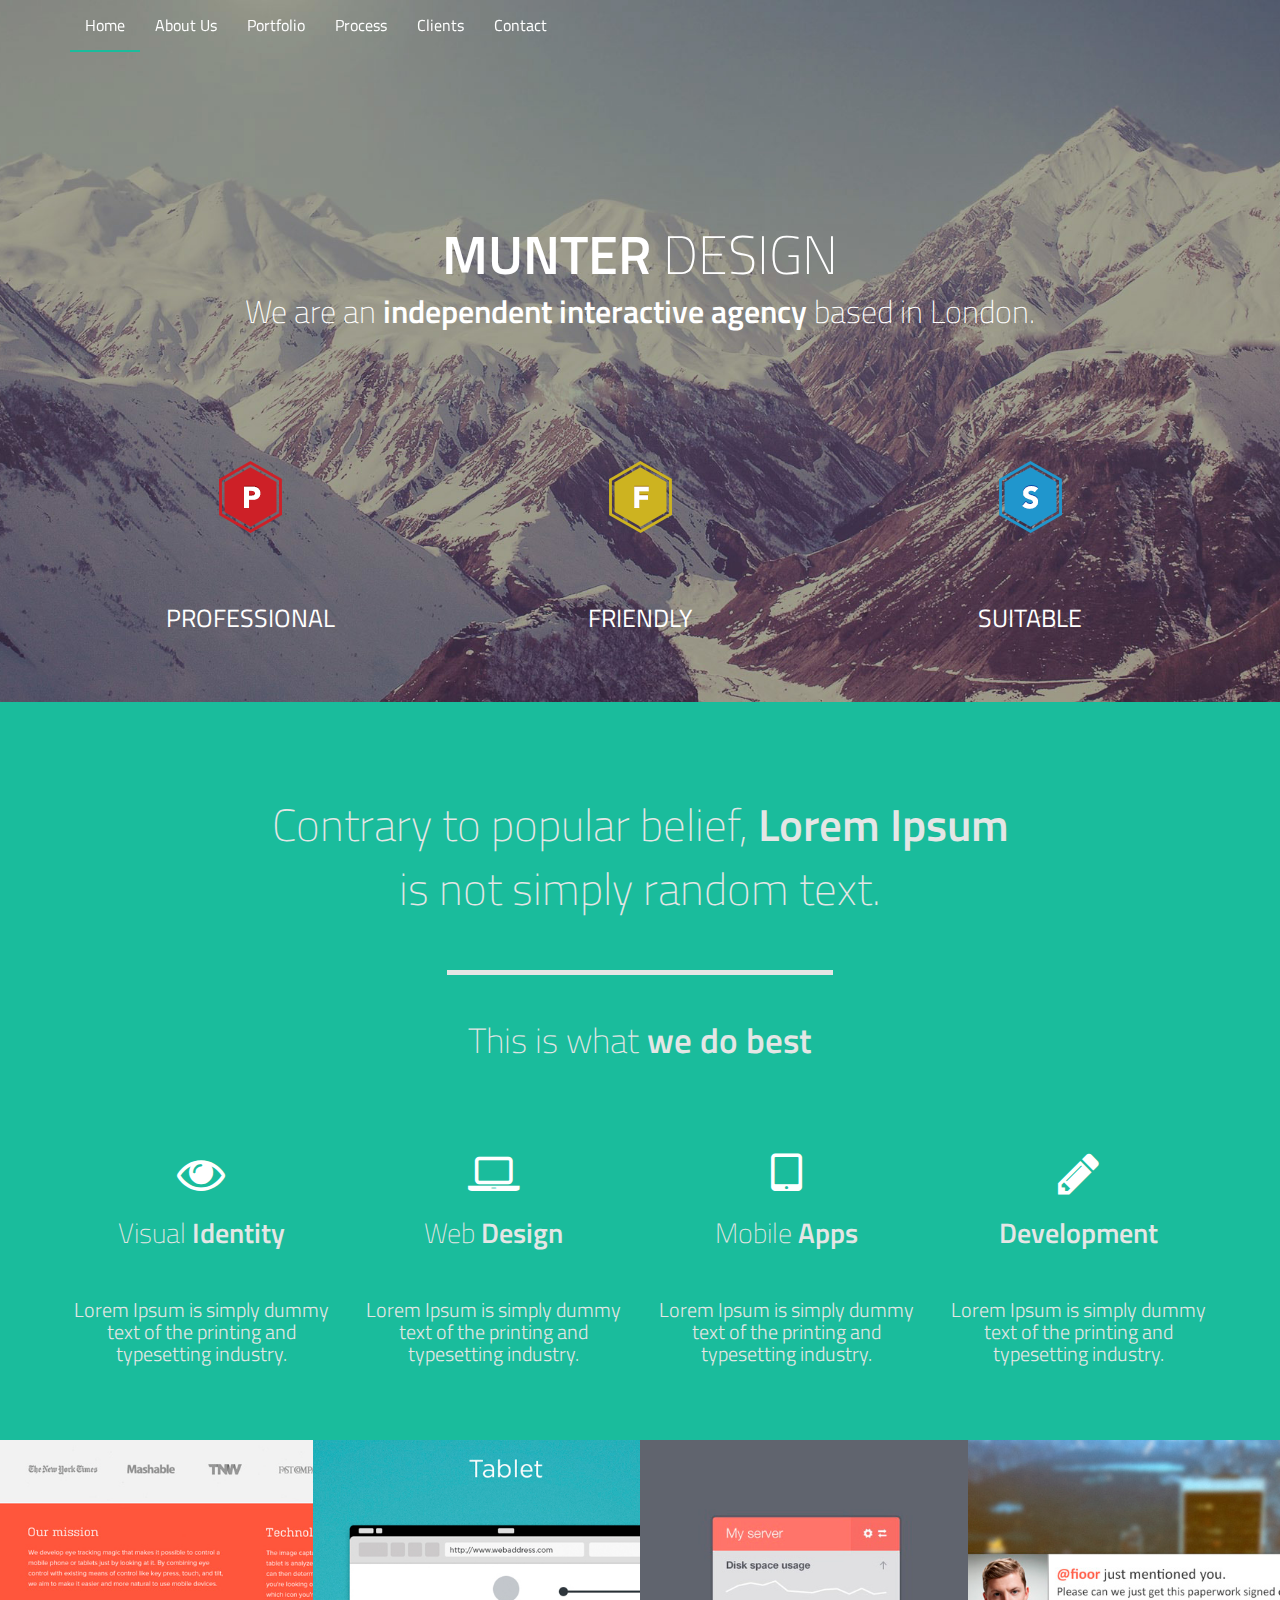
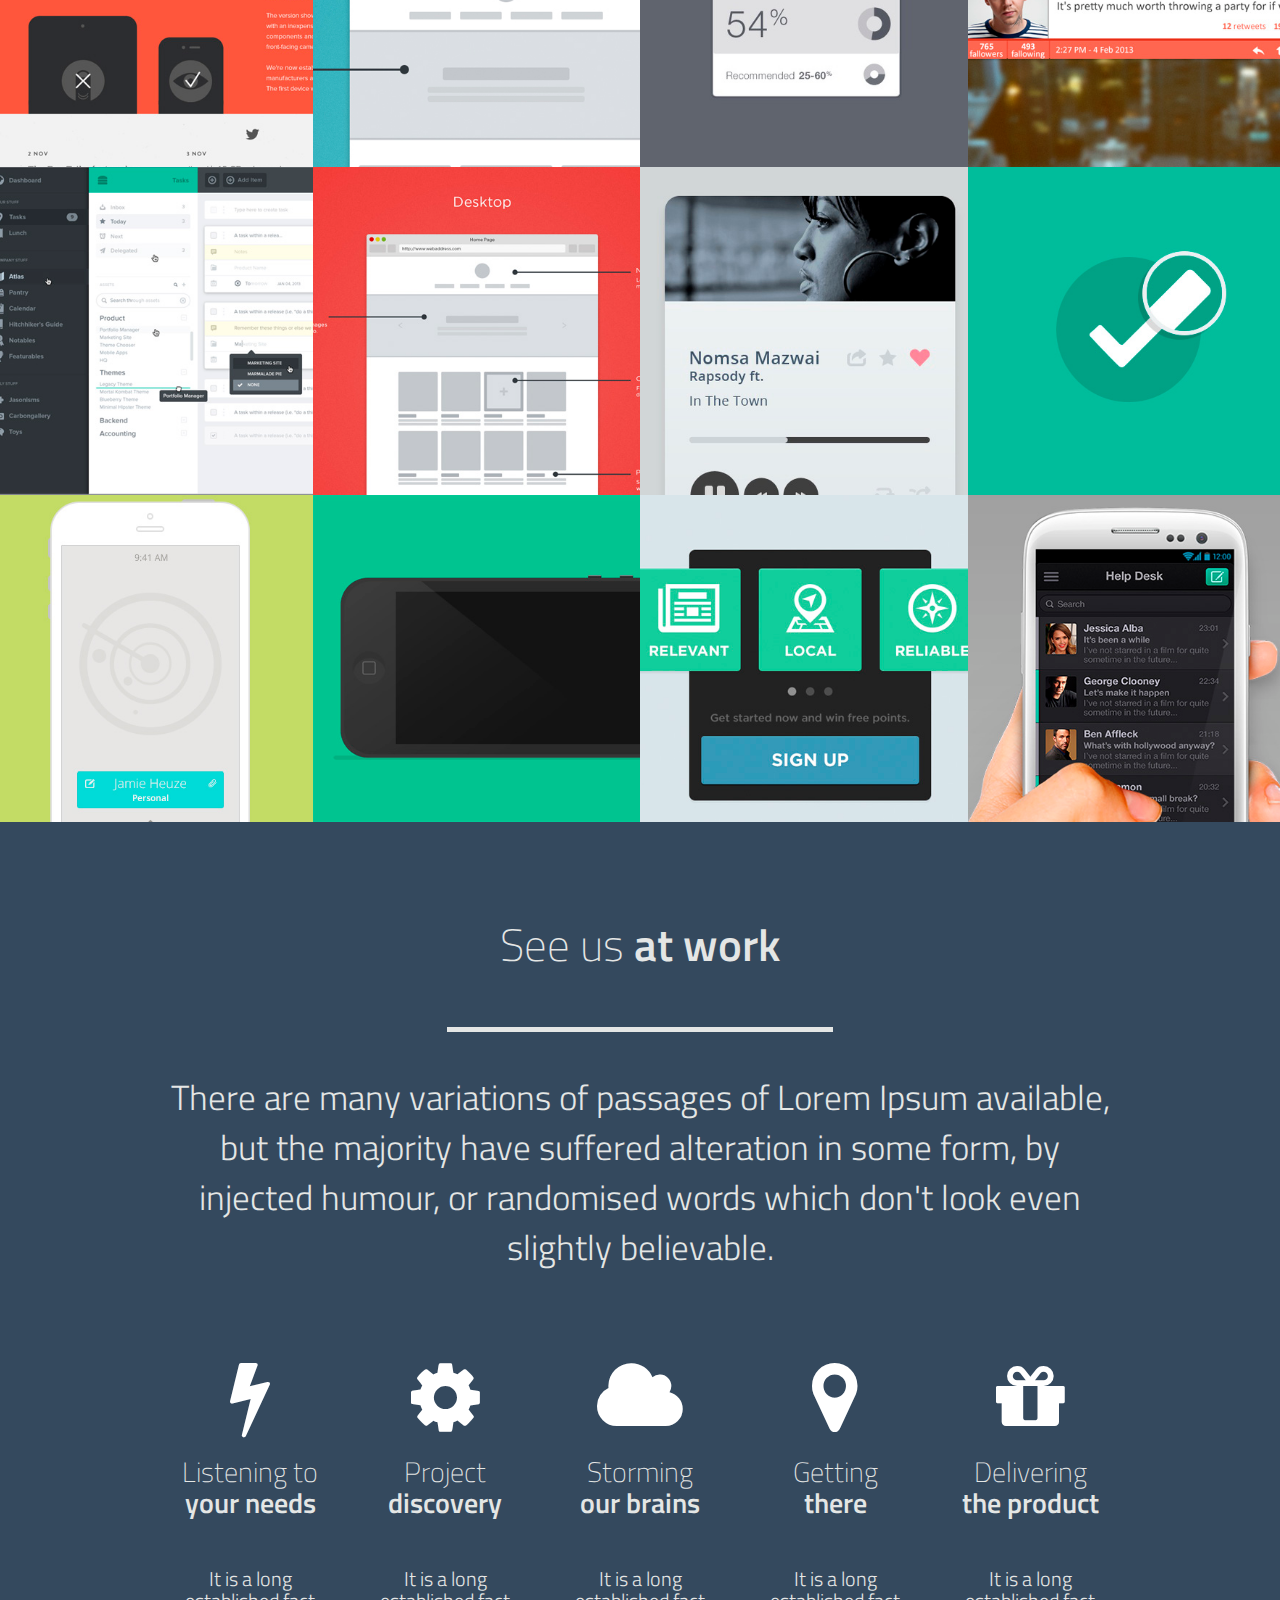
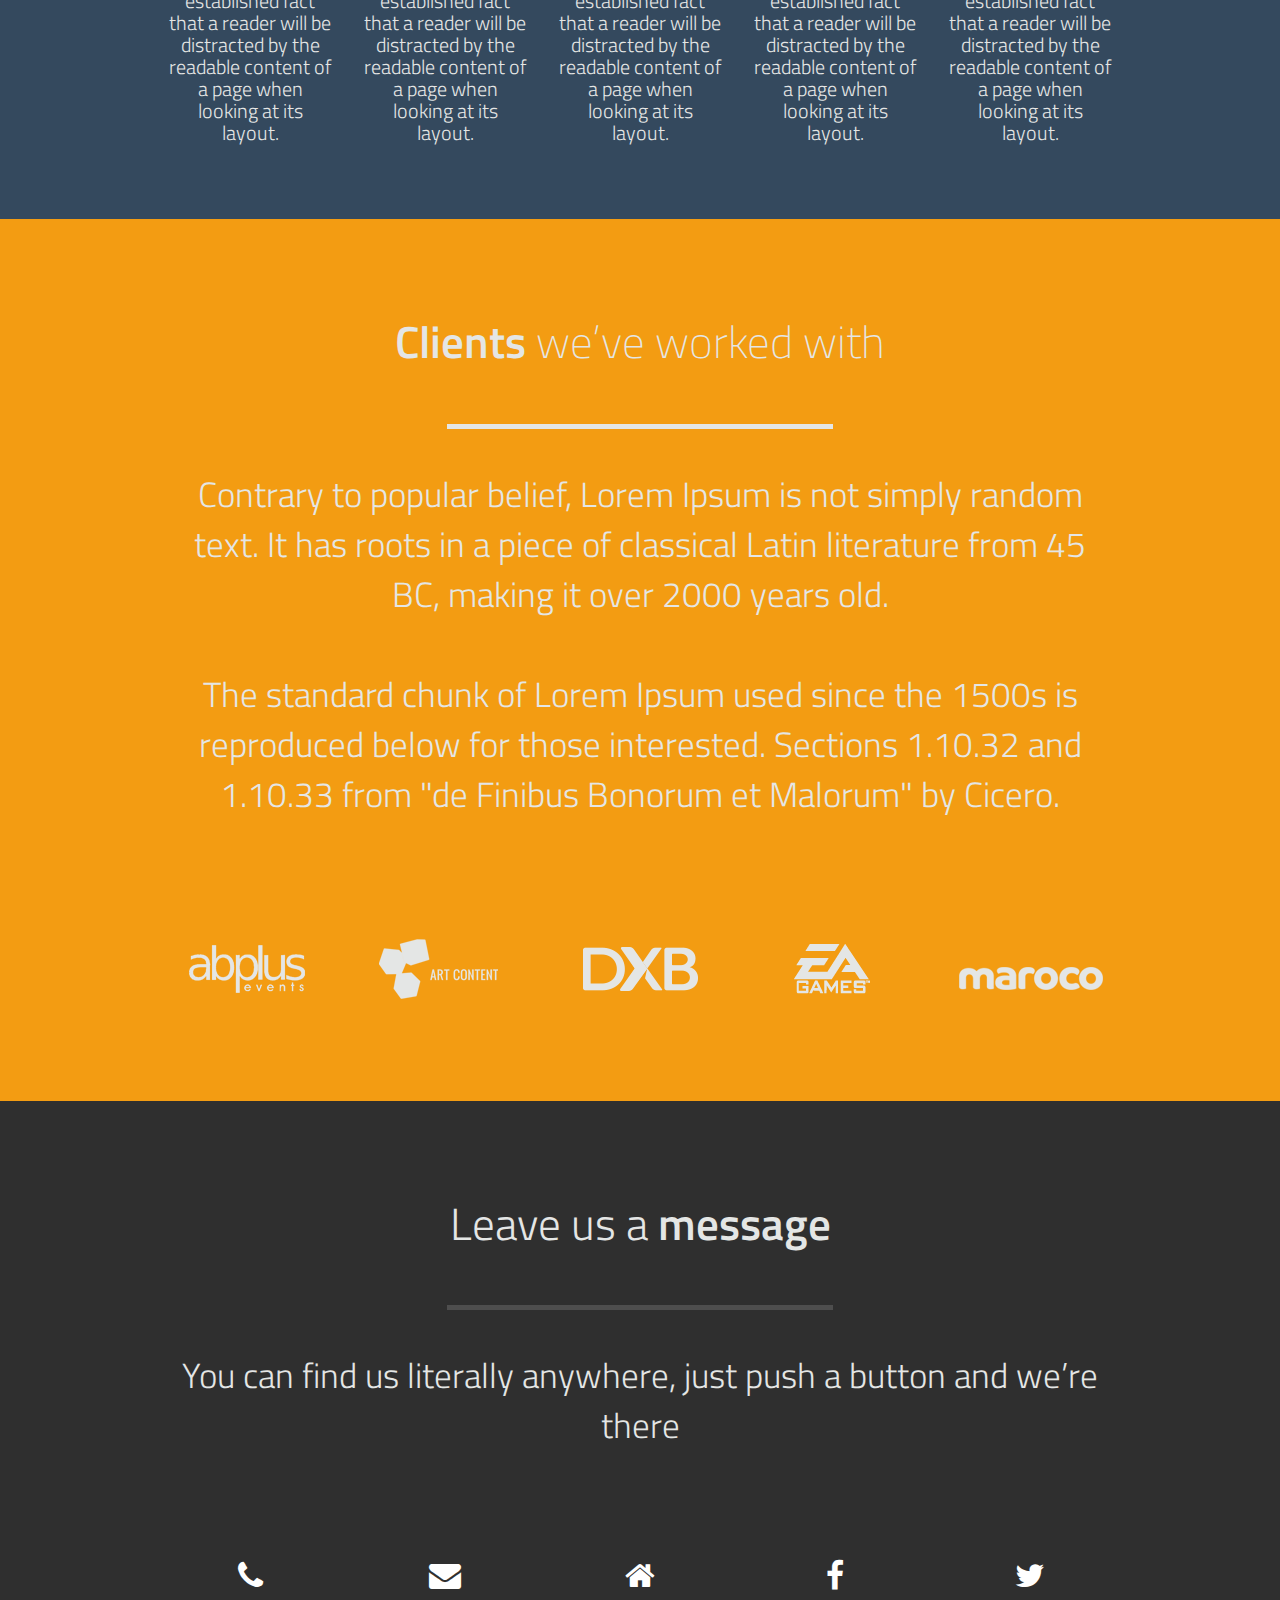
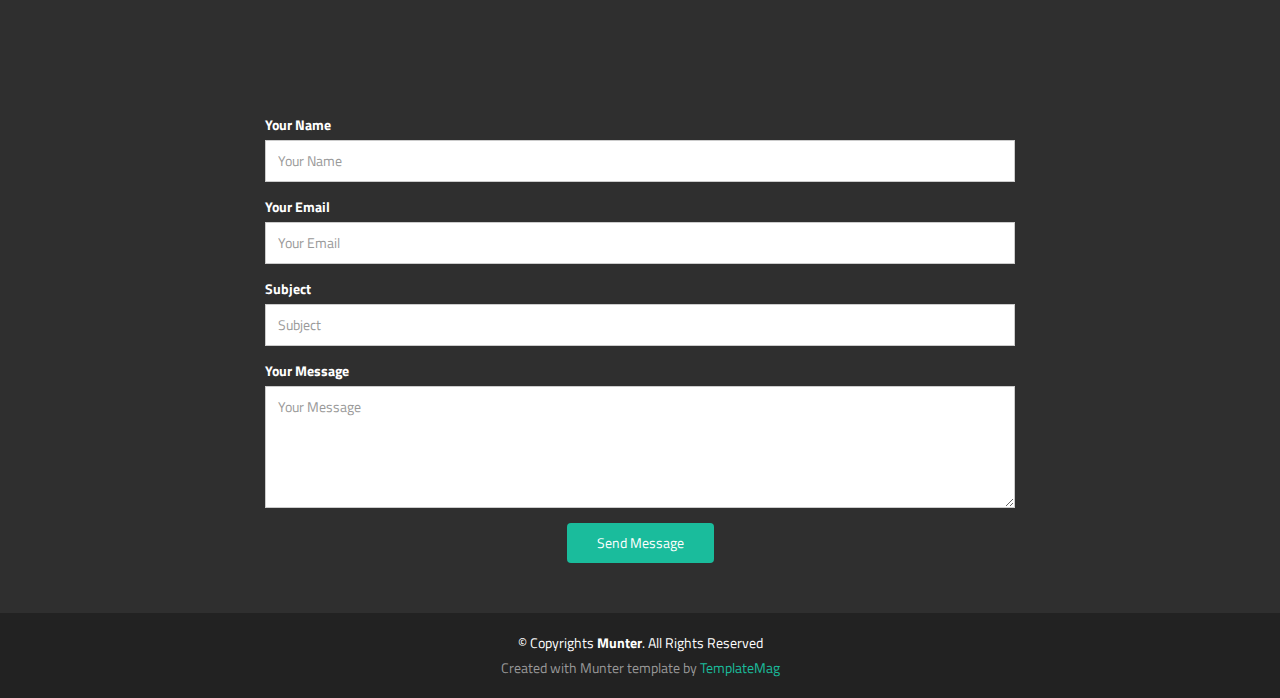
==== index.html @ 6084106f "Initial Commit" ====
<!DOCTYPE html>
<html lang="en">
<head>
  <meta charset="utf-8">
  <title>Munter - Bootstrap One Page Template</title>
  <meta content="width=device-width, initial-scale=1.0" name="viewport">
  <meta content="" name="keywords">
  <meta content="" name="description">

  <!-- Favicons -->
  <link href="img/favicon.png" rel="icon">
  <link href="img/apple-touch-icon.png" rel="apple-touch-icon">

  <!-- Google Fonts -->
  <link href="https://fonts.googleapis.com/css?family=Titillium+Web:400,600,300,200&subset=latin,latin-ext" rel="stylesheet">

  <!-- Bootstrap CSS File -->
  <link href="lib/bootstrap/css/bootstrap.min.css" rel="stylesheet">

  <!-- Libraries CSS Files -->
  <link href="lib/font-awesome/css/font-awesome.min.css" rel="stylesheet">
  <link href="lib/fancybox/fancybox.css" rel="stylesheet">

  <!-- Main Stylesheet File -->
  <link href="css/style.css" rel="stylesheet">

  <link rel="prefetch" href="img/zoom.png">

  <!-- =======================================================
    Template Name: Munter
    Template URL: https://templatemag.com/munter-bootstrap-one-page-template/
    Author: TemplateMag.com
    License: https://templatemag.com/license/
  ======================================================= -->
</head>

<body data-spy="scroll" data-offset="58" data-target="#navigation">

  <!-- Fixed navbar -->
  <div id="navigation" class="navbar navbar-fixed-top">
    <div class="container">
      <div class="navbar-header">
        <button type="button" class="navbar-toggle" data-toggle="collapse" data-target=".navbar-collapse">
          <i class="fa fa-bars"></i>
        </button>
      </div>
      <div class="navbar-collapse collapse">
        <ul class="nav navbar-nav">
          <li class="active"><a href="#intro" class="smoothscroll">Home</a></li>
          <li><a href="#about-us" class="smoothscroll">About Us</a></li>
          <li><a href="#portfolio" class="smoothscroll">Portfolio</a></li>
          <li><a href="#process" class="smoothscroll">Process</a></li>
          <li><a href="#clients" class="smoothscroll">Clients</a></li>
          <li><a href="#contact" class="smoothscroll">Contact</a></li>
        </ul>
      </div>
      <!--/.nav-collapse -->
    </div>
  </div>

  <!-- === MAIN Background === -->
  <div class="slide story" id="intro" data-slide="1">
    <div class="container">
      <div id="home-row-1" class="row clearfix">
        <div class="col-12">
          <h1 class="font-semibold">MUNTER <span class="font-thin">DESIGN</span></h1>
          <h4 class="font-thin">We are an <span class="font-semibold">independent interactive agency</span> based in London.</h4>
          <br>
          <br>
        </div>
        <!-- /col-12 -->
      </div>
      <!-- /row -->
      <div id="home-row-2" class="row clearfix">

        <div class="col-12 col-sm-4">
          <a href="#portfolio" class="smoothscroll navigation-slide-a"><div class="home-hover navigation-slide"><img src="img/s02.png"></div><span>PROFESSIONAL</span></a>
        </div>

        <div class="col-12 col-sm-4">
          <a href="#process" class="smoothscroll navigation-slide-a"><div class="home-hover navigation-slide"><img src="img/s01.png"></div><span>FRIENDLY</span></a>
        </div>

        <div class="col-12 col-sm-4">
          <a href="#clients" class="smoothscroll navigation-slide-a"><div class="home-hover navigation-slide"><img src="img/s03.png"></div><span>SUITABLE</span></a>
        </div>
      </div>
      <!-- /row -->
    </div>
    <!-- /container -->
  </div>
  <!-- /slide1 -->

  <!-- === Slide 2 === -->
  <div class="slide story" id="about-us" data-slide="2">
    <div class="container">
      <div class="row title-row">
        <div class="col-12 font-thin">Contrary to popular belief, <span class="font-semibold">Lorem Ipsum</span> <br>is not simply random text.</div>
      </div>
      <!-- /row -->
      <div class="row line-row">
        <div class="hr">&nbsp;</div>
      </div>
      <!-- /row -->
      <div class="row subtitle-row">
        <div class="col-12 font-thin">This is what <span class="font-semibold">we do best</span></div>
      </div>
      <!-- /row -->
      <div class="row content-row">
        <div class="col-12 col-lg-3 col-sm-6">
          <p><i class="fa fa-eye"></i></p>
          <h2 class="font-thin">Visual <span class="font-semibold">Identity</span></h2>
          <h4 class="font-thin">Lorem Ipsum is simply dummy text of the printing and typesetting industry.</h4>
        </div>
        <!-- /col12 -->
        <div class="col-12 col-lg-3 col-sm-6">
          <p><i class="fa fa-laptop"></i></p>
          <h2 class="font-thin">Web <span class="font-semibold">Design</span></h2>
          <h4 class="font-thin">Lorem Ipsum is simply dummy text of the printing and typesetting industry.</h4>
        </div>
        <!-- /col12 -->
        <div class="col-12 col-lg-3 col-sm-6">
          <p><i class="fa fa-tablet"></i></p>
          <h2 class="font-thin">Mobile <span class="font-semibold">Apps</span></h2>
          <h4 class="font-thin">Lorem Ipsum is simply dummy text of the printing and typesetting industry.</h4>
        </div>
        <!-- /col12 -->
        <div class="col-12 col-lg-3 col-sm-6">
          <p><i class="fa fa-pencil"></i></p>
          <h2 class="font-semibold">Development</h2>
          <h4 class="font-thin">Lorem Ipsum is simply dummy text of the printing and typesetting industry.</h4>
        </div>
        <!-- /col12 -->
      </div>
      <!-- /row -->
    </div>
    <!-- /container -->
  </div>
  <!-- /slide2 -->

  <!-- === SLide 3 - Portfolio -->
  <div class="slide story" id="portfolio" data-slide="3">
    <div class="row">
      <div class="col-12 col-sm-6 col-lg-2"><a data-fancybox-group="portfolio" class="fancybox" href="img/portfolio/p01-large.jpg"><img class="thumb" src="img/portfolio/p01-small.jpg" alt=""></a></div>
      <div class="col-12 col-sm-6 col-lg-2"><a data-fancybox-group="portfolio" class="fancybox" href="img/portfolio/p02-large.jpg"><img class="thumb" src="img/portfolio/p02-small.jpg" alt=""></a></div>
      <div class="col-12 col-sm-6 col-lg-2"><a data-fancybox-group="portfolio" class="fancybox" href="img/portfolio/p09-large.jpg"><img class="thumb" src="img/portfolio/p09-small.jpg" alt=""></a></div>
      <div class="col-12 col-sm-6 col-lg-2"><a data-fancybox-group="portfolio" class="fancybox" href="img/portfolio/p010-large.jpg"><img class="thumb" src="img/portfolio/p10-small.jpg" alt=""></a></div>
      <div class="col-12 col-sm-6 col-lg-2"><a data-fancybox-group="portfolio" class="fancybox" href="img/portfolio/p05-large.jpg"><img class="thumb" src="img/portfolio/p05-small.jpg" alt=""></a></div>
      <div class="col-12 col-sm-6 col-lg-2"><a data-fancybox-group="portfolio" class="fancybox" href="img/portfolio/p06-large.jpg"><img class="thumb" src="img/portfolio/p06-small.jpg" alt=""></a></div>
      <div class="col-12 col-sm-6 col-lg-2"><a data-fancybox-group="portfolio" class="fancybox" href="img/portfolio/p07-large.jpg"><img class="thumb" src="img/portfolio/p07-small.jpg" alt=""></a></div>
      <div class="col-12 col-sm-6 col-lg-2"><a data-fancybox-group="portfolio" class="fancybox" href="img/portfolio/p08-large.jpg"><img class="thumb" src="img/portfolio/p08-small.jpg" alt=""></a></div>
      <div class="col-12 col-sm-6 col-lg-2"><a data-fancybox-group="portfolio" class="fancybox" href="img/portfolio/p03-large.jpg"><img class="thumb" src="img/portfolio/p03-small.jpg" alt=""></a></div>
      <div class="col-12 col-sm-6 col-lg-2"><a data-fancybox-group="portfolio" class="fancybox" href="img/portfolio/p04-large.jpg"><img class="thumb" src="img/portfolio/p04-small.jpg" alt=""></a></div>
      <div class="col-12 col-sm-6 col-lg-2"><a data-fancybox-group="portfolio" class="fancybox" href="img/portfolio/p11-large.jpg"><img class="thumb" src="img/portfolio/p11-small.jpg" alt=""></a></div>
      <div class="col-12 col-sm-6 col-lg-2"><a data-fancybox-group="portfolio" class="fancybox" href="img/portfolio/p12-large.jpg"><img class="thumb" src="img/portfolio/p12-small.jpg" alt=""></a></div>
    </div>
    <!-- /row -->
  </div>
  <!-- /slide3 -->

  <!-- === Slide 4 - Process === -->
  <div class="slide story" id="process" data-slide="4">
    <div class="container">
      <div class="row title-row">
        <div class="col-12 font-thin">See us <span class="font-semibold">at work</span></div>
      </div>
      <!-- /row -->
      <div class="row line-row">
        <div class="hr">&nbsp;</div>
      </div>
      <!-- /row -->
      <div class="row subtitle-row">
        <div class="col-sm-1 hidden-sm">&nbsp;</div>
        <div class="col-12 col-sm-10 font-light">There are many variations of passages of Lorem Ipsum available, but the majority have suffered alteration in some form, by injected humour, or randomised words which don't look even slightly believable.</div>
        <div class="col-sm-1 hidden-sm">&nbsp;</div>
      </div>
      <!-- /row -->
      <div class="row content-row">
        <div class="col-sm-1 hidden-sm">&nbsp;</div>
        <div class="col-12 col-sm-2">
          <p><i class="fa fa-bolt"></i></p>
          <h2 class="font-thin">Listening to<br><span class="font-semibold" >your needs</span></h2>
          <h4 class="font-thin">It is a long established fact that a reader will be distracted by the readable content of a page when looking at its layout.</h4>
        </div>
        <!-- /col12 -->
        <div class="col-12 col-sm-2">
          <p><i class="fa fa-cog"></i></p>
          <h2 class="font-thin">Project<br><span class="font-semibold">discovery</span></h2>
          <h4 class="font-thin">It is a long established fact that a reader will be distracted by the readable content of a page when looking at its layout.</h4>
        </div>
        <!-- /col12 -->
        <div class="col-12 col-sm-2">
          <p><i class="fa fa-cloud"></i></p>
          <h2 class="font-thin">Storming<br><span class="font-semibold">our brains</span></h2>
          <h4 class="font-thin">It is a long established fact that a reader will be distracted by the readable content of a page when looking at its layout.</h4>
        </div>
        <!-- /col12 -->
        <div class="col-12 col-sm-2">
          <p><i class="fa fa-map-marker"></i></p>
          <h2 class="font-thin">Getting<br><span class="font-semibold">there</span></h2>
          <h4 class="font-thin">It is a long established fact that a reader will be distracted by the readable content of a page when looking at its layout.</h4>
        </div>
        <!-- /col12 -->
        <div class="col-12 col-sm-2">
          <p><i class="fa fa-gift"></i></p>
          <h2 class="font-thin">Delivering<br><span class="font-semibold">the product</span></h2>
          <h4 class="font-thin">It is a long established fact that a reader will be distracted by the readable content of a page when looking at its layout.</h4>
        </div>
        <!-- /col12 -->
        <div class="col-sm-1 hidden-sm">&nbsp;</div>
      </div>
      <!-- /row -->
    </div>
    <!-- /container -->
  </div>
  <!-- /slide4 -->

  <!-- === Slide 5 === -->
  <div class="slide story" id="clients" data-slide="5">
    <div class="container">
      <div class="row title-row">
        <div class="col-12 font-thin"><span class="font-semibold">Clients</span> we’ve worked with</div>
      </div>
      <!-- /row -->
      <div class="row line-row">
        <div class="hr">&nbsp;</div>
      </div>
      <!-- /row -->
      <div class="row subtitle-row">
        <div class="col-sm-1 hidden-sm">&nbsp;</div>
        <div class="col-12 col-sm-10 font-light">Contrary to popular belief, Lorem Ipsum is not simply random text. It has roots in a piece of classical Latin literature from 45 BC, making it over 2000 years old. <br/><br/> The standard chunk of Lorem Ipsum used since the 1500s is reproduced
          below for those interested. Sections 1.10.32 and 1.10.33 from "de Finibus Bonorum et Malorum" by Cicero.</div>
        <div class="col-sm-1 hidden-sm">&nbsp;</div>
      </div>
      <!-- /row -->
      <div class="row content-row">
        <div class="col-1 col-sm-1 hidden-sm">&nbsp;</div>
        <div class="col-12 col-sm-2"><img src="img/client01.png" alt=""></div>
        <div class="col-12 col-sm-2"><img src="img/client02.png" alt=""></div>
        <div class="col-12 col-sm-2"><img src="img/client03.png" alt=""></div>
        <div class="col-12 col-sm-2"><img src="img/client04.png" alt=""></div>
        <div class="col-12 col-sm-2"><img src="img/client05.png" alt=""></div>
        <div class="col-1 col-sm-1 hidden-sm">&nbsp;</div>
      </div>
      <!-- /row -->
    </div>
    <!-- /container -->
  </div>
  <!-- /slide5 -->

  <!-- === Slide 6 / Contact === -->
  <div class="slide story" id="contact" data-slide="6">
    <div class="container">
      <div class="row title-row">
        <div class="col-12 font-light">Leave us a <span class="font-semibold">message</span></div>
      </div>
      <!-- /row -->
      <div class="row line-row">
        <div class="hr">&nbsp;</div>
      </div>
      <!-- /row -->
      <div class="row subtitle-row">
        <div class="col-sm-1 hidden-sm">&nbsp;</div>
        <div class="col-12 col-sm-10 font-light">You can find us literally anywhere, just push a button and we’re there</div>
        <div class="col-sm-1 hidden-sm">&nbsp;</div>
      </div>
      <!-- /row -->
      <div id="contact-row-4" class="row">
        <div class="col-sm-1 hidden-sm">&nbsp;</div>
        <div class="col-12 col-sm-2 with-hover-text">
          <p><a target="_blank" href="#"><i class="fa fa-phone"></i></a></p>
          <span class="hover-text font-light ">+44 4839-4343</span></a>
        </div>
        <!-- /col12 -->
        <div class="col-12 col-sm-2 with-hover-text">
          <p><a target="_blank" href="#"><i class="fa fa-envelope"></i></a></p>
          <span class="hover-text font-light ">munter@example.com</span></a>
        </div>
        <!-- /col12 -->
        <div class="col-12 col-sm-2 with-hover-text">
          <p><a target="_blank" href="#"><i class="fa fa-home"></i></a></p>
          <span class="hover-text font-light ">London, England<br>zip code 98443</span></a>
        </div>
        <!-- /col12 -->
        <div class="col-12 col-sm-2 with-hover-text">
          <p><a target="_blank" href="#"><i class="fa fa-facebook"></i></a></p>
          <span class="hover-text font-light ">facebook/TemplateMag</span></a>
        </div>
        <!-- /col12 -->
        <div class="col-12 col-sm-2 with-hover-text">
          <p><a target="_blank" href="#"><i class="fa fa-twitter"></i></a></p>
          <span class="hover-text font-light ">@TemplateMag</span></a>
        </div>
        <!-- /col12 -->
        <div class="col-sm-1 hidden-sm">&nbsp;</div>
      </div>
      <!-- /row -->

      <div class="row">
        <div class="col-md-8 col-md-offset-2">

          <form class="contact-form php-mail-form" role="form" action="contactform/contactform.php" method="POST">

            <div class="form-group">
              <label for="contact-name">Your Name</label>
              <input type="name" name="name" class="form-control" id="contact-name" placeholder="Your Name" data-rule="minlen:4" data-msg="Please enter at least 4 chars" >
              <div class="validate"></div>
            </div>
            <div class="form-group">
              <label for="contact-email">Your Email</label>
              <input type="email" name="email" class="form-control" id="contact-email" placeholder="Your Email" data-rule="email" data-msg="Please enter a valid email">
              <div class="validate"></div>
            </div>
            <div class="form-group">
              <label for="contact-subject">Subject</label>
              <input type="text" name="subject" class="form-control" id="contact-subject" placeholder="Subject" data-rule="minlen:4" data-msg="Please enter at least 8 chars of subject">
              <div class="validate"></div>
            </div>

            <div class="form-group">
              <label for="contact-message">Your Message</label>
              <textarea class="form-control" name="message" id="contact-message" placeholder="Your Message" rows="5" data-rule="required" data-msg="Please write something for us"></textarea>
              <div class="validate"></div>
            </div>

            <div class="loading"></div>
            <div class="error-message"></div>
            <div class="sent-message">Your message has been sent. Thank you!</div>

            <div class="form-send">
              <button type="submit" class="btn btn-large">Send Message</button>
            </div>

          </form>
        </div>
      </div>
    </div>
    <!-- /container -->
  </div>

  <div id="copyrights">
    <div class="container">
      <p>
        &copy; Copyrights <strong>Munter</strong>. All Rights Reserved
      </p>
      <div class="credits">
        <!--
          You are NOT allowed to delete the credit link to TemplateMag with free version.
          You can delete the credit link only if you bought the pro version.
          Buy the pro version with working PHP/AJAX contact form: https://templatemag.com/munter-bootstrap-one-page-template/
          Licensing information: https://templatemag.com/license/
        -->
        Created with Munter template by <a href="https://templatemag.com/">TemplateMag</a>
      </div>
    </div>
  </div>

  <!-- JavaScript Libraries -->
  <script src="lib/jquery/jquery.min.js"></script>
  <script src="lib/bootstrap/js/bootstrap.min.js"></script>
  <script src="lib/easing/easing.min.js"></script>
  <script src="lib/php-mail-form/validate.js"></script>
  <script src="lib/fancybox/fancybox.js"></script>

  <!-- Template Main Javascript File -->
  <script src="js/main.js"></script>

</body>
</html>
---- css/style.css ----
/**
*  Template Name: Munter
*  Template URL: https://templatemag.com/munter-bootstrap-one-page-template/
*  Author: TemplateMag.com
*  License: https://templatemag.com/license/
*/

.font-thin {
  font-family: "Titillium Web", sans-serif;
  font-weight: 200;
}

.font-semibold {
  font-family: "Titillium Web", sans-serif;
  font-weight: 600;
}

.font-light {
  font-family: "Titillium Web", sans-serif;
  font-weight: 300;
}

* {
  position: relative;
}

.breaker {
  clear: both;
  font-size: 1px;
  line-height: 1px;
  height: 1px;
}

html, body {
  height: 100%;
  width: 100%;
}

body {
  background-color: #2f2f2f;
  font-family: "Titillium Web", sans-serif;
  font-weight: normal;
  overflow-x: hidden;
  -webkit-font-smoothing: antialiased !important;
}

.justify-text {
  text-align: justify;
}

.navbar {
  background-color: rgba( 255, 255, 2555, .0);
  border-bottom: 0 none;
  font-size: 12px;
  transition: .25s all linear;
}



.navbar .nav a {
  color: #fff;
  font-weight: 400;
  font-size: 16px;
}

.navbar .nav a:hover, .navbar .nav a:focus {
  background: none;
}
.navbar .active a {
  border-bottom: 2px solid #1abc9c;
}

.navbar-scrolled {
  background-color: rgba( 0, 0, 0, .5);
}



.navbar-toggle i {
  color: #fff;
  font-size: 22px;
}

@media (min-width: 768px) and (max-width: 991px) {
  #process .content-row h2 {
    min-height: 6em;
  }
}

@media (max-width: 767px) {
  .navbar-collapse {
    background-color: rgba( 0, 0, 0, .8);
  }
}

:focus {
  outline: none;
}

::-moz-focus-inner {
  border: 0;
}

.slide {
  background-position: center center;
  background-repeat: no-repeat;
  padding-bottom: 65px;
  padding-top: 50px;
  text-align: center;
}

#intro {
  background-image: url('../img/bg1.jpg');
  color: #ffffff;
  -webkit-background-size: 100%;
  -moz-background-size: 100%;
  -o-background-size: 100%;
  background-size: 100%;
  -webkit-background-size: cover;
  -moz-background-size: cover;
  -o-background-size: cover;
  background-size: cover;
  width: 100%;
  background-attachment: relative;
  background-position: center center;
}

#intro h1 {
  padding-top: 130px;
}

@media (max-width: 991px) {
  #intro {
    background-position: -70% 0, 170% 0;
  }
}

@media (max-width: 767px) {
  #intro {
    background-image: none;
  }
}

#home-row-1, #home-row-2 {
  padding-top: 25px;
}

#home-row-1 h1 {
  font-size: 54px;
}

#home-row-1 h4 {
  font-size: 32px;
}

#home-row-2 {
  font-size: 25px;
}

#home-row-2 .col-12 {
  height: 232px;
  padding-top: 30px;
}

#home-row-2 .col-12 .home-hover {
  height: 166px;
  overflow: hidden;
  padding-top: 26px;
  transition: all ease-in .5s;
}

#home-row-2 .col-12 .home-hover:hover {
  height: 166px;
  padding-top: 0;
}

@media (max-width: 767px) {
  #home-row-1, #home-row-2 {
    padding-top: 16px;
  }
  #home-row-1 h1 {
    font-size: 35px;
  }
  #home-row-1 h4 {
    font-size: 21px;
  }
  #home-row-2 {
    font-size: 16px;
  }
}

#about-us {
  background-color: #1abc9c;
  color: #e4e6e5;
  padding-top: 90px;
}

.title-row {
  font-size: 45px;
  padding-bottom: 50px;
}

.line-row .hr {
  background-color: #e4e6e5;
  height: 5px;
  margin: 0 auto;
  width: 33%;
}

.subtitle-row {
  font-size: 35px;
  padding-bottom: 40px;
  padding-top: 40px;
}

.content-row {
  padding-top: 45px;
}

.content-row i, #about-row-5 i {
  display: block;
  margin: 0 auto;
  max-height: 100%;
  max-width: 100%;
  font-size: 48px;
}

.content-row h2 {
  font-size: 28px;
  padding-bottom: 40px;
}

.content-row h4 {
  font-family: "Titillium Web", "Lucida Sans Unicode", "Lucida Grande", sans-serif;
  font-size: 20px;
  font-weight: 300;
}

i {
  font-size: 80px;
  color: white;
}

@media (max-width: 767px) {
  .title-row {
    font-size: 34px;
    padding-bottom: 33px;
  }
  .subtitle-row {
    font-size: 26px;
    padding-bottom: 26px;
    padding-top: 26px;
  }
  .content-row {
    padding-top: 29px;
  }
  .content-row h2 {
    font-size: 24px;
    padding-bottom: 26px;
  }
  .content-row h4 {
    font-size: 20px;
  }
}

#portfolio {
  background-color: #000;
  margin: 0 auto;
  overflow: hidden;
  padding: 0;
  text-align: left;
  width: 100%;
}

#portfolio .col-12 {
  display: inline-block;
  margin: 0;
  padding: 0;
  width: 25%;
}

#portfolio a, #portfolio img {
  display: inline-block;
  height: 100%;
  margin: 0 auto;
  width: 100%;
}

@media (max-width: 991px) {
  #portfolio {
    text-align: center;
    width: 100%;
  }
  #portfolio .row {
    left: 0 !important;
    margin: 0;
    width: 100% !important;
  }
  #portfolio .col-12 {
    height: auto;
    width: 50%
  }
  #portfolio a, #portfolio img {
    height: auto;
    max-height: 100%;
    max-width: 100%;
    width: auto;
  }
}

@media (max-width: 767px) {
  #portfolio .col-12 {
    width: 100%;
  }
}

#process {
  background-color: #34495e;
  color: #e4e6e5;
  padding-top: 90px;
}

#process i {
  font-size: 80px;
  color: white;
}

#clients {
  background-color: #f39c12;
  color: #e4e6e5;
  padding-top: 90px;
}

#contact {
  background-color: #2f2f2f;
  color: #e4e6e5;
  padding-bottom: 50px;
  padding-top: 90px;
}

#contact i {
  font-size: 32px;
}

@media (max-width: 767px) {
  #contact {
    background-image: none;
  }
}

#contact .line-row .hr {
  background-color: #4e4e4e;
  color: #4e4e4e;
}

#contact a {
  color: inherit;
  outline: none;
  text-decoration: none;
}

@media (max-width: 767px) {
  .with-hover-text {
    margin-bottom: 2em;
    margin-top: 1em;
  }
}

#contact-row-4 {
  padding-top: 50px;
}

#contact-row-4 .col-12 {
  height: 175px;
  overflow: hidden;
  padding-top: 20px;
  transition: all ease-in .5s;
}

#contact-row-4 img {
  display: block;
  margin: 0 auto;
  max-height: 100%;
  max-width: 100%;
}

#contact-row-4 .col-12:hover {
  height: 175px;
  padding-top: 0;
}

#contact-row-4 .col-12 .hover-text {
  display: none;
  font-size: 20px;
}


/* Contact Form */

.contact-form {
  text-align: left;
}

.contact-form label {
   color: #fff;
}

.contact-form input, .contact-form textarea {
  padding: 10px 12px;
  border-radius: 0;
  box-shadow: none;
  font-size: 14px;
  height: auto;
}

.contact-form .form-send {
  text-align: center;
}

.contact-form .form-send button  {
  background: #1abc9c;
  border: 0;
  padding: 10px 30px;
  color: #fff;
  transition: 0.4s;
  cursor: pointer;
}

.contact-form .form-send button:hover {
  background: #13dfb7;
}

.contact-form .validate {
  display: none;
  color: red;
  margin: 0 0 15px 0;
  font-weight: 400;
  font-size: 13px;
}

.contact-form .loading {
  display: none;
  color: #555;
  background: #fff;
  text-align: center;
  padding: 15px;
  margin: 15px 0;
}

.contact-form .loading:before {
  content: "";
  display: inline-block;
  border-radius: 50%;
  width: 24px;
  height: 24px;
  border: 3px solid #18d26e;
  border-top-color: #eee;
  -webkit-animation: animate-loading 1s linear infinite;
  animation: animate-loading 1s linear infinite;
}

@-webkit-keyframes animate-loading {
  0% {
    -webkit-transform: rotate(0deg);
    transform: rotate(0deg);
  }

  100% {
    -webkit-transform: rotate(360deg);
    transform: rotate(360deg);
  }
}

@keyframes animate-loading {
  0% {
    -webkit-transform: rotate(0deg);
    transform: rotate(0deg);
  }

  100% {
    -webkit-transform: rotate(360deg);
    transform: rotate(360deg);
  }
}

.contact-form .error-message {
  display: none;
  color: #fff;
  background: #ed3c0d;
  text-align: center;
  padding: 15px;
  font-weight: 600;
  margin: 15px 0;
}

.contact-form .sent-message {
  display: none;
  color: #fff;
  background: #18d26e;
  text-align: center;
  padding: 15px;
  font-weight: 600;
  margin: 15px 0;
}

#slide-7 {
  background-color: #e4e6e5;
  color: #4e4e4e;
  font-size: 35px;
  line-height: 50px;
  text-align: center;
}

#lightbox-out {
  background-color: rgba( 0, 0, 0, 0.7);
  height: 100%;
  position: fixed;
  width: 100%;
  z-index: 99999;
}

.with-hover-text span {
  display: none;
}

.zoom {
  background-image: url('../img/zoom.png');
  background-position: center center;
  background-repeat: no-repeat;
  height: 100%;
  left: 0;
  position: absolute;
  top: 0;
  width: 100%;
  z-index: 999;
}

#arrows {
  bottom: 10%;
  height: 80px;
  position: fixed;
  right: 10%;
  width: 80px;
  z-index: 1000;
}

#arrows div {
  background-image: url('../img/website-arrows.png');
  cursor: pointer;
  height: 30px;
  position: absolute;
  width: 30px;
}

#arrows div.disabled {
  cursor: default;
}

#arrow-up {
  background-position: 30px 0;
  left: 25px;
  top: 0;
}

#arrow-up.disabled {
  background-position: 0 0;
}

#arrow-down {
  background-position: 30px -30px;
  left: 25px;
  bottom: 0;
}

#arrow-down.disabled {
  background-position: 0 -30px;
}

#arrow-left {
  background-position: 30px -60px;
  left: 0;
  top: 25px;
}

#arrow-left.disabled {
  background-position: 0 -60px;
}

#arrow-right {
  background-position: 30px -90px;
  right: 0;
  top: 25px;
}

#arrow-right.disabled {
  background-position: 0 -90px;
}

.navigation-slide {
  cursor: pointer;
  text-align: center;
}

.navigation-slide-a {
  color: #fff !important;
  text-decoration: none !important;
}
/* Copyrights */

#copyrights {
  background: #222222;
  padding: 20px 0;
  text-align: center;
  color: #fff;
}

#copyrights p {
  margin-bottom: 5px;
}

#copyrights a {
  color: #1abc9c;
}
.credits {
  color: #999;
}
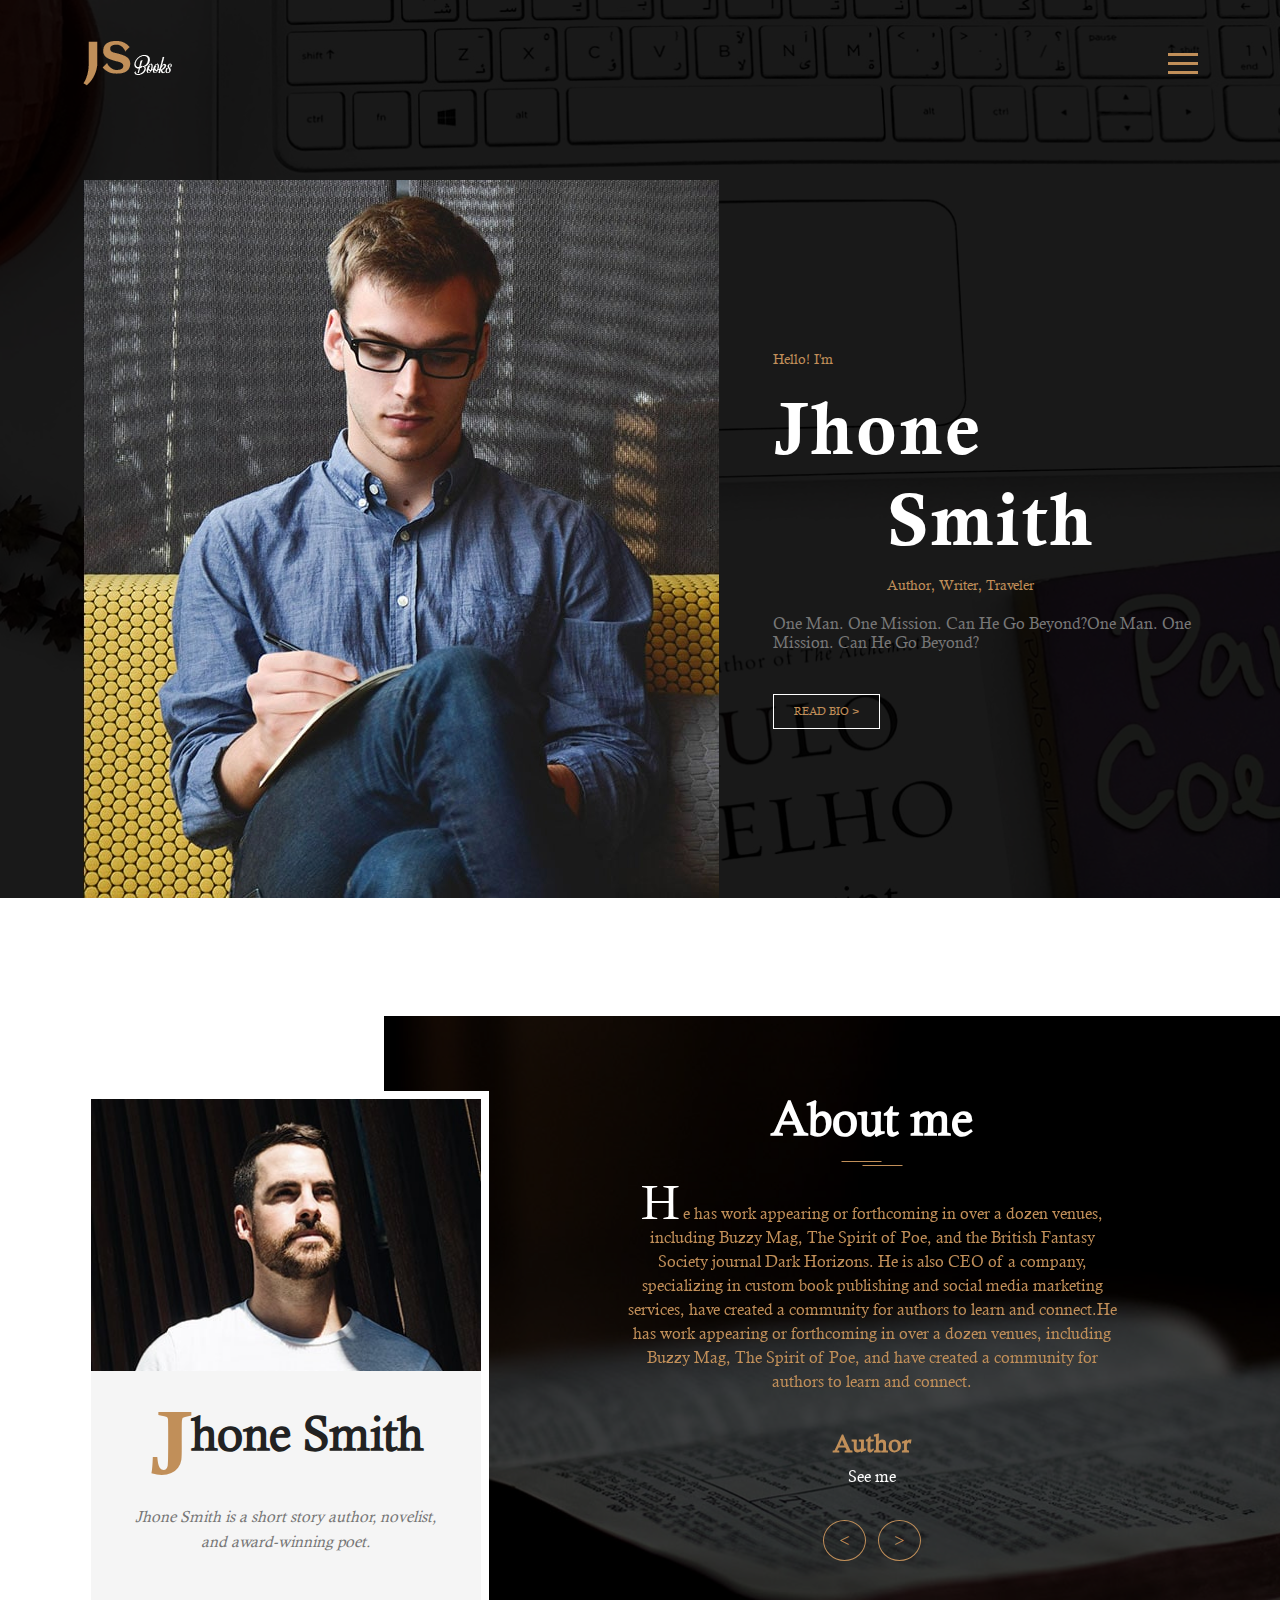
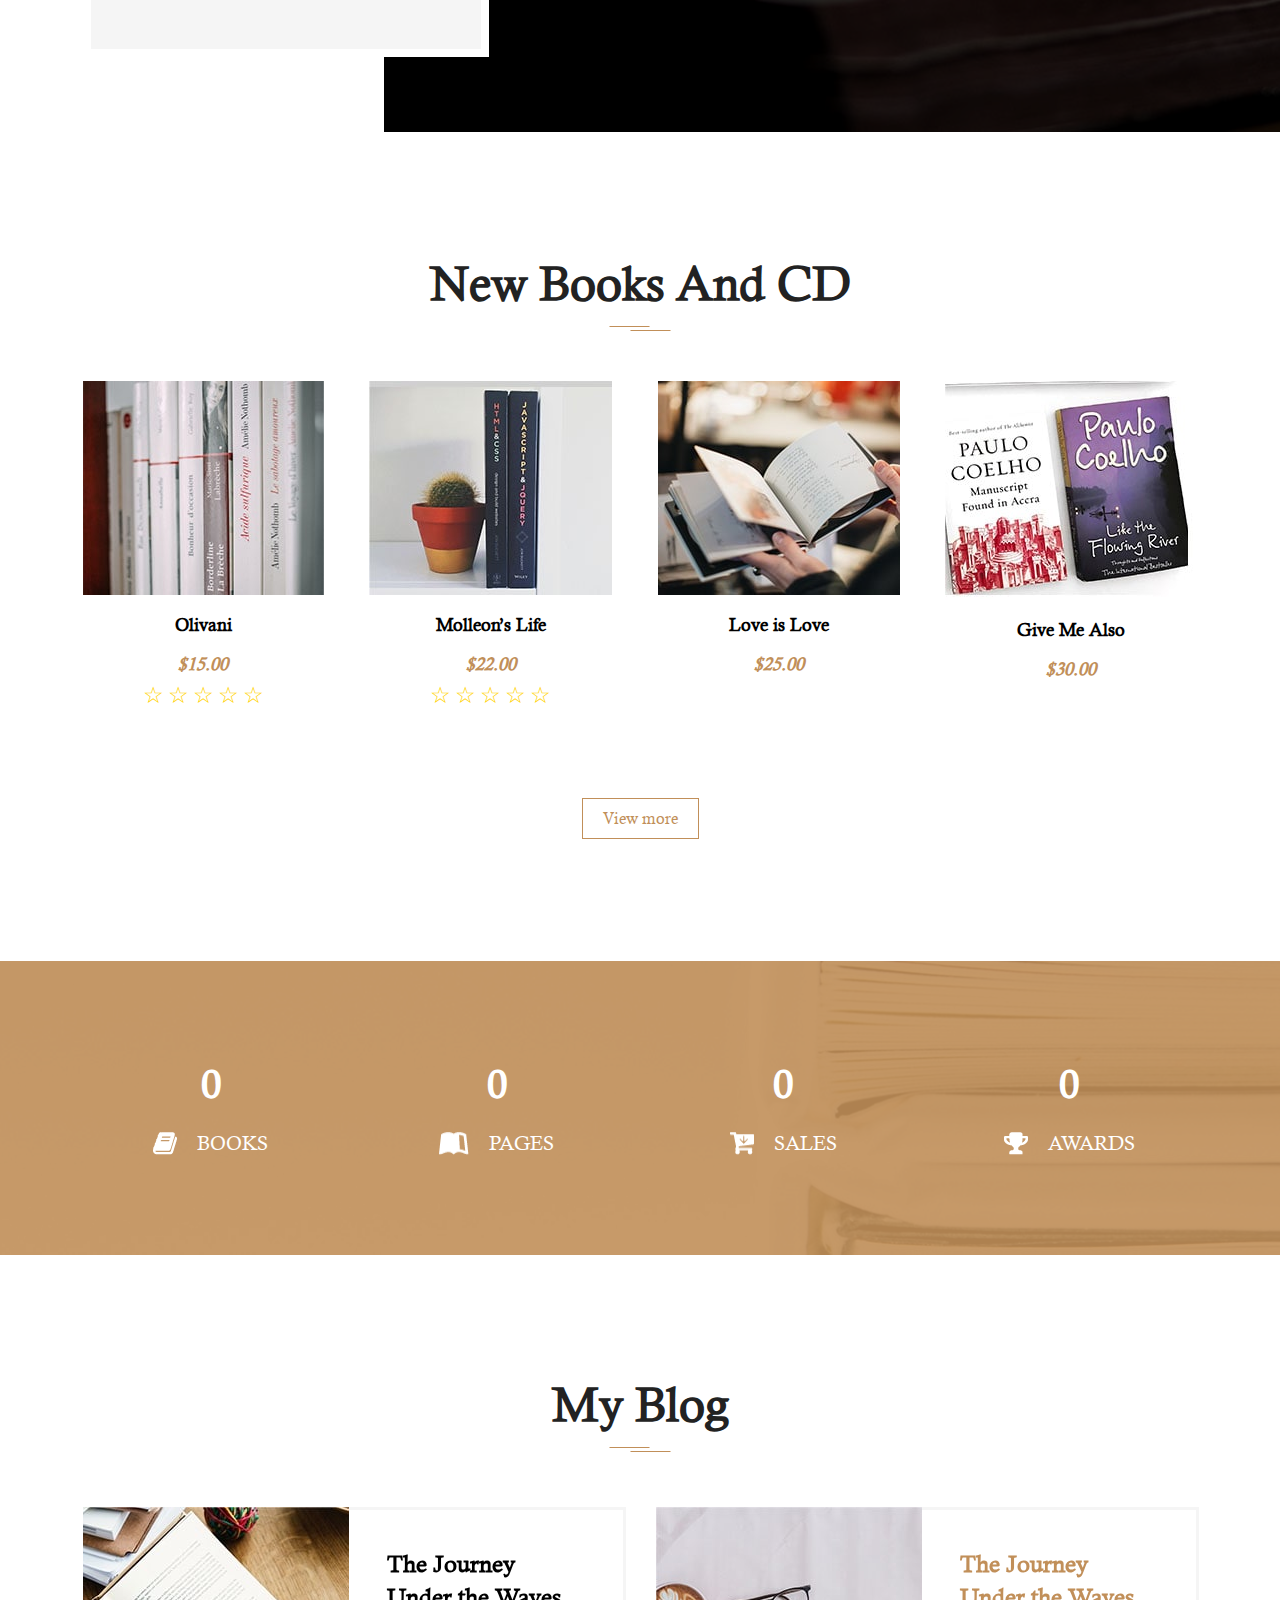
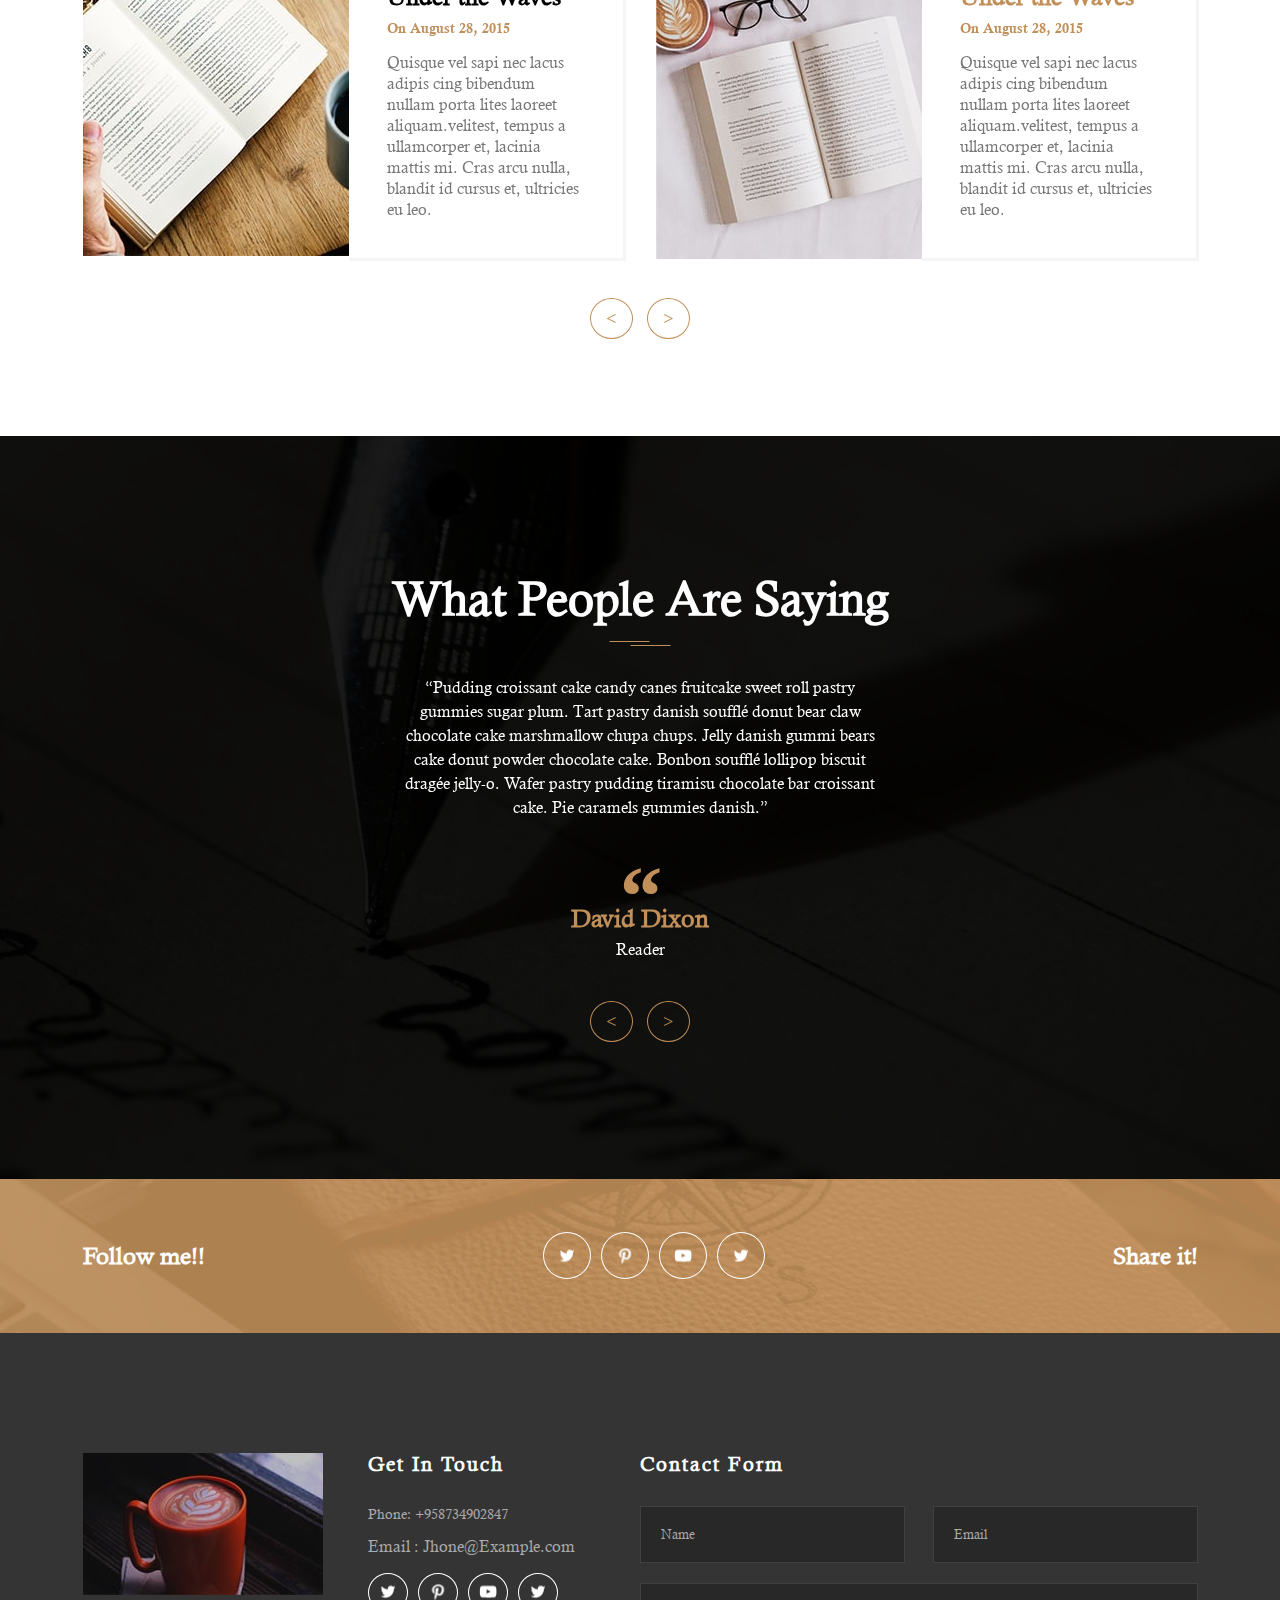
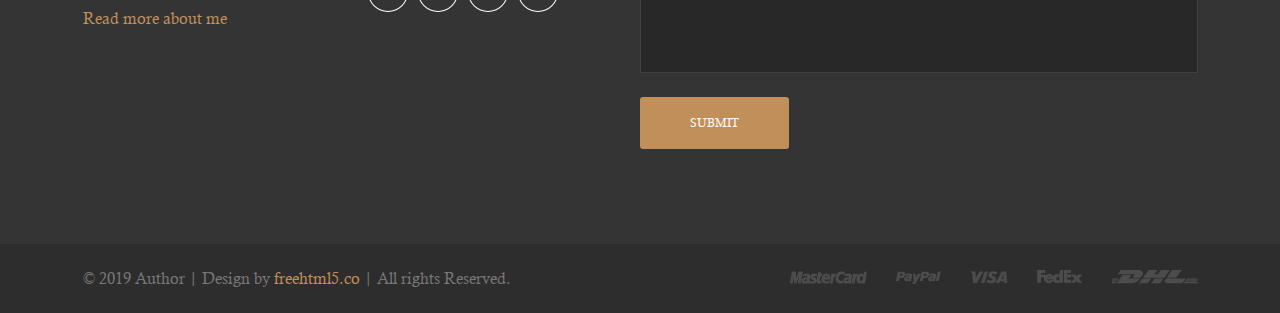
==== commit c7b52c1e: "Initial Commit" ====
--- a/index.html
+++ b/index.html
@@ -1,369 +1,346 @@
-<!DOCTYPE html>
+<!doctype html>
+<!--
+	Author by FreeHTML5.co
+	Twitter: https://twitter.com/fh5co
+	Facebook: https://fb.com/fh5co
+	URL: https://freehtml5.co
+-->
 <html lang="en">
 <head>
-  <meta charset="utf-8">
-  <title>Munter - Bootstrap One Page Template</title>
-  <meta content="width=device-width, initial-scale=1.0" name="viewport">
-  <meta content="" name="keywords">
-  <meta content="" name="description">
-
-  <!-- Favicons -->
-  <link href="img/favicon.png" rel="icon">
-  <link href="img/apple-touch-icon.png" rel="apple-touch-icon">
-
-  <!-- Google Fonts -->
-  <link href="https://fonts.googleapis.com/css?family=Titillium+Web:400,600,300,200&subset=latin,latin-ext" rel="stylesheet">
-
-  <!-- Bootstrap CSS File -->
-  <link href="lib/bootstrap/css/bootstrap.min.css" rel="stylesheet">
-
-  <!-- Libraries CSS Files -->
-  <link href="lib/font-awesome/css/font-awesome.min.css" rel="stylesheet">
-  <link href="lib/fancybox/fancybox.css" rel="stylesheet">
-
-  <!-- Main Stylesheet File -->
-  <link href="css/style.css" rel="stylesheet">
-
-  <link rel="prefetch" href="img/zoom.png">
-
-  <!-- =======================================================
-    Template Name: Munter
-    Template URL: https://templatemag.com/munter-bootstrap-one-page-template/
-    Author: TemplateMag.com
-    License: https://templatemag.com/license/
-  ======================================================= -->
+	<!-- Required meta tags -->
+	<meta charset="utf-8">
+	<meta name="viewport" content="width=device-width, initial-scale=1, shrink-to-fit=no">
+	<link rel="stylesheet" href="css/style.css">
+	<link rel="stylesheet" href="css/slick.css">
+	<title>Author</title>
 </head>
-
-<body data-spy="scroll" data-offset="58" data-target="#navigation">
-
-  <!-- Fixed navbar -->
-  <div id="navigation" class="navbar navbar-fixed-top">
-    <div class="container">
-      <div class="navbar-header">
-        <button type="button" class="navbar-toggle" data-toggle="collapse" data-target=".navbar-collapse">
-          <i class="fa fa-bars"></i>
-        </button>
-      </div>
-      <div class="navbar-collapse collapse">
-        <ul class="nav navbar-nav">
-          <li class="active"><a href="#intro" class="smoothscroll">Home</a></li>
-          <li><a href="#about-us" class="smoothscroll">About Us</a></li>
-          <li><a href="#portfolio" class="smoothscroll">Portfolio</a></li>
-          <li><a href="#process" class="smoothscroll">Process</a></li>
-          <li><a href="#clients" class="smoothscroll">Clients</a></li>
-          <li><a href="#contact" class="smoothscroll">Contact</a></li>
-        </ul>
-      </div>
-      <!--/.nav-collapse -->
-    </div>
-  </div>
-
-  <!-- === MAIN Background === -->
-  <div class="slide story" id="intro" data-slide="1">
-    <div class="container">
-      <div id="home-row-1" class="row clearfix">
-        <div class="col-12">
-          <h1 class="font-semibold">MUNTER <span class="font-thin">DESIGN</span></h1>
-          <h4 class="font-thin">We are an <span class="font-semibold">independent interactive agency</span> based in London.</h4>
-          <br>
-          <br>
-        </div>
-        <!-- /col-12 -->
-      </div>
-      <!-- /row -->
-      <div id="home-row-2" class="row clearfix">
-
-        <div class="col-12 col-sm-4">
-          <a href="#portfolio" class="smoothscroll navigation-slide-a"><div class="home-hover navigation-slide"><img src="img/s02.png"></div><span>PROFESSIONAL</span></a>
-        </div>
-
-        <div class="col-12 col-sm-4">
-          <a href="#process" class="smoothscroll navigation-slide-a"><div class="home-hover navigation-slide"><img src="img/s01.png"></div><span>FRIENDLY</span></a>
-        </div>
-
-        <div class="col-12 col-sm-4">
-          <a href="#clients" class="smoothscroll navigation-slide-a"><div class="home-hover navigation-slide"><img src="img/s03.png"></div><span>SUITABLE</span></a>
-        </div>
-      </div>
-      <!-- /row -->
-    </div>
-    <!-- /container -->
-  </div>
-  <!-- /slide1 -->
-
-  <!-- === Slide 2 === -->
-  <div class="slide story" id="about-us" data-slide="2">
-    <div class="container">
-      <div class="row title-row">
-        <div class="col-12 font-thin">Contrary to popular belief, <span class="font-semibold">Lorem Ipsum</span> <br>is not simply random text.</div>
-      </div>
-      <!-- /row -->
-      <div class="row line-row">
-        <div class="hr">&nbsp;</div>
-      </div>
-      <!-- /row -->
-      <div class="row subtitle-row">
-        <div class="col-12 font-thin">This is what <span class="font-semibold">we do best</span></div>
-      </div>
-      <!-- /row -->
-      <div class="row content-row">
-        <div class="col-12 col-lg-3 col-sm-6">
-          <p><i class="fa fa-eye"></i></p>
-          <h2 class="font-thin">Visual <span class="font-semibold">Identity</span></h2>
-          <h4 class="font-thin">Lorem Ipsum is simply dummy text of the printing and typesetting industry.</h4>
-        </div>
-        <!-- /col12 -->
-        <div class="col-12 col-lg-3 col-sm-6">
-          <p><i class="fa fa-laptop"></i></p>
-          <h2 class="font-thin">Web <span class="font-semibold">Design</span></h2>
-          <h4 class="font-thin">Lorem Ipsum is simply dummy text of the printing and typesetting industry.</h4>
-        </div>
-        <!-- /col12 -->
-        <div class="col-12 col-lg-3 col-sm-6">
-          <p><i class="fa fa-tablet"></i></p>
-          <h2 class="font-thin">Mobile <span class="font-semibold">Apps</span></h2>
-          <h4 class="font-thin">Lorem Ipsum is simply dummy text of the printing and typesetting industry.</h4>
-        </div>
-        <!-- /col12 -->
-        <div class="col-12 col-lg-3 col-sm-6">
-          <p><i class="fa fa-pencil"></i></p>
-          <h2 class="font-semibold">Development</h2>
-          <h4 class="font-thin">Lorem Ipsum is simply dummy text of the printing and typesetting industry.</h4>
-        </div>
-        <!-- /col12 -->
-      </div>
-      <!-- /row -->
-    </div>
-    <!-- /container -->
-  </div>
-  <!-- /slide2 -->
-
-  <!-- === SLide 3 - Portfolio -->
-  <div class="slide story" id="portfolio" data-slide="3">
-    <div class="row">
-      <div class="col-12 col-sm-6 col-lg-2"><a data-fancybox-group="portfolio" class="fancybox" href="img/portfolio/p01-large.jpg"><img class="thumb" src="img/portfolio/p01-small.jpg" alt=""></a></div>
-      <div class="col-12 col-sm-6 col-lg-2"><a data-fancybox-group="portfolio" class="fancybox" href="img/portfolio/p02-large.jpg"><img class="thumb" src="img/portfolio/p02-small.jpg" alt=""></a></div>
-      <div class="col-12 col-sm-6 col-lg-2"><a data-fancybox-group="portfolio" class="fancybox" href="img/portfolio/p09-large.jpg"><img class="thumb" src="img/portfolio/p09-small.jpg" alt=""></a></div>
-      <div class="col-12 col-sm-6 col-lg-2"><a data-fancybox-group="portfolio" class="fancybox" href="img/portfolio/p010-large.jpg"><img class="thumb" src="img/portfolio/p10-small.jpg" alt=""></a></div>
-      <div class="col-12 col-sm-6 col-lg-2"><a data-fancybox-group="portfolio" class="fancybox" href="img/portfolio/p05-large.jpg"><img class="thumb" src="img/portfolio/p05-small.jpg" alt=""></a></div>
-      <div class="col-12 col-sm-6 col-lg-2"><a data-fancybox-group="portfolio" class="fancybox" href="img/portfolio/p06-large.jpg"><img class="thumb" src="img/portfolio/p06-small.jpg" alt=""></a></div>
-      <div class="col-12 col-sm-6 col-lg-2"><a data-fancybox-group="portfolio" class="fancybox" href="img/portfolio/p07-large.jpg"><img class="thumb" src="img/portfolio/p07-small.jpg" alt=""></a></div>
-      <div class="col-12 col-sm-6 col-lg-2"><a data-fancybox-group="portfolio" class="fancybox" href="img/portfolio/p08-large.jpg"><img class="thumb" src="img/portfolio/p08-small.jpg" alt=""></a></div>
-      <div class="col-12 col-sm-6 col-lg-2"><a data-fancybox-group="portfolio" class="fancybox" href="img/portfolio/p03-large.jpg"><img class="thumb" src="img/portfolio/p03-small.jpg" alt=""></a></div>
-      <div class="col-12 col-sm-6 col-lg-2"><a data-fancybox-group="portfolio" class="fancybox" href="img/portfolio/p04-large.jpg"><img class="thumb" src="img/portfolio/p04-small.jpg" alt=""></a></div>
-      <div class="col-12 col-sm-6 col-lg-2"><a data-fancybox-group="portfolio" class="fancybox" href="img/portfolio/p11-large.jpg"><img class="thumb" src="img/portfolio/p11-small.jpg" alt=""></a></div>
-      <div class="col-12 col-sm-6 col-lg-2"><a data-fancybox-group="portfolio" class="fancybox" href="img/portfolio/p12-large.jpg"><img class="thumb" src="img/portfolio/p12-small.jpg" alt=""></a></div>
-    </div>
-    <!-- /row -->
-  </div>
-  <!-- /slide3 -->
-
-  <!-- === Slide 4 - Process === -->
-  <div class="slide story" id="process" data-slide="4">
-    <div class="container">
-      <div class="row title-row">
-        <div class="col-12 font-thin">See us <span class="font-semibold">at work</span></div>
-      </div>
-      <!-- /row -->
-      <div class="row line-row">
-        <div class="hr">&nbsp;</div>
-      </div>
-      <!-- /row -->
-      <div class="row subtitle-row">
-        <div class="col-sm-1 hidden-sm">&nbsp;</div>
-        <div class="col-12 col-sm-10 font-light">There are many variations of passages of Lorem Ipsum available, but the majority have suffered alteration in some form, by injected humour, or randomised words which don't look even slightly believable.</div>
-        <div class="col-sm-1 hidden-sm">&nbsp;</div>
-      </div>
-      <!-- /row -->
-      <div class="row content-row">
-        <div class="col-sm-1 hidden-sm">&nbsp;</div>
-        <div class="col-12 col-sm-2">
-          <p><i class="fa fa-bolt"></i></p>
-          <h2 class="font-thin">Listening to<br><span class="font-semibold" >your needs</span></h2>
-          <h4 class="font-thin">It is a long established fact that a reader will be distracted by the readable content of a page when looking at its layout.</h4>
-        </div>
-        <!-- /col12 -->
-        <div class="col-12 col-sm-2">
-          <p><i class="fa fa-cog"></i></p>
-          <h2 class="font-thin">Project<br><span class="font-semibold">discovery</span></h2>
-          <h4 class="font-thin">It is a long established fact that a reader will be distracted by the readable content of a page when looking at its layout.</h4>
-        </div>
-        <!-- /col12 -->
-        <div class="col-12 col-sm-2">
-          <p><i class="fa fa-cloud"></i></p>
-          <h2 class="font-thin">Storming<br><span class="font-semibold">our brains</span></h2>
-          <h4 class="font-thin">It is a long established fact that a reader will be distracted by the readable content of a page when looking at its layout.</h4>
-        </div>
-        <!-- /col12 -->
-        <div class="col-12 col-sm-2">
-          <p><i class="fa fa-map-marker"></i></p>
-          <h2 class="font-thin">Getting<br><span class="font-semibold">there</span></h2>
-          <h4 class="font-thin">It is a long established fact that a reader will be distracted by the readable content of a page when looking at its layout.</h4>
-        </div>
-        <!-- /col12 -->
-        <div class="col-12 col-sm-2">
-          <p><i class="fa fa-gift"></i></p>
-          <h2 class="font-thin">Delivering<br><span class="font-semibold">the product</span></h2>
-          <h4 class="font-thin">It is a long established fact that a reader will be distracted by the readable content of a page when looking at its layout.</h4>
-        </div>
-        <!-- /col12 -->
-        <div class="col-sm-1 hidden-sm">&nbsp;</div>
-      </div>
-      <!-- /row -->
-    </div>
-    <!-- /container -->
-  </div>
-  <!-- /slide4 -->
-
-  <!-- === Slide 5 === -->
-  <div class="slide story" id="clients" data-slide="5">
-    <div class="container">
-      <div class="row title-row">
-        <div class="col-12 font-thin"><span class="font-semibold">Clients</span> we’ve worked with</div>
-      </div>
-      <!-- /row -->
-      <div class="row line-row">
-        <div class="hr">&nbsp;</div>
-      </div>
-      <!-- /row -->
-      <div class="row subtitle-row">
-        <div class="col-sm-1 hidden-sm">&nbsp;</div>
-        <div class="col-12 col-sm-10 font-light">Contrary to popular belief, Lorem Ipsum is not simply random text. It has roots in a piece of classical Latin literature from 45 BC, making it over 2000 years old. <br/><br/> The standard chunk of Lorem Ipsum used since the 1500s is reproduced
-          below for those interested. Sections 1.10.32 and 1.10.33 from "de Finibus Bonorum et Malorum" by Cicero.</div>
-        <div class="col-sm-1 hidden-sm">&nbsp;</div>
-      </div>
-      <!-- /row -->
-      <div class="row content-row">
-        <div class="col-1 col-sm-1 hidden-sm">&nbsp;</div>
-        <div class="col-12 col-sm-2"><img src="img/client01.png" alt=""></div>
-        <div class="col-12 col-sm-2"><img src="img/client02.png" alt=""></div>
-        <div class="col-12 col-sm-2"><img src="img/client03.png" alt=""></div>
-        <div class="col-12 col-sm-2"><img src="img/client04.png" alt=""></div>
-        <div class="col-12 col-sm-2"><img src="img/client05.png" alt=""></div>
-        <div class="col-1 col-sm-1 hidden-sm">&nbsp;</div>
-      </div>
-      <!-- /row -->
-    </div>
-    <!-- /container -->
-  </div>
-  <!-- /slide5 -->
-
-  <!-- === Slide 6 / Contact === -->
-  <div class="slide story" id="contact" data-slide="6">
-    <div class="container">
-      <div class="row title-row">
-        <div class="col-12 font-light">Leave us a <span class="font-semibold">message</span></div>
-      </div>
-      <!-- /row -->
-      <div class="row line-row">
-        <div class="hr">&nbsp;</div>
-      </div>
-      <!-- /row -->
-      <div class="row subtitle-row">
-        <div class="col-sm-1 hidden-sm">&nbsp;</div>
-        <div class="col-12 col-sm-10 font-light">You can find us literally anywhere, just push a button and we’re there</div>
-        <div class="col-sm-1 hidden-sm">&nbsp;</div>
-      </div>
-      <!-- /row -->
-      <div id="contact-row-4" class="row">
-        <div class="col-sm-1 hidden-sm">&nbsp;</div>
-        <div class="col-12 col-sm-2 with-hover-text">
-          <p><a target="_blank" href="#"><i class="fa fa-phone"></i></a></p>
-          <span class="hover-text font-light ">+44 4839-4343</span></a>
-        </div>
-        <!-- /col12 -->
-        <div class="col-12 col-sm-2 with-hover-text">
-          <p><a target="_blank" href="#"><i class="fa fa-envelope"></i></a></p>
-          <span class="hover-text font-light ">munter@example.com</span></a>
-        </div>
-        <!-- /col12 -->
-        <div class="col-12 col-sm-2 with-hover-text">
-          <p><a target="_blank" href="#"><i class="fa fa-home"></i></a></p>
-          <span class="hover-text font-light ">London, England<br>zip code 98443</span></a>
-        </div>
-        <!-- /col12 -->
-        <div class="col-12 col-sm-2 with-hover-text">
-          <p><a target="_blank" href="#"><i class="fa fa-facebook"></i></a></p>
-          <span class="hover-text font-light ">facebook/TemplateMag</span></a>
-        </div>
-        <!-- /col12 -->
-        <div class="col-12 col-sm-2 with-hover-text">
-          <p><a target="_blank" href="#"><i class="fa fa-twitter"></i></a></p>
-          <span class="hover-text font-light ">@TemplateMag</span></a>
-        </div>
-        <!-- /col12 -->
-        <div class="col-sm-1 hidden-sm">&nbsp;</div>
-      </div>
-      <!-- /row -->
-
-      <div class="row">
-        <div class="col-md-8 col-md-offset-2">
-
-          <form class="contact-form php-mail-form" role="form" action="contactform/contactform.php" method="POST">
-
-            <div class="form-group">
-              <label for="contact-name">Your Name</label>
-              <input type="name" name="name" class="form-control" id="contact-name" placeholder="Your Name" data-rule="minlen:4" data-msg="Please enter at least 4 chars" >
-              <div class="validate"></div>
-            </div>
-            <div class="form-group">
-              <label for="contact-email">Your Email</label>
-              <input type="email" name="email" class="form-control" id="contact-email" placeholder="Your Email" data-rule="email" data-msg="Please enter a valid email">
-              <div class="validate"></div>
-            </div>
-            <div class="form-group">
-              <label for="contact-subject">Subject</label>
-              <input type="text" name="subject" class="form-control" id="contact-subject" placeholder="Subject" data-rule="minlen:4" data-msg="Please enter at least 8 chars of subject">
-              <div class="validate"></div>
-            </div>
-
-            <div class="form-group">
-              <label for="contact-message">Your Message</label>
-              <textarea class="form-control" name="message" id="contact-message" placeholder="Your Message" rows="5" data-rule="required" data-msg="Please write something for us"></textarea>
-              <div class="validate"></div>
-            </div>
-
-            <div class="loading"></div>
-            <div class="error-message"></div>
-            <div class="sent-message">Your message has been sent. Thank you!</div>
-
-            <div class="form-send">
-              <button type="submit" class="btn btn-large">Send Message</button>
-            </div>
-
-          </form>
-        </div>
-      </div>
-    </div>
-    <!-- /container -->
-  </div>
-
-  <div id="copyrights">
-    <div class="container">
-      <p>
-        &copy; Copyrights <strong>Munter</strong>. All Rights Reserved
-      </p>
-      <div class="credits">
-        <!--
-          You are NOT allowed to delete the credit link to TemplateMag with free version.
-          You can delete the credit link only if you bought the pro version.
-          Buy the pro version with working PHP/AJAX contact form: https://templatemag.com/munter-bootstrap-one-page-template/
-          Licensing information: https://templatemag.com/license/
-        -->
-        Created with Munter template by <a href="https://templatemag.com/">TemplateMag</a>
-      </div>
-    </div>
-  </div>
-
-  <!-- JavaScript Libraries -->
-  <script src="lib/jquery/jquery.min.js"></script>
-  <script src="lib/bootstrap/js/bootstrap.min.js"></script>
-  <script src="lib/easing/easing.min.js"></script>
-  <script src="lib/php-mail-form/validate.js"></script>
-  <script src="lib/fancybox/fancybox.js"></script>
-
-  <!-- Template Main Javascript File -->
-  <script src="js/main.js"></script>
+<body>
+
+	<!-- Navigation -->
+	<nav class="site-navigation">
+		<div class="site-navigation-inner site-container">
+			<img src="./images/site-logo.png" alt="site logo">
+			<div class="main-navigation">
+				<ul class="main-navigation__ul">
+					<li><a href="#">Homepage</a></li>
+					<li><a href="#">Page 1</a></li>
+					<li><a href="#">Page 2</a></li>
+					<li><a href="#">Page 3</a></li>
+					<li><a href="#">Page 4</a></li>
+				</ul>
+			</div>
+			<div id="myBtn" class="burger-container" onclick="myFunction(this)">
+				<div class="bar1"></div>
+				<div class="bar2"></div>
+				<div class="bar3"></div>
+			</div>
+			<script>
+				function myFunction(x) {
+					x.classList.toggle("change");
+				}
+			</script>
+
+		</div>
+	</nav>
+	<!-- Navigation end -->
+
+	<!-- Top banner -->
+	<section class="fh5co-top-banner">
+		<div class="top-banner__inner site-container">
+			<div class="top-banner__image">
+				<img src="./images/top-banner-author.jpg" alt="author image">
+			</div>
+			<div class="top-banner__text">
+				<div class="top-banner__text-up">
+					<span class="brand-span">Hello! I'm</span>
+					<h2 class="top-banner__h2">Jhone</h2>
+				</div>
+				<div class="top-banner__text-down">
+					<h2 class="top-banner__h2">Smith</h2>
+					<span class="brand-span">Author, Writer, Traveler</span>
+				</div>
+				<p>One Man. One Mission. Can He Go Beyond?One Man. One Mission. Can He Go Beyond?</p>
+				<a href="#" class="brand-button">Read bio > </a>
+			</div>
+		</div>
+	</section>
+	<!-- Top banner end -->
+
+	<!-- About me -->
+	<section class="fh5co-about-me">
+		<div class="about-me-inner site-container">
+			<article class="portfolio-wrapper">
+				<div class="portfolio__img">
+					<img src="./images/about-me.jpg" class="about-me__profile" alt="about me profile picture">
+				</div>
+				<div class="portfolio__bottom">
+					<div class="portfolio__name">
+						<span>J</span>
+						<h2 class="universal-h2">hone Smith</h2>
+					</div>
+					<p>Jhone Smith is a short story author, novelist, and award-winning poet.</p>
+				</div>
+			</article>
+			<div class="about-me__text">
+				<div class="about-me-slider">
+					<div class="about-me-single-slide">
+						<h2 class="universal-h2 universal-h2-bckg">About me</h2>
+						<p><span>H</span> e has work appearing or forthcoming in over a dozen venues, including Buzzy Mag, The Spirit of Poe, and the British Fantasy Society journal Dark Horizons. He is also CEO of a company, specializing in custom book publishing and social media marketing services, have created a community for authors to learn and connect.He has work appearing or forthcoming in over a dozen venues, including Buzzy Mag, The Spirit of Poe, and have created a community for authors to learn and connect.</p>
+						<h4>Author</h4>
+						<p class="p-white">See me</p>
+					</div>
+					<div class="about-me-single-slide">
+						<h2 class="universal-h2 universal-h2-bckg">About me 2</h2>
+						<p><span>H</span> e has work appearing or forthcoming in over a dozen venues, including Buzzy Mag, The Spirit of Poe, and the British Fantasy Society journal Dark Horizons. He is also CEO of a company, specializing in custom book publishing and social media marketing services, have created a community for authors to learn and connect.He has work appearing or forthcoming in over a dozen venues, including Buzzy Mag, The Spirit of Poe, and have created a community for authors to learn and connect.</p>
+						<h4>Author</h4>
+						<p class="p-white">See me</p>
+					</div>
+				</div>
+			</div>
+		</div>
+		<div class="about-me-bckg"></div>
+	</section>
+	<!-- About me end -->
+
+	<!-- Books and CD -->
+	<section class="fh5co-books">
+		<div class="site-container">
+			<h2 class="universal-h2 universal-h2-bckg">New Books And CD</h2>
+			<div class="books">
+				<div class="single-book">
+					<a href="#" class="single-book__img">
+						<img src="./images/books-1.jpg" alt="single book and cd">
+						<div class="single-book_download">
+							<img src="./images/download.svg" alt="book image">
+						</div>
+					</a>
+					<h4 class="single-book__title">Olivani</h4>
+					<span class="single-book__price">$15.00</span>
+					<!-- star rating -->
+					<div class="rating">
+						<span>&#9734;</span>
+						<span>&#9734;</span>
+						<span>&#9734;</span>
+						<span>&#9734;</span>
+						<span>&#9734;</span>
+					</div>
+					<!-- star rating end -->
+				</div>
+				<div class="single-book">
+					<a href="#" class="single-book__img">
+						<img src="./images/books-2.jpg" alt="single book and cd">
+						<div class="single-book_download">
+							<img src="./images/download.svg" alt="book image">
+						</div>
+					</a>
+					<h4 class="single-book__title">Molleon’s Life</h4>
+					<span class="single-book__price">$22.00</span>
+					<!-- star rating -->
+					<div class="rating">
+						<span>&#9734;</span>
+						<span>&#9734;</span>
+						<span>&#9734;</span>
+						<span>&#9734;</span>
+						<span>&#9734;</span>
+					</div>
+					<!-- star rating end -->
+				</div>
+				<div class="single-book">
+					<a href="#" class="single-book__img">
+						<img src="./images/books-3.jpg" alt="single book and cd">
+						<div class="single-book_download">
+							<img src="./images/download.svg" alt="book image">
+						</div>
+					</a>
+					<h4 class="single-book__title">Love is Love</h4>
+					<span class="single-book__price">$25.00</span>
+				</div>
+				<div class="single-book">
+					<a href="#" class="single-book__img">
+						<img src="./images/books-4.jpg" alt="single book and cd">
+						<div class="single-book_download">
+							<img src="./images/download.svg" alt="book image">
+						</div>
+					</a>
+					<h4 class="single-book__title">Give Me Also</h4>
+					<span class="single-book__price">$30.00</span>
+				</div>
+			</div>
+			<div class="books-brand-button">
+				<a href="#" class="brand-button">View more</a>
+			</div>
+		</div>
+	</section>
+	<!-- Books and CD end -->
+
+	<!-- Counter -->
+	<div class="fh5co-counter counters">
+		<div class="counter-inner site-container">
+			<div class="single-count">
+				<span class="count" data-count="50">0</span>
+				<div class="single-count__text">
+					<img src="./images/counter-1.png" alt="counter icon">
+					<p>Books</p>
+				</div>
+			</div>
+			<div class="single-count">
+				<span class="count" data-count="600">0</span>
+				<div class="single-count__text">
+					<img src="./images/counter-2.png" alt="counter icon">
+					<p>Pages</p>
+				</div>
+			</div>
+			<div class="single-count">
+				<span class="count" data-count="2000">0</span>
+				<div class="single-count__text">
+					<img src="./images/counter-3.png" alt="counter icon">
+					<p>Sales</p>
+				</div>
+			</div>
+			<div class="single-count">
+				<span class="count" data-count="125">0</span>
+				<div class="single-count__text">
+					<img src="./images/counter-4.png" alt="counter icon">
+					<p>Awards</p>
+				</div>
+			</div>
+		</div>
+	</div>
+	<!-- Counter -->
+
+	<!-- Blog -->
+	<section class="fh5co-blog">
+		<div class="site-container">
+			<h2 class="universal-h2 universal-h2-bckg">My Blog</h2>
+			<div class="blog-slider blog-inner">
+				<div class="single-blog">
+					<div class="single-blog__img">
+						<img src="./images/blog1.jpg" alt="blog image">
+					</div>
+					<div class="single-blog__text">
+						<h4>The Journey Under the Waves</h4>
+						<span>On August 28, 2015</span>
+						<p>Quisque vel sapi nec lacus adipis cing bibendum nullam porta lites laoreet aliquam.velitest, tempus a ullamcorper et, lacinia mattis mi. Cras arcu nulla, blandit id cursus et, ultricies eu leo.</p>
+					</div>
+				</div>
+				<div class="single-blog">
+					<div class="single-blog__img">
+						<img src="./images/blog2.jpg" alt="blog image">
+					</div>
+					<div class="single-blog__text">
+						<h4>The Journey Under the Waves</h4>
+						<span>On August 28, 2015</span>
+						<p>Quisque vel sapi nec lacus adipis cing bibendum nullam porta lites laoreet aliquam.velitest, tempus a ullamcorper et, lacinia mattis mi. Cras arcu nulla, blandit id cursus et, ultricies eu leo.</p>
+					</div>
+				</div>
+				<div class="single-blog">
+					<div class="single-blog__img">
+						<img src="./images/blog2.jpg" alt="blog image">
+					</div>
+					<div class="single-blog__text">
+						<h4>The Journey Under the Waves</h4>
+						<span>On August 28, 2015</span>
+						<p>Quisque vel sapi nec lacus adipis cing bibendum nullam porta lites laoreet aliquam.velitest, tempus a ullamcorper et, lacinia mattis mi. Cras arcu nulla, blandit id cursus et, ultricies eu leo.</p>
+					</div>
+				</div>
+			</div>
+		</div>
+	</section>
+	<!-- Blog end -->
+
+	<!-- Quotes -->
+	<section class="fh5co-quotes">
+		<div class="site-container">
+			<div class="about-me-slider">
+				<div>
+					<h2 class="universal-h2 universal-h2-bckg">What People Are Saying</h2>
+					<p>“Pudding croissant cake candy canes fruitcake sweet roll pastry gummies sugar plum. Tart pastry danish soufflé donut bear claw chocolate cake marshmallow chupa chups. Jelly danish gummi bears cake donut powder chocolate cake. Bonbon soufflé lollipop biscuit dragée jelly-o. Wafer pastry pudding tiramisu chocolate bar croissant cake. Pie caramels gummies danish.”</p>
+					<img src="./images/quotes.svg" alt="quotes svg">
+					<h4>David Dixon</h4>
+					<p>Reader</p>
+				</div>
+				<div>
+					<h2 class="universal-h2 universal-h2-bckg">What People Are Saying 2</h2>
+					<p>“Pudding croissant cake candy canes fruitcake sweet roll pastry gummies sugar plum. Tart pastry danish soufflé donut bear claw chocolate cake marshmallow chupa chups. Jelly danish gummi bears cake donut powder chocolate cake. Bonbon soufflé lollipop biscuit dragée jelly-o. Wafer pastry pudding tiramisu chocolate bar croissant cake. Pie caramels gummies danish.”</p>
+					<img src="./images/quotes.svg" alt="quotes svg">
+					<h4>David Dixon</h4>
+					<p>Reader</p>
+				</div>
+			</div>
+		</div>
+	</section>
+	<!-- Quotes end -->
+
+	<!-- Social -->
+	<section class="fh5co-social">
+		<div class="site-container">
+			<div class="social">
+				<h5>Follow me!!</h5>
+				<div class="social-icons">
+					<a href="#" target="_blank"><img src="./images/social-twitter.png" alt="social icon"></a>
+					<a href="#" target="_blank"><img src="./images/social-pinterest.png" alt="social icon"></a>
+					<a href="#" target="_blank"><img src="./images/social-youtube.png" alt="social icon"></a>
+					<a href="#" target="_blank"><img src="./images/social-twitter.png" alt="social icon"></a>
+				</div>
+				<h5>Share it!</h5>
+			</div>
+		</div>
+	</section>
+	<!-- Social -->
+
+	<!-- Footer -->
+	<footer class="site-footer">
+		<div class="site-container">
+			<div class="footer-inner">
+				<div class="footer-info">
+					<div class="footer-info__left">
+						<img src="./images/footer-img.jpg" alt="about me image">
+						<p>Read more about me</p>
+					</div>
+					<div class="footer-info__right">
+						<h5>Get In Touch</h5>
+						<p class="footer-phone">Phone: +958734902847</p>
+						<p>Email : Jhone@Example.com</p>
+						<div class="social-icons">
+							<a href="#" target="_blank"><img src="./images/social-twitter.png" alt="social icon"></a>
+							<a href="#" target="_blank"><img src="./images/social-pinterest.png" alt="social icon"></a>
+							<a href="#" target="_blank"><img src="./images/social-youtube.png" alt="social icon"></a>
+							<a href="#" target="_blank"><img src="./images/social-twitter.png" alt="social icon"></a>
+						</div>
+					</div>
+				</div>
+				<div class="footer-contact-form">
+					<h5>Contact Form</h5>
+					<form class="contact-form">
+						<div class="contact-form__input">
+							<input type="text" name="name" placeholder="Name">
+							<input type="email" name="email" placeholder="Email">
+						</div>
+						<textarea></textarea>
+						<input type="submit" name="submit" value="Submit" class="submit-button">
+					</form>
+				</div>
+			</div>
+		</div>
+		<div class="footer-bottom">
+			<div class="site-container footer-bottom-inner">
+				<p>© 2019 Author | Design by <a href="https://freehtml5.co/" target="_blank">freehtml5.co</a> | All rights Reserved.</p>
+				<div class="footer-bottom__img">
+					<img src="./images/footer-mastercard.png" alt="footer image">
+					<img src="./images/footer-paypal.png" alt="footer image">
+					<img src="./images/footer-visa.png" alt="footer image">
+					<img src="./images/footer-fedex.png" alt="footer image">
+					<img src="./images/footer-dhl.png" alt="footer image">
+				</div>
+			</div>
+		</div>
+	</footer>
+	<!-- Footer end -->
+
+	<!-- Scripts -->
+	<script src="js/jquery.min.js"></script>
+	<script src="js/slick.min.js"></script>
+	<script src="js/main.js"></script>
 
 </body>
-</html>
+</html>--- a/css/style.css
+++ b/css/style.css
@@ -1,626 +1,861 @@
-/**
-*  Template Name: Munter
-*  Template URL: https://templatemag.com/munter-bootstrap-one-page-template/
-*  Author: TemplateMag.com
-*  License: https://templatemag.com/license/
-*/
-
-.font-thin {
-  font-family: "Titillium Web", sans-serif;
-  font-weight: 200;
-}
-
-.font-semibold {
-  font-family: "Titillium Web", sans-serif;
-  font-weight: 600;
-}
-
-.font-light {
-  font-family: "Titillium Web", sans-serif;
-  font-weight: 300;
-}
-
+/*
+ * Author by FreeHTML5.co
+ * Twitter: https://twitter.com/fh5co
+ * Facebook: https://fb.com/fh5co
+ * URL: https://freehtml5.co
+ */
+/* Fonts */
+@font-face {
+  font-family: 'Calisto-MT';
+  src: url(../fonts/Calisto-MT.ttf); }
+
+@font-face {
+  font-family: 'Calisto-MT-Italic';
+  src: url(../fonts/Calisto-MT-Italic.ttf); }
+
+@font-face {
+  font-family: 'Calisto-MT-Bold';
+  src: url(../fonts/Calisto-MT-Bold.ttf); }
+
+/* Colors */
+/* Universal style */
 * {
-  position: relative;
-}
-
-.breaker {
-  clear: both;
-  font-size: 1px;
-  line-height: 1px;
-  height: 1px;
-}
-
-html, body {
+  margin: 0;
+  padding: 0;
+  font-family: "Calisto-MT"; }
+
+.site-container {
+  width: 1115px;
+  margin: 0 auto; }
+  @media (max-width: 1250px) {
+    .site-container {
+      width: 90%; } }
+
+.universal-h2 {
+  font-size: 48px;
+  text-align: center;
+  color: #222; }
+  @media (max-width: 1250px) {
+    .universal-h2 {
+      font-size: 38px; } }
+  @media (max-width: 668px) {
+    .universal-h2 {
+      font-size: 30px; } }
+
+.universal-h2-bckg {
+  background-image: url("../images/double-line.svg");
+  background-repeat: no-repeat;
+  background-position: center bottom; }
+
+/* Universal style end */
+/* Includes */
+.site-navigation {
+  position: absolute;
+  top: 4.6%;
+  width: 100%;
+  z-index: 2; }
+
+.site-navigation-inner {
+  display: flex;
+  align-items: center;
+  justify-content: space-between; }
+
+.main-navigation {
+  color: #fff;
+  display: none;
+  position: fixed;
   height: 100%;
   width: 100%;
-}
-
-body {
-  background-color: #2f2f2f;
-  font-family: "Titillium Web", sans-serif;
-  font-weight: normal;
-  overflow-x: hidden;
-  -webkit-font-smoothing: antialiased !important;
-}
-
-.justify-text {
-  text-align: justify;
-}
-
-.navbar {
-  background-color: rgba( 255, 255, 2555, .0);
-  border-bottom: 0 none;
-  font-size: 12px;
-  transition: .25s all linear;
-}
-
-
-
-.navbar .nav a {
-  color: #fff;
-  font-weight: 400;
-  font-size: 16px;
-}
-
-.navbar .nav a:hover, .navbar .nav a:focus {
-  background: none;
-}
-.navbar .active a {
-  border-bottom: 2px solid #1abc9c;
-}
-
-.navbar-scrolled {
-  background-color: rgba( 0, 0, 0, .5);
-}
-
-
-
-.navbar-toggle i {
-  color: #fff;
-  font-size: 22px;
-}
-
-@media (min-width: 768px) and (max-width: 991px) {
-  #process .content-row h2 {
-    min-height: 6em;
-  }
-}
-
-@media (max-width: 767px) {
-  .navbar-collapse {
-    background-color: rgba( 0, 0, 0, .8);
-  }
-}
-
-:focus {
-  outline: none;
-}
-
-::-moz-focus-inner {
-  border: 0;
-}
-
-.slide {
-  background-position: center center;
-  background-repeat: no-repeat;
-  padding-bottom: 65px;
-  padding-top: 50px;
+  top: 0px;
+  left: 0px;
+  background: #000;
+  opacity: 0.9; }
+  .main-navigation .main-navigation__ul {
+    position: absolute;
+    top: 50%;
+    left: 50%;
+    transform: translate(-50%, -50%);
+    padding: 3%;
+    border: 2px solid #fff;
+    border-radius: 7px;
+    background-color: #c18f59; }
+    .main-navigation .main-navigation__ul li {
+      margin-bottom: 20px;
+      list-style: none; }
+    .main-navigation .main-navigation__ul a {
+      color: #fff;
+      font-size: 20px;
+      font-weight: 600;
+      text-decoration: none;
+      text-transform: uppercase;
+      transition: 0.3s ease; }
+      .main-navigation .main-navigation__ul a:hover {
+        color: #777; }
+  @media (max-width: 1150px) {
+    .main-navigation {
+      opacity: 0.94; } }
+
+/* Navigation burger */
+.burger-container {
+  cursor: pointer;
+  z-index: 3; }
+
+.bar1, .bar2, .bar3 {
+  width: 30px;
+  height: 3px;
+  background-color: #c18f59;
+  margin: 6px 0;
+  transition: 0.4s; }
+
+.change .bar1 {
+  transform: rotate(-45deg) translate(-6px, 6px);
+  background-color: #c18f59; }
+
+.change .bar2 {
+  opacity: 0;
+  background-color: #c18f59; }
+
+.change .bar3 {
+  transform: rotate(45deg) translate(-6px, -7px);
+  background-color: #c18f59; }
+
+.stop-scroll {
+  overflow: hidden; }
+
+/* Navigation burger end */
+.fh5co-top-banner {
+  position: relative;
+  display: flex;
+  align-items: flex-end;
+  background-image: url("../images/top-banner-bckg.jpg");
+  background-position: center;
+  background-size: cover; }
+  .fh5co-top-banner::after {
+    content: '';
+    position: absolute;
+    top: 0;
+    left: 0;
+    width: 100%;
+    height: 100%;
+    background-color: #000;
+    opacity: 0.9; }
+  .fh5co-top-banner .site-container {
+    position: relative;
+    z-index: 1; }
+  @media (max-width: 1600px) {
+    .fh5co-top-banner {
+      padding-top: 180px; } }
+  @media (max-width: 1250px) {
+    .fh5co-top-banner {
+      padding-top: 130px; } }
+  @media (max-width: 520px) {
+    .fh5co-top-banner {
+      padding-top: 105px; } }
+  @media (min-width: 1600px) {
+    .fh5co-top-banner {
+      min-height: 100vh; } }
+
+.top-banner__inner {
+  display: flex;
+  align-items: center; }
+  .top-banner__inner .top-banner__text {
+    margin-left: 54px; }
+    @media (max-width: 1250px) {
+      .top-banner__inner .top-banner__text {
+        width: 35%; } }
+    @media (max-width: 768px) {
+      .top-banner__inner .top-banner__text {
+        width: 50%;
+        margin-left: 20px; } }
+    @media (max-width: 520px) {
+      .top-banner__inner .top-banner__text {
+        width: 65%;
+        margin-bottom: 20px;
+        margin-left: 0; } }
+    .top-banner__inner .top-banner__text p {
+      margin-bottom: 42px;
+      color: #777; }
+      @media (max-width: 768px) {
+        .top-banner__inner .top-banner__text p {
+          margin-bottom: 25px;
+          font-size: 14px; } }
+  .top-banner__inner .top-banner__h2 {
+    font-size: 74px;
+    letter-spacing: 3px;
+    color: #fff;
+    font-family: "Calisto-MT-Bold"; }
+    @media (max-width: 1250px) {
+      .top-banner__inner .top-banner__h2 {
+        font-size: 50px; } }
+    @media (max-width: 768px) {
+      .top-banner__inner .top-banner__h2 {
+        font-size: 35px; } }
+  .top-banner__inner .top-banner__text-up .top-banner__h2 {
+    margin-top: 15px; }
+    @media (max-width: 768px) {
+      .top-banner__inner .top-banner__text-up .top-banner__h2 {
+        margin-top: 0; } }
+  .top-banner__inner .top-banner__text-down {
+    margin-bottom: 20px;
+    padding-left: 27%; }
+    .top-banner__inner .top-banner__text-down .top-banner__h2 {
+      margin-bottom: 10px; }
+      @media (max-width: 768px) {
+        .top-banner__inner .top-banner__text-down .top-banner__h2 {
+          margin-bottom: 0; } }
+  .top-banner__inner .top-banner__image {
+    font-size: 0; }
+    @media (max-width: 1250px) {
+      .top-banner__inner .top-banner__image {
+        width: 50%; }
+        .top-banner__inner .top-banner__image img {
+          width: 100%; } }
+    @media (max-width: 520px) {
+      .top-banner__inner .top-banner__image {
+        width: 65%;
+        margin-bottom: 20px; } }
+  @media (max-width: 520px) {
+    .top-banner__inner {
+      flex-direction: column; } }
+
+.brand-span {
+  font-size: 14px;
+  color: #c18f59; }
+
+.brand-button {
+  display: inline-block;
+  padding: 10px 20px;
+  font-size: 11px;
+  text-transform: uppercase;
+  text-decoration: none;
+  color: #c18f59;
+  border: 1px solid #fff;
+  transition: 0.3s ease; }
+  .brand-button:hover, .brand-button:focus {
+    color: #777; }
+
+.fh5co-about-me {
+  position: relative;
+  margin: 193px 0 199px; }
+  @media (max-width: 1250px) {
+    .fh5co-about-me {
+      margin: 150px 0; } }
+  @media (max-width: 992px) {
+    .fh5co-about-me {
+      margin: 125px 0; } }
+
+.about-me-bckg {
+  position: absolute;
+  background-image: url("../images/about-me-bckg.jpg");
+  background-position: center;
+  background-size: cover;
+  height: 500px;
+  top: -75px;
+  right: 0;
+  height: calc(100% + 150px);
+  width: 70%;
+  z-index: -1; }
+  .about-me-bckg:after {
+    content: '';
+    position: absolute;
+    top: 0;
+    left: 0;
+    width: 100%;
+    height: 100%;
+    background-color: #000;
+    opacity: 0.7; }
+  @media (max-width: 992px) {
+    .about-me-bckg {
+      width: 100%;
+      padding-bottom: 15px; } }
+
+.about-me-inner {
+  display: flex;
+  justify-content: space-between; }
+  @media (max-width: 992px) {
+    .about-me-inner {
+      flex-direction: column;
+      align-items: center; } }
+
+.about-me-slider {
+  position: relative; }
+  .about-me-slider .slick-arrow {
+    position: absolute;
+    bottom: -18%; }
+  .about-me-slider .slick-prev {
+    left: 40%; }
+    @media (max-width: 520px) {
+      .about-me-slider .slick-prev {
+        left: 34%; } }
+  .about-me-slider .slick-next {
+    right: 40%; }
+    @media (max-width: 520px) {
+      .about-me-slider .slick-next {
+        right: 34%; } }
+
+.span-arrow {
+  padding: 10px 15px;
+  cursor: pointer;
+  color: #c18f59;
+  border: 1px solid #c18f59;
+  border-radius: 50%;
+  transition: 0.3s ease; }
+  .span-arrow:hover {
+    color: #fff;
+    border-color: #fff; }
+
+.portfolio-wrapper {
+  width: 390px;
+  padding: 8px;
   text-align: center;
-}
-
-#intro {
-  background-image: url('../img/bg1.jpg');
-  color: #ffffff;
-  -webkit-background-size: 100%;
-  -moz-background-size: 100%;
-  -o-background-size: 100%;
-  background-size: 100%;
-  -webkit-background-size: cover;
-  -moz-background-size: cover;
-  -o-background-size: cover;
+  background-color: #fff; }
+  .portfolio-wrapper .portfolio__img {
+    font-size: 0; }
+    .portfolio-wrapper .portfolio__img img {
+      width: 100%; }
+  .portfolio-wrapper .portfolio__bottom {
+    padding: 35px 0 95px;
+    background-color: #f5f5f5; }
+    @media (max-width: 992px) {
+      .portfolio-wrapper .portfolio__bottom {
+        padding: 25px 0; } }
+  .portfolio-wrapper .portfolio__name {
+    display: flex;
+    justify-content: center;
+    align-items: flex-start;
+    margin-bottom: 23px; }
+    @media (max-width: 992px) {
+      .portfolio-wrapper .portfolio__name {
+        margin-bottom: 10px; } }
+    .portfolio-wrapper .portfolio__name span {
+      font-size: 90px;
+      line-height: 75px;
+      color: #c18f59;
+      font-family: "Calisto-MT-Bold"; }
+      @media (max-width: 992px) {
+        .portfolio-wrapper .portfolio__name span {
+          font-size: 65px;
+          line-height: 62px; } }
+  .portfolio-wrapper p {
+    padding: 0 10%;
+    line-height: 25px;
+    font-style: italic;
+    color: #777; }
+    @media (max-width: 620px) {
+      .portfolio-wrapper p {
+        font-size: 15px;
+        line-height: 20px; } }
+  @media (max-width: 992px) {
+    .portfolio-wrapper {
+      margin-bottom: 20px; } }
+  @media (max-width: 620px) {
+    .portfolio-wrapper {
+      width: 250px; } }
+
+.about-me__text {
+  width: 44%;
+  margin-right: 80px;
+  text-align: center; }
+  .about-me__text .universal-h2 {
+    color: #fff;
+    padding-bottom: 20px;
+    margin-bottom: 25px; }
+  .about-me__text p {
+    margin-bottom: 35px;
+    line-height: 24px;
+    color: #c18f59; }
+    .about-me__text p span {
+      font-size: 48px;
+      color: #fff; }
+    @media (max-width: 620px) {
+      .about-me__text p {
+        margin-bottom: 20px;
+        font-size: 14px;
+        line-height: 19px; } }
+  .about-me__text h4 {
+    margin-bottom: 7px;
+    font-size: 25px;
+    color: #c18f59; }
+  .about-me__text .p-white {
+    margin-bottom: 0;
+    color: #fff; }
+  @media (max-width: 1250px) {
+    .about-me__text {
+      width: 48%;
+      margin-right: 40px; } }
+  @media (max-width: 992px) {
+    .about-me__text {
+      width: 100%;
+      margin-right: 0; } }
+
+.slick-slide:focus {
+  outline: none; }
+
+.fh5co-books {
+  margin-bottom: 122px; }
+  .fh5co-books .universal-h2 {
+    margin-bottom: 50px;
+    padding-bottom: 20px; }
+  .fh5co-books .books-brand-button {
+    text-align: center; }
+    .fh5co-books .books-brand-button .brand-button {
+      font-size: 16px;
+      text-transform: none;
+      border-color: #c18f59; }
+      .fh5co-books .books-brand-button .brand-button:hover {
+        border-color: #777; }
+  @media (max-width: 1250px) {
+    .fh5co-books {
+      margin-bottom: 60px; } }
+
+.books {
+  display: flex;
+  justify-content: space-between;
+  flex-wrap: wrap;
+  margin-bottom: 70px; }
+  @media (max-width: 559px) {
+    .books {
+      justify-content: space-around; } }
+
+.single-book {
+  margin-bottom: 20px;
+  text-align: center; }
+  .single-book .single-book__img {
+    position: relative;
+    display: block;
+    font-size: 0; }
+    .single-book .single-book__img .single-book_download {
+      opacity: 0;
+      visibility: hidden;
+      position: absolute;
+      top: 0;
+      left: 0;
+      width: 100%;
+      height: 100%;
+      background-color: #000;
+      transition: 0.3s ease; }
+      .single-book .single-book__img .single-book_download img {
+        position: absolute;
+        left: 50%;
+        top: 50%;
+        transform: translate(-50%, -50%);
+        z-index: 1; }
+    .single-book .single-book__img:hover .single-book_download {
+      visibility: visible;
+      opacity: 0.7; }
+  .single-book .single-book__title {
+    margin: 19px 0 18px;
+    font-size: 18px; }
+  .single-book .single-book__price {
+    font-size: 18px;
+    font-weight: 600;
+    font-style: italic;
+    color: #c18f59; }
+  @media (max-width: 1250px) {
+    .single-book {
+      margin-right: 10px; }
+      .single-book:last-child {
+        margin-right: 0; } }
+
+.rating {
+  margin-top: 8px;
+  unicode-bidi: bidi-override;
+  direction: rtl; }
+  .rating span {
+    font-size: 23px;
+    color: #ffd200;
+    cursor: pointer; }
+  .rating > span:hover:before, .rating > span:hover ~ span:before {
+    content: "\2605";
+    position: absolute; }
+
+.fh5co-counter {
+  position: relative;
+  margin-bottom: 122px;
+  padding: 100px 0;
+  background-image: url("../images/book-bckg.jpg");
   background-size: cover;
-  width: 100%;
-  background-attachment: relative;
-  background-position: center center;
-}
-
-#intro h1 {
-  padding-top: 130px;
-}
-
-@media (max-width: 991px) {
-  #intro {
-    background-position: -70% 0, 170% 0;
-  }
-}
-
-@media (max-width: 767px) {
-  #intro {
-    background-image: none;
-  }
-}
-
-#home-row-1, #home-row-2 {
-  padding-top: 25px;
-}
-
-#home-row-1 h1 {
-  font-size: 54px;
-}
-
-#home-row-1 h4 {
-  font-size: 32px;
-}
-
-#home-row-2 {
-  font-size: 25px;
-}
-
-#home-row-2 .col-12 {
-  height: 232px;
-  padding-top: 30px;
-}
-
-#home-row-2 .col-12 .home-hover {
-  height: 166px;
-  overflow: hidden;
-  padding-top: 26px;
-  transition: all ease-in .5s;
-}
-
-#home-row-2 .col-12 .home-hover:hover {
-  height: 166px;
-  padding-top: 0;
-}
-
-@media (max-width: 767px) {
-  #home-row-1, #home-row-2 {
-    padding-top: 16px;
-  }
-  #home-row-1 h1 {
-    font-size: 35px;
-  }
-  #home-row-1 h4 {
-    font-size: 21px;
-  }
-  #home-row-2 {
-    font-size: 16px;
-  }
-}
-
-#about-us {
-  background-color: #1abc9c;
-  color: #e4e6e5;
-  padding-top: 90px;
-}
-
-.title-row {
-  font-size: 45px;
-  padding-bottom: 50px;
-}
-
-.line-row .hr {
-  background-color: #e4e6e5;
-  height: 5px;
-  margin: 0 auto;
-  width: 33%;
-}
-
-.subtitle-row {
-  font-size: 35px;
-  padding-bottom: 40px;
-  padding-top: 40px;
-}
-
-.content-row {
-  padding-top: 45px;
-}
-
-.content-row i, #about-row-5 i {
-  display: block;
-  margin: 0 auto;
-  max-height: 100%;
-  max-width: 100%;
-  font-size: 48px;
-}
-
-.content-row h2 {
-  font-size: 28px;
-  padding-bottom: 40px;
-}
-
-.content-row h4 {
-  font-family: "Titillium Web", "Lucida Sans Unicode", "Lucida Grande", sans-serif;
-  font-size: 20px;
-  font-weight: 300;
-}
-
-i {
-  font-size: 80px;
-  color: white;
-}
-
-@media (max-width: 767px) {
-  .title-row {
-    font-size: 34px;
-    padding-bottom: 33px;
-  }
-  .subtitle-row {
-    font-size: 26px;
-    padding-bottom: 26px;
-    padding-top: 26px;
-  }
-  .content-row {
-    padding-top: 29px;
-  }
-  .content-row h2 {
+  background-position: center; }
+  .fh5co-counter::after {
+    content: '';
+    position: absolute;
+    top: 0;
+    left: 0;
+    width: 100%;
+    height: 100%;
+    background-color: #c18f59;
+    opacity: 0.9; }
+  .fh5co-counter .site-container {
+    position: relative;
+    z-index: 1; }
+  @media (max-width: 850px) {
+    .fh5co-counter {
+      padding: 50px 0 20px;
+      margin-bottom: 50px; } }
+
+.counter-inner {
+  display: flex;
+  justify-content: space-between;
+  flex-wrap: wrap; }
+
+.single-count {
+  width: 23%;
+  text-align: center;
+  color: #fff; }
+  .single-count span {
+    display: block;
+    margin-bottom: 25px;
+    font-size: 40px;
+    font-weight: 900; }
+  .single-count p {
+    font-size: 20px;
+    text-transform: uppercase; }
+  @media (max-width: 850px) {
+    .single-count {
+      width: 48%;
+      margin-bottom: 30px; }
+      .single-count .count {
+        font-size: 35px;
+        margin-bottom: 15px; } }
+  @media (max-width: 500px) {
+    .single-count {
+      width: 100%;
+      padding-bottom: 10px;
+      border-bottom: 1px solid #fff; } }
+
+.single-count__text {
+  display: flex;
+  justify-content: center; }
+  .single-count__text img {
+    margin-right: 20px; }
+
+.fh5co-blog {
+  margin-bottom: 175px; }
+  .fh5co-blog .universal-h2 {
+    margin-bottom: 55px;
+    padding-bottom: 20px; }
+  @media (max-width: 620px) {
+    .fh5co-blog {
+      margin-bottom: 105px; } }
+
+.blog-inner {
+  display: flex;
+  justify-content: space-between; }
+
+.blog-slider .slick-slide {
+  margin: 0 15px; }
+
+.blog-slider .slick-list {
+  margin: 0 -15px; }
+
+.single-blog {
+  display: flex !important; }
+  .single-blog .single-blog__img {
+    width: 50%;
+    font-size: 0; }
+  .single-blog .single-blog__text {
+    width: 50%;
+    padding: 7%;
+    border: 3px solid #f5f5f5;
+    border-left: 0; }
+    .single-blog .single-blog__text h4 {
+      margin-bottom: 5px;
+      font-size: 24px;
+      line-height: 33px; }
+    .single-blog .single-blog__text span {
+      display: block;
+      margin-bottom: 15px;
+      font-size: 14px;
+      color: #c18f59;
+      font-family: "Calisto-MT-Bold"; }
+    .single-blog .single-blog__text p {
+      color: #777;
+      line-height: 21px; }
+    @media (max-width: 992px) {
+      .single-blog .single-blog__text {
+        padding: 5%; }
+        .single-blog .single-blog__text h4 {
+          margin-bottom: 3px;
+          font-size: 20px;
+          line-height: 24px; }
+        .single-blog .single-blog__text p {
+          font-size: 14px;
+          line-height: 19px; } }
+    @media (max-width: 420px) {
+      .single-blog .single-blog__text {
+        padding: 3%; }
+        .single-blog .single-blog__text h4 {
+          font-size: 16px; }
+        .single-blog .single-blog__text span {
+          margin-bottom: 7px;
+          font-size: 12px; }
+        .single-blog .single-blog__text p {
+          font-size: 13px;
+          line-height: 16px; } }
+  .single-blog:nth-child(even) h4 {
+    color: #c18f59; }
+  @media (max-width: 1250px) {
+    .single-blog .single-blog__img img {
+      width: 100%;
+      height: 100%; } }
+
+.blog-slider {
+  position: relative; }
+  .blog-slider .slick-arrow {
+    position: absolute;
+    bottom: -22%; }
+  .blog-slider .slick-prev {
+    left: 45.5%; }
+    @media (max-width: 1250px) {
+      .blog-slider .slick-prev {
+        left: 40%; } }
+    @media (max-width: 520px) {
+      .blog-slider .slick-prev {
+        left: 35%; } }
+  .blog-slider .slick-next {
+    right: 45.5%; }
+    @media (max-width: 1250px) {
+      .blog-slider .slick-next {
+        right: 40%; } }
+    @media (max-width: 520px) {
+      .blog-slider .slick-next {
+        right: 35%; } }
+  .blog-slider .span-arrow:hover {
+    color: #777;
+    border-color: #777; }
+
+.fh5co-quotes {
+  position: relative;
+  padding: 135px 0 172px;
+  text-align: center;
+  background-image: url("../images/quotes-bckg.jpg");
+  background-position: center;
+  background-size: cover; }
+  .fh5co-quotes::after {
+    content: '';
+    position: absolute;
+    top: 0;
+    left: 0;
+    width: 100%;
+    height: 100%;
+    background-color: #000;
+    opacity: 0.9; }
+  .fh5co-quotes .site-container {
+    position: relative;
+    z-index: 1; }
+  .fh5co-quotes .universal-h2 {
+    padding-bottom: 20px;
+    margin-bottom: 30px;
+    color: #fff !important; }
+  .fh5co-quotes p {
+    width: 43%;
+    margin: 0 auto 45px;
+    color: #fff;
+    line-height: 24px; }
+    @media (max-width: 620px) {
+      .fh5co-quotes p {
+        font-size: 14px;
+        line-height: 19px; } }
+  .fh5co-quotes img {
+    margin: 0 auto 5px; }
+  .fh5co-quotes h4 {
+    margin-bottom: 5px;
+    font-size: 25px;
+    color: #c18f59; }
+  .fh5co-quotes .slick-arrow {
+    bottom: -8%; }
+  .fh5co-quotes .slick-prev {
+    left: 45.5%; }
+    @media (max-width: 1150px) {
+      .fh5co-quotes .slick-prev {
+        left: 34%; } }
+  .fh5co-quotes .slick-next {
+    right: 45.5%; }
+    @media (max-width: 1150px) {
+      .fh5co-quotes .slick-next {
+        right: 34%; } }
+  @media (max-width: 1150px) {
+    .fh5co-quotes {
+      padding: 75px 0 95px; }
+      .fh5co-quotes p {
+        width: 90%; } }
+
+.fh5co-social {
+  position: relative;
+  padding: 63px 0;
+  background-image: url("../images/social-bckg.jpg");
+  background-size: cover;
+  background-position: center; }
+  .fh5co-social::after {
+    content: '';
+    position: absolute;
+    top: 0;
+    left: 0;
+    width: 100%;
+    height: 100%;
+    background-color: #c18f59;
+    opacity: 0.9; }
+  .fh5co-social .site-container {
+    position: relative;
+    z-index: 1; }
+  @media (max-width: 620px) {
+    .fh5co-social {
+      padding: 40px 0; } }
+
+.social {
+  display: flex;
+  justify-content: space-between;
+  align-items: center; }
+  .social h5 {
     font-size: 24px;
-    padding-bottom: 26px;
-  }
-  .content-row h4 {
+    color: #fff; }
+  @media (max-width: 620px) {
+    .social {
+      flex-direction: column; } }
+
+.social-icons a {
+  position: relative;
+  border: 1px solid white;
+  border-radius: 50%;
+  padding: 13px 23px;
+  margin-right: 10px;
+  transition: 0.3s ease; }
+  .social-icons a:hover {
+    background-color: #777;
+    border-color: transparent; }
+
+.social-icons img {
+  position: absolute;
+  left: 50%;
+  top: 50%;
+  transform: translate(-50%, -50%); }
+
+@media (max-width: 620px) {
+  .social-icons {
+    margin: 35px 0; } }
+
+.site-footer {
+  padding-top: 120px;
+  background-color: #343434; }
+  @media (max-width: 1250px) {
+    .site-footer {
+      padding-top: 60px; } }
+
+.footer-inner {
+  display: flex;
+  justify-content: space-between;
+  padding-bottom: 95px; }
+  .footer-inner h5 {
+    margin-bottom: 30px;
     font-size: 20px;
-  }
-}
-
-#portfolio {
-  background-color: #000;
-  margin: 0 auto;
-  overflow: hidden;
-  padding: 0;
-  text-align: left;
-  width: 100%;
-}
-
-#portfolio .col-12 {
-  display: inline-block;
-  margin: 0;
-  padding: 0;
-  width: 25%;
-}
-
-#portfolio a, #portfolio img {
-  display: inline-block;
-  height: 100%;
-  margin: 0 auto;
-  width: 100%;
-}
-
-@media (max-width: 991px) {
-  #portfolio {
-    text-align: center;
+    letter-spacing: 2px;
+    color: #fff; }
+  @media (max-width: 1250px) {
+    .footer-inner {
+      padding-bottom: 50px;
+      flex-direction: column;
+      align-items: center; } }
+
+.footer-info {
+  width: 50%;
+  display: flex; }
+  .footer-info .footer-info__left {
+    margin-right: 45px; }
+    .footer-info .footer-info__left img {
+      margin-bottom: 10px; }
+    .footer-info .footer-info__left p {
+      color: #c18f59; }
+    @media (max-width: 620px) {
+      .footer-info .footer-info__left {
+        margin-right: 0;
+        margin-bottom: 20px; } }
+  .footer-info .footer-info__right p {
+    margin-bottom: 15px;
+    color: #aaa; }
+  .footer-info .footer-info__right .footer-phone {
+    font-size: 14px; }
+  .footer-info .footer-info__right .social-icons {
+    margin-top: 27px; }
+    .footer-info .footer-info__right .social-icons a {
+      padding: 9px 19px; }
+  @media (max-width: 1250px) {
+    .footer-info {
+      width: 100%;
+      margin-bottom: 20px; } }
+  @media (max-width: 620px) {
+    .footer-info {
+      flex-direction: column;
+      align-items: center; } }
+
+.footer-contact-form {
+  width: 50%; }
+  .footer-contact-form .contact-form__input {
+    display: flex;
+    justify-content: space-between;
+    margin-bottom: 20px; }
+    .footer-contact-form .contact-form__input input {
+      width: 40%;
+      padding: 20px;
+      border: 1px solid #404040;
+      background-color: #282828;
+      color: #c18f59; }
+      .footer-contact-form .contact-form__input input::placeholder {
+        color: #aaa; }
+      @media (max-width: 1250px) {
+        .footer-contact-form .contact-form__input input {
+          width: 45%; } }
+      @media (max-width: 520px) {
+        .footer-contact-form .contact-form__input input {
+          width: 100%; } }
+  .footer-contact-form textarea {
+    box-sizing: border-box;
+    height: 90px;
     width: 100%;
-  }
-  #portfolio .row {
-    left: 0 !important;
-    margin: 0;
-    width: 100% !important;
-  }
-  #portfolio .col-12 {
-    height: auto;
-    width: 50%
-  }
-  #portfolio a, #portfolio img {
-    height: auto;
-    max-height: 100%;
-    max-width: 100%;
-    width: auto;
-  }
-}
-
-@media (max-width: 767px) {
-  #portfolio .col-12 {
-    width: 100%;
-  }
-}
-
-#process {
-  background-color: #34495e;
-  color: #e4e6e5;
-  padding-top: 90px;
-}
-
-#process i {
-  font-size: 80px;
-  color: white;
-}
-
-#clients {
-  background-color: #f39c12;
-  color: #e4e6e5;
-  padding-top: 90px;
-}
-
-#contact {
-  background-color: #2f2f2f;
-  color: #e4e6e5;
-  padding-bottom: 50px;
-  padding-top: 90px;
-}
-
-#contact i {
-  font-size: 32px;
-}
-
-@media (max-width: 767px) {
-  #contact {
-    background-image: none;
-  }
-}
-
-#contact .line-row .hr {
-  background-color: #4e4e4e;
-  color: #4e4e4e;
-}
-
-#contact a {
-  color: inherit;
-  outline: none;
-  text-decoration: none;
-}
-
-@media (max-width: 767px) {
-  .with-hover-text {
-    margin-bottom: 2em;
-    margin-top: 1em;
-  }
-}
-
-#contact-row-4 {
-  padding-top: 50px;
-}
-
-#contact-row-4 .col-12 {
-  height: 175px;
-  overflow: hidden;
-  padding-top: 20px;
-  transition: all ease-in .5s;
-}
-
-#contact-row-4 img {
-  display: block;
-  margin: 0 auto;
-  max-height: 100%;
-  max-width: 100%;
-}
-
-#contact-row-4 .col-12:hover {
-  height: 175px;
-  padding-top: 0;
-}
-
-#contact-row-4 .col-12 .hover-text {
-  display: none;
-  font-size: 20px;
-}
-
-
-/* Contact Form */
-
-.contact-form {
-  text-align: left;
-}
-
-.contact-form label {
-   color: #fff;
-}
-
-.contact-form input, .contact-form textarea {
-  padding: 10px 12px;
-  border-radius: 0;
-  box-shadow: none;
-  font-size: 14px;
-  height: auto;
-}
-
-.contact-form .form-send {
-  text-align: center;
-}
-
-.contact-form .form-send button  {
-  background: #1abc9c;
-  border: 0;
-  padding: 10px 30px;
-  color: #fff;
-  transition: 0.4s;
-  cursor: pointer;
-}
-
-.contact-form .form-send button:hover {
-  background: #13dfb7;
-}
-
-.contact-form .validate {
-  display: none;
-  color: red;
-  margin: 0 0 15px 0;
-  font-weight: 400;
-  font-size: 13px;
-}
-
-.contact-form .loading {
-  display: none;
-  color: #555;
-  background: #fff;
-  text-align: center;
-  padding: 15px;
-  margin: 15px 0;
-}
-
-.contact-form .loading:before {
-  content: "";
-  display: inline-block;
-  border-radius: 50%;
-  width: 24px;
-  height: 24px;
-  border: 3px solid #18d26e;
-  border-top-color: #eee;
-  -webkit-animation: animate-loading 1s linear infinite;
-  animation: animate-loading 1s linear infinite;
-}
-
-@-webkit-keyframes animate-loading {
-  0% {
-    -webkit-transform: rotate(0deg);
-    transform: rotate(0deg);
-  }
-
-  100% {
-    -webkit-transform: rotate(360deg);
-    transform: rotate(360deg);
-  }
-}
-
-@keyframes animate-loading {
-  0% {
-    -webkit-transform: rotate(0deg);
-    transform: rotate(0deg);
-  }
-
-  100% {
-    -webkit-transform: rotate(360deg);
-    transform: rotate(360deg);
-  }
-}
-
-.contact-form .error-message {
-  display: none;
-  color: #fff;
-  background: #ed3c0d;
-  text-align: center;
-  padding: 15px;
-  font-weight: 600;
-  margin: 15px 0;
-}
-
-.contact-form .sent-message {
-  display: none;
-  color: #fff;
-  background: #18d26e;
-  text-align: center;
-  padding: 15px;
-  font-weight: 600;
-  margin: 15px 0;
-}
-
-#slide-7 {
-  background-color: #e4e6e5;
-  color: #4e4e4e;
-  font-size: 35px;
-  line-height: 50px;
-  text-align: center;
-}
-
-#lightbox-out {
-  background-color: rgba( 0, 0, 0, 0.7);
-  height: 100%;
-  position: fixed;
-  width: 100%;
-  z-index: 99999;
-}
-
-.with-hover-text span {
-  display: none;
-}
-
-.zoom {
-  background-image: url('../img/zoom.png');
-  background-position: center center;
-  background-repeat: no-repeat;
-  height: 100%;
-  left: 0;
-  position: absolute;
-  top: 0;
-  width: 100%;
-  z-index: 999;
-}
-
-#arrows {
-  bottom: 10%;
-  height: 80px;
-  position: fixed;
-  right: 10%;
-  width: 80px;
-  z-index: 1000;
-}
-
-#arrows div {
-  background-image: url('../img/website-arrows.png');
-  cursor: pointer;
-  height: 30px;
-  position: absolute;
-  width: 30px;
-}
-
-#arrows div.disabled {
-  cursor: default;
-}
-
-#arrow-up {
-  background-position: 30px 0;
-  left: 25px;
-  top: 0;
-}
-
-#arrow-up.disabled {
-  background-position: 0 0;
-}
-
-#arrow-down {
-  background-position: 30px -30px;
-  left: 25px;
-  bottom: 0;
-}
-
-#arrow-down.disabled {
-  background-position: 0 -30px;
-}
-
-#arrow-left {
-  background-position: 30px -60px;
-  left: 0;
-  top: 25px;
-}
-
-#arrow-left.disabled {
-  background-position: 0 -60px;
-}
-
-#arrow-right {
-  background-position: 30px -90px;
-  right: 0;
-  top: 25px;
-}
-
-#arrow-right.disabled {
-  background-position: 0 -90px;
-}
-
-.navigation-slide {
-  cursor: pointer;
-  text-align: center;
-}
-
-.navigation-slide-a {
-  color: #fff !important;
-  text-decoration: none !important;
-}
-/* Copyrights */
-
-#copyrights {
-  background: #222222;
-  padding: 20px 0;
-  text-align: center;
-  color: #fff;
-}
-
-#copyrights p {
-  margin-bottom: 5px;
-}
-
-#copyrights a {
-  color: #1abc9c;
-}
-.credits {
-  color: #999;
-}
+    margin-bottom: 20px;
+    padding: 20px;
+    border: 1px solid #404040;
+    background-color: #282828;
+    resize: none;
+    color: #c18f59; }
+  .footer-contact-form .submit-button {
+    padding: 19px 50px;
+    text-transform: uppercase;
+    font-size: 12px;
+    color: #fff;
+    background-color: #c18f59;
+    border: none;
+    border-radius: 3px;
+    cursor: pointer;
+    transition: 0.3s ease; }
+    .footer-contact-form .submit-button:hover {
+      background-color: #777; }
+  @media (max-width: 1250px) {
+    .footer-contact-form {
+      width: 100%; } }
+
+.footer-bottom {
+  padding: 25px 0;
+  background-color: #2d2d2d; }
+
+.footer-bottom-inner {
+  display: flex;
+  justify-content: space-between; }
+  .footer-bottom-inner p {
+    color: #777; }
+  .footer-bottom-inner a {
+    color: #c18f59;
+    text-decoration: none;
+    transition: 0.3s ease; }
+    .footer-bottom-inner a:hover {
+      color: #777; }
+  .footer-bottom-inner .footer-bottom__img img {
+    margin-right: 25px; }
+    .footer-bottom-inner .footer-bottom__img img:last-child {
+      margin-right: 0; }
+  @media (max-width: 992px) {
+    .footer-bottom-inner {
+      flex-direction: column;
+      align-items: center; }
+      .footer-bottom-inner p {
+        font-size: 14px;
+        margin-bottom: 20px; } }
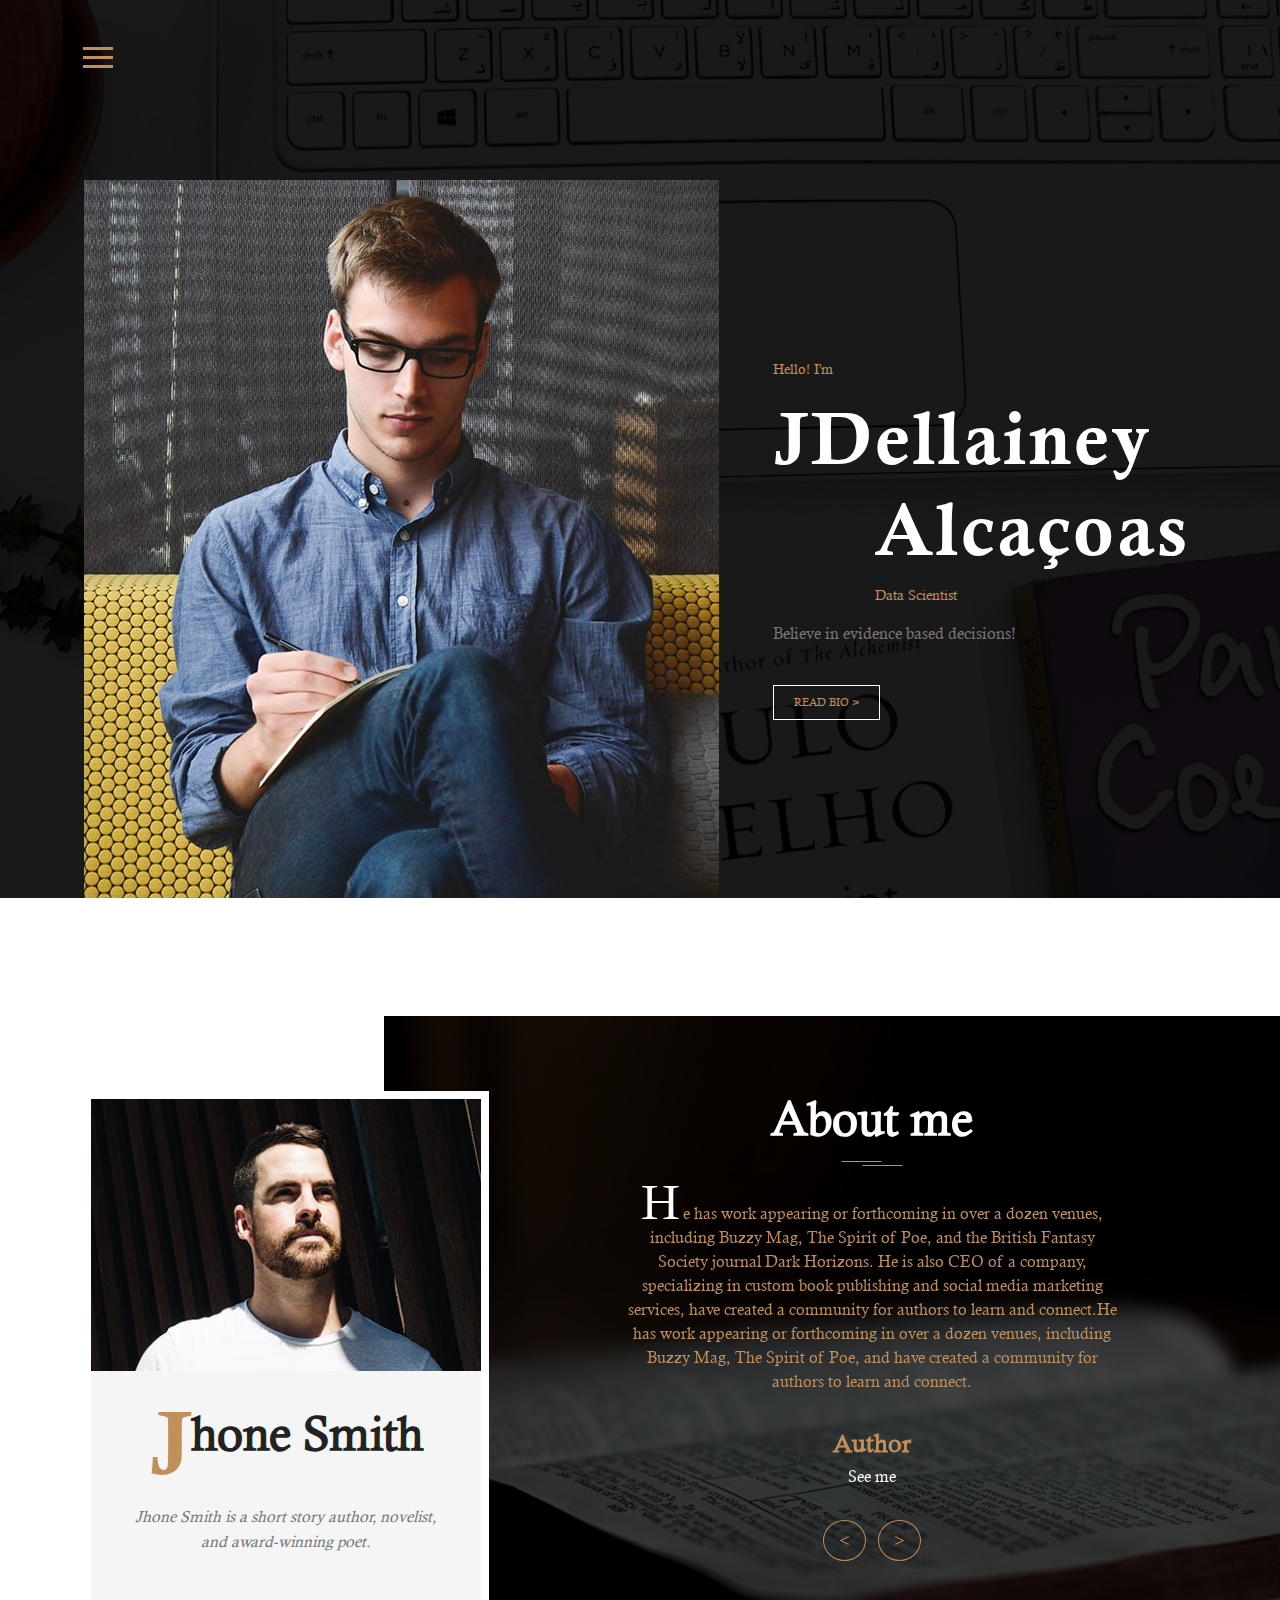
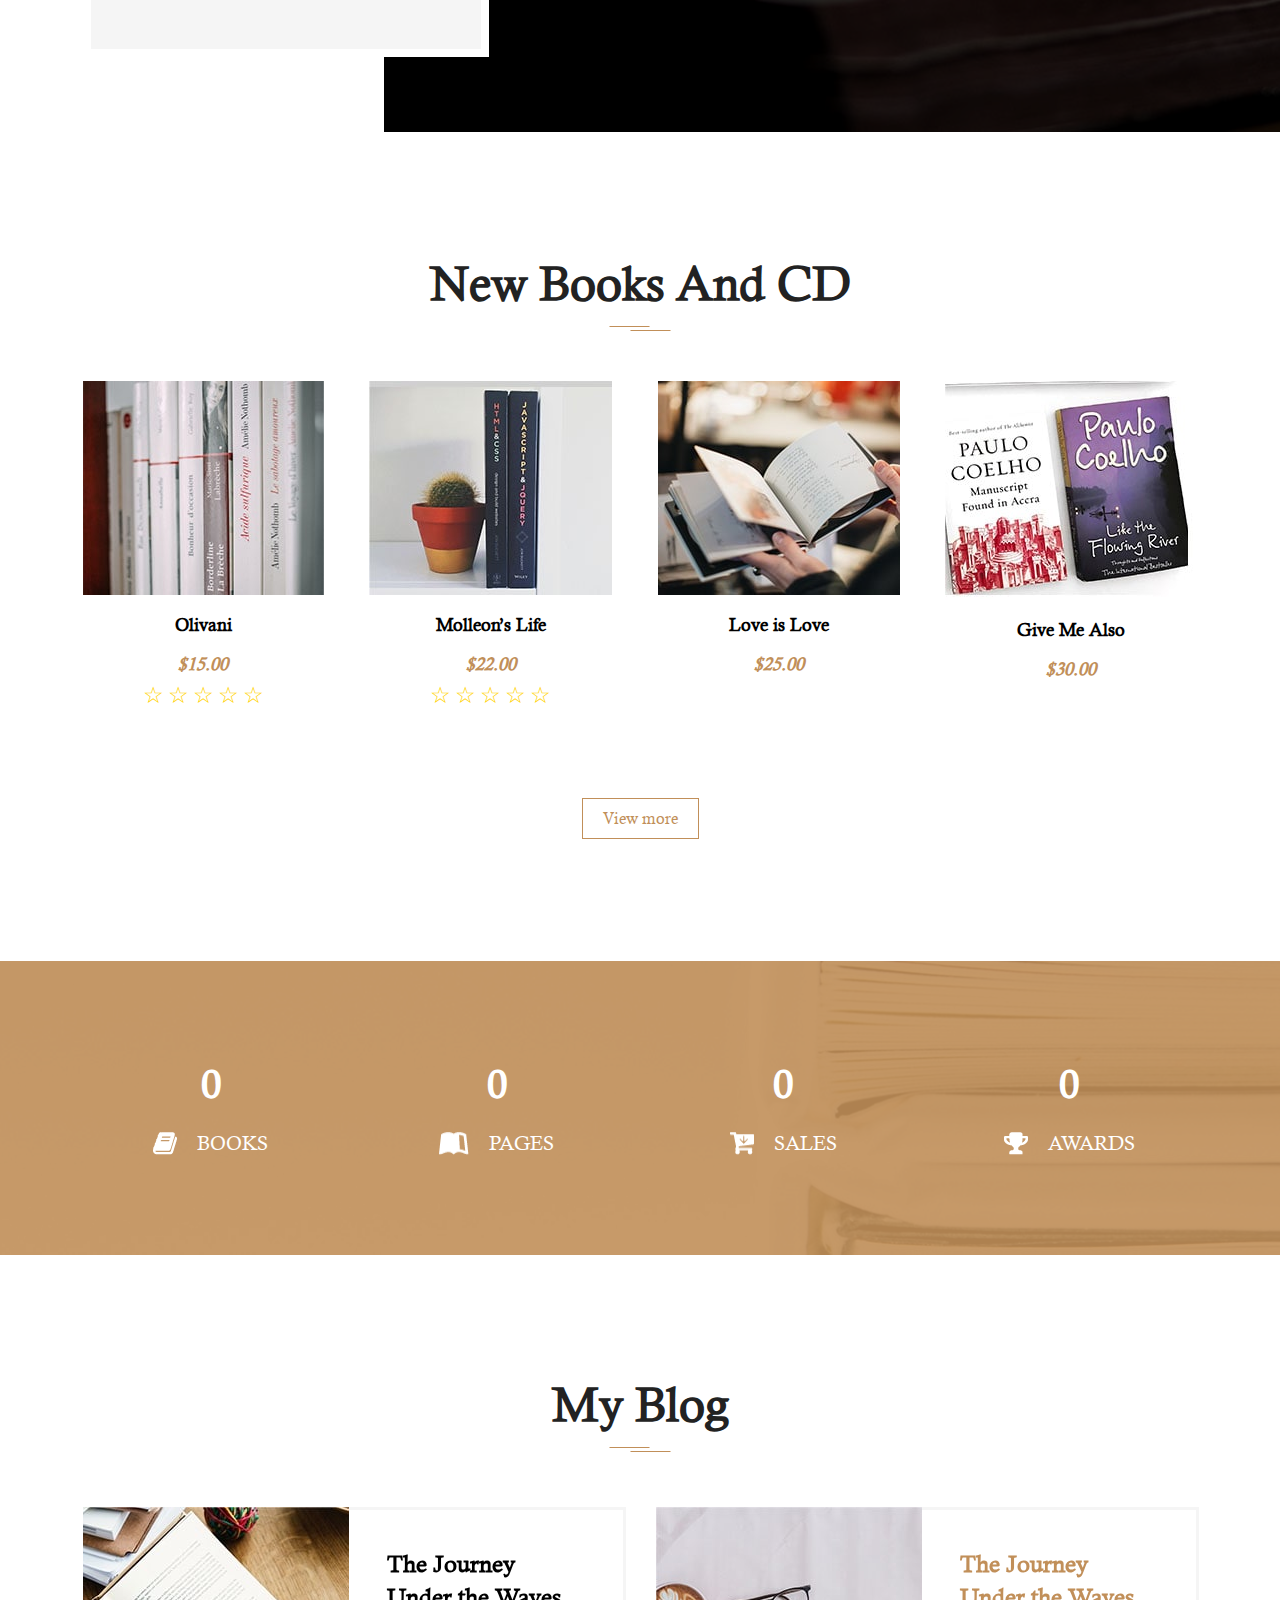
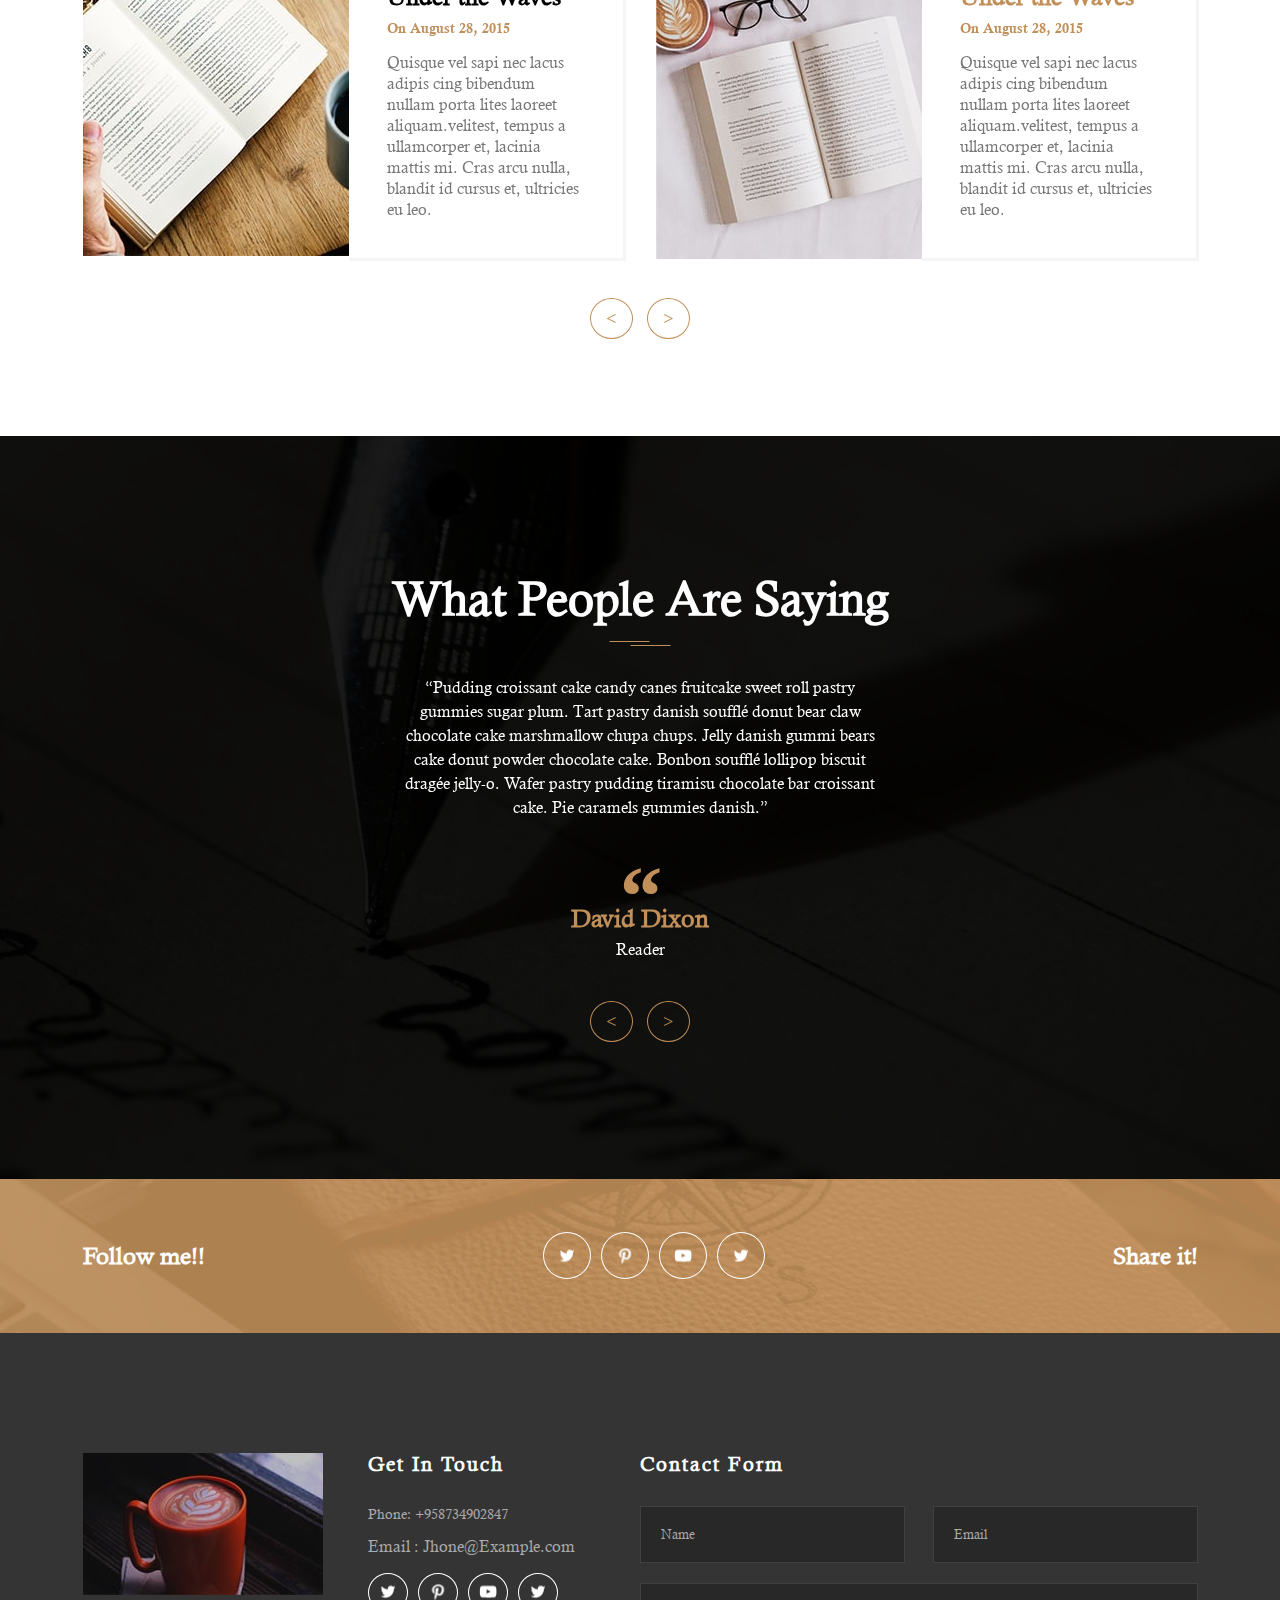
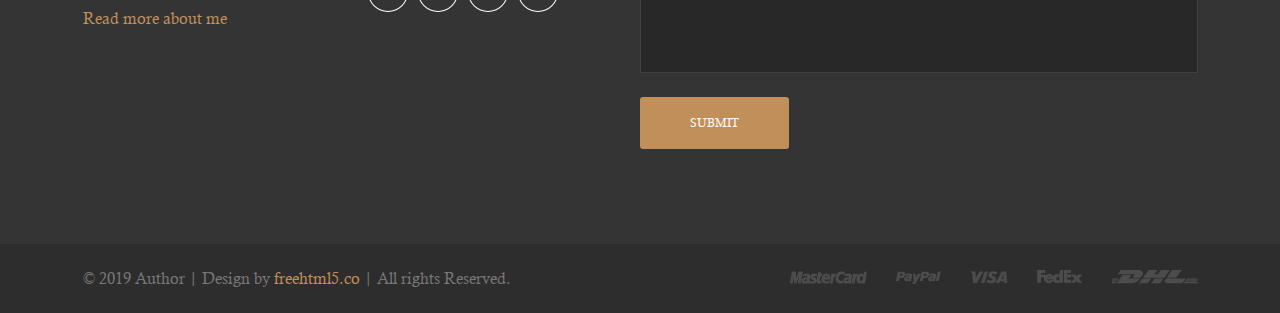
==== commit cb15fb4f: "Update index.html" ====
--- a/index.html
+++ b/index.html
@@ -19,7 +19,7 @@
 	<!-- Navigation -->
 	<nav class="site-navigation">
 		<div class="site-navigation-inner site-container">
-			<img src="./images/site-logo.png" alt="site logo">
+			<!img src="./images/site-logo.png" alt="site logo">
 			<div class="main-navigation">
 				<ul class="main-navigation__ul">
 					<li><a href="#">Homepage</a></li>
@@ -53,13 +53,13 @@
 			<div class="top-banner__text">
 				<div class="top-banner__text-up">
 					<span class="brand-span">Hello! I'm</span>
-					<h2 class="top-banner__h2">Jhone</h2>
+					<h2 class="top-banner__h2">JDellainey</h2>
 				</div>
 				<div class="top-banner__text-down">
-					<h2 class="top-banner__h2">Smith</h2>
-					<span class="brand-span">Author, Writer, Traveler</span>
-				</div>
-				<p>One Man. One Mission. Can He Go Beyond?One Man. One Mission. Can He Go Beyond?</p>
+					<h2 class="top-banner__h2">Alcaçoas</h2>
+					<span class="brand-span">Data Scientist</span>
+				</div>
+				<p>Believe in evidence based decisions!</p>
 				<a href="#" class="brand-button">Read bio > </a>
 			</div>
 		</div>
@@ -343,4 +343,4 @@
 	<script src="js/main.js"></script>
 
 </body>
-</html>+</html>
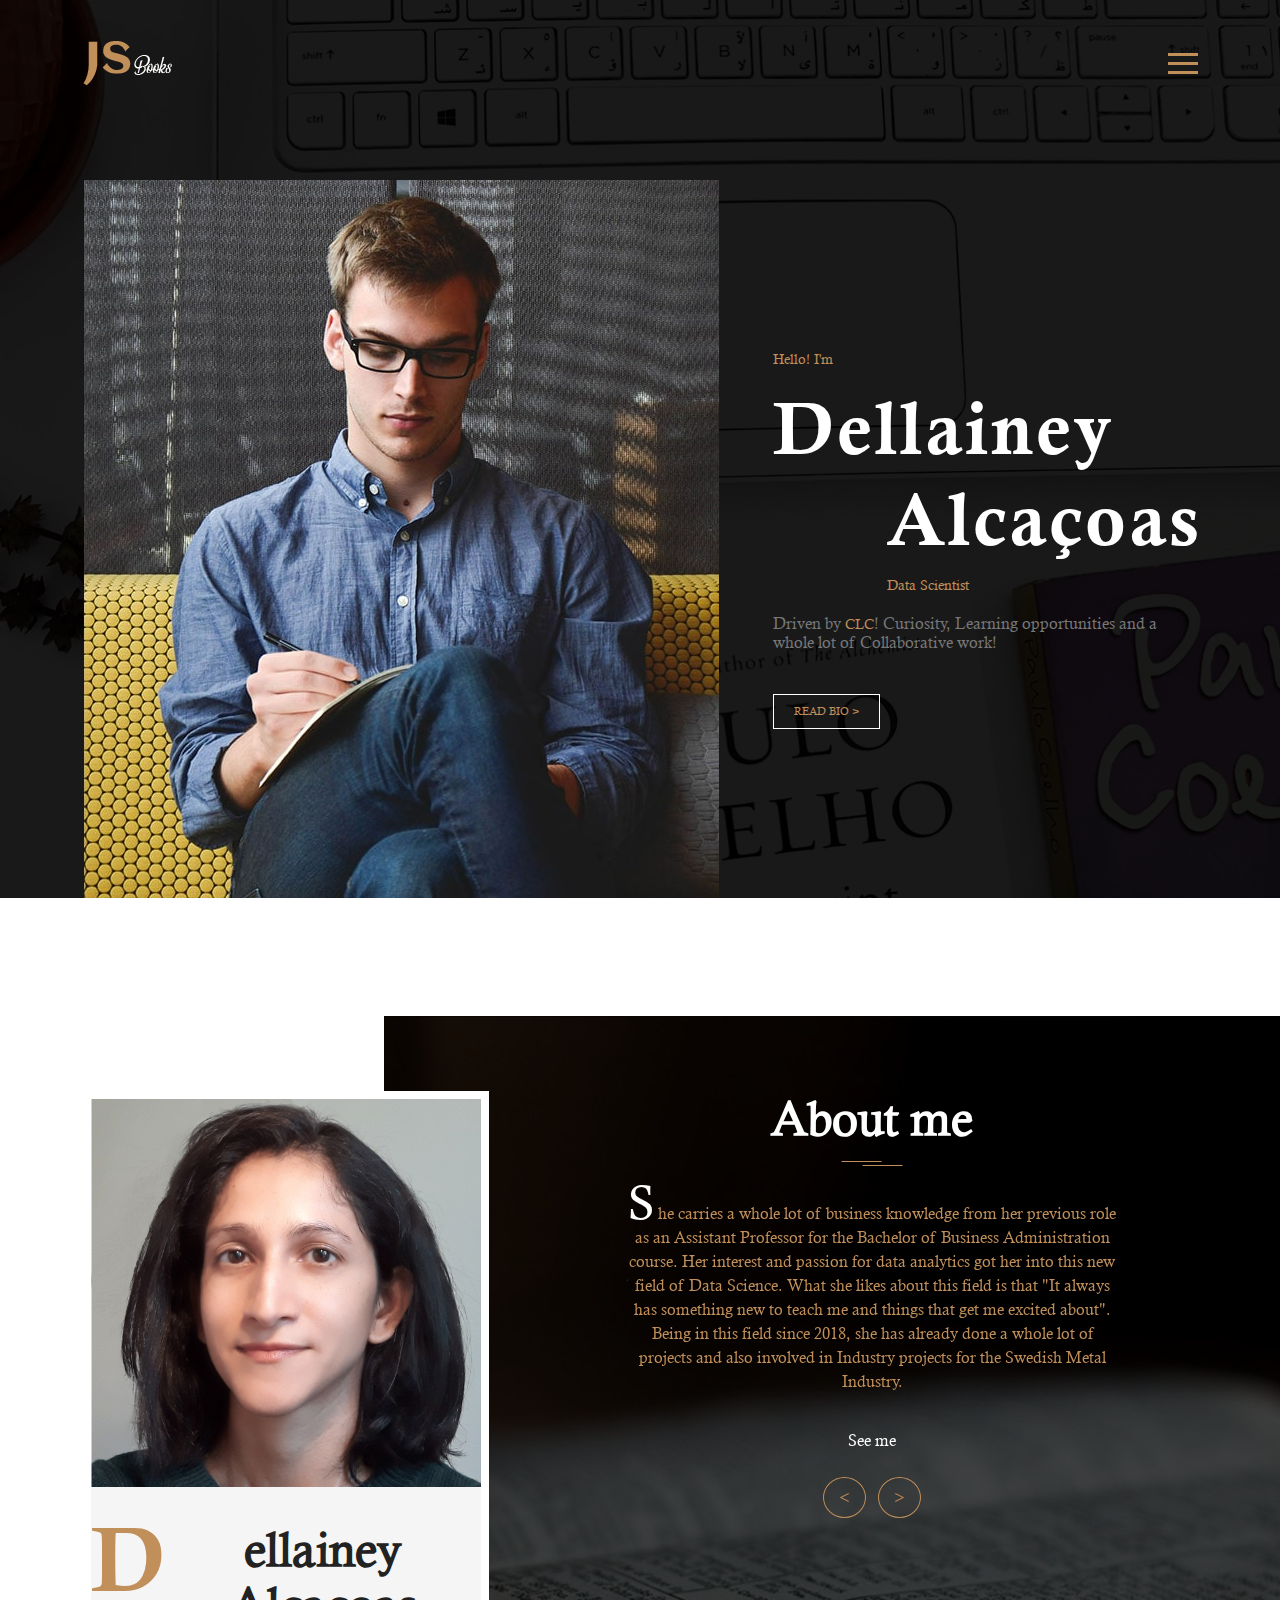
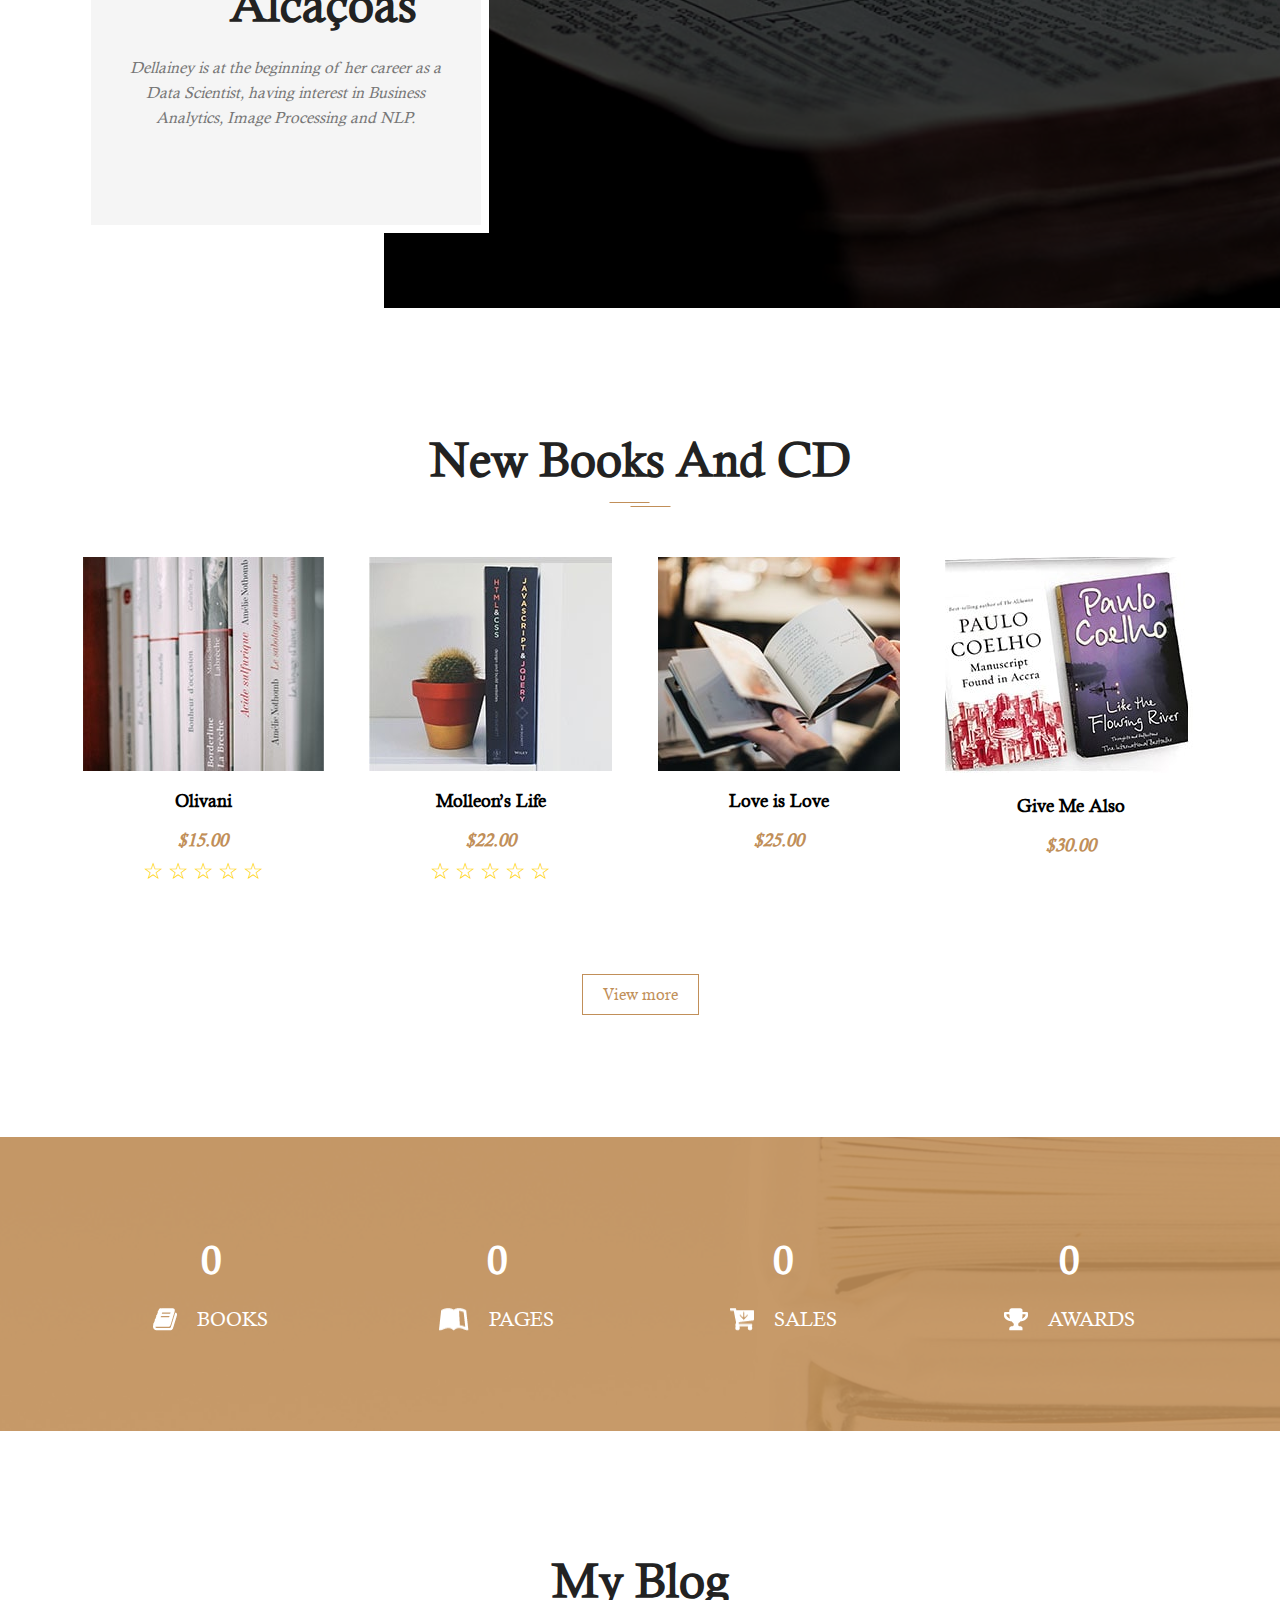
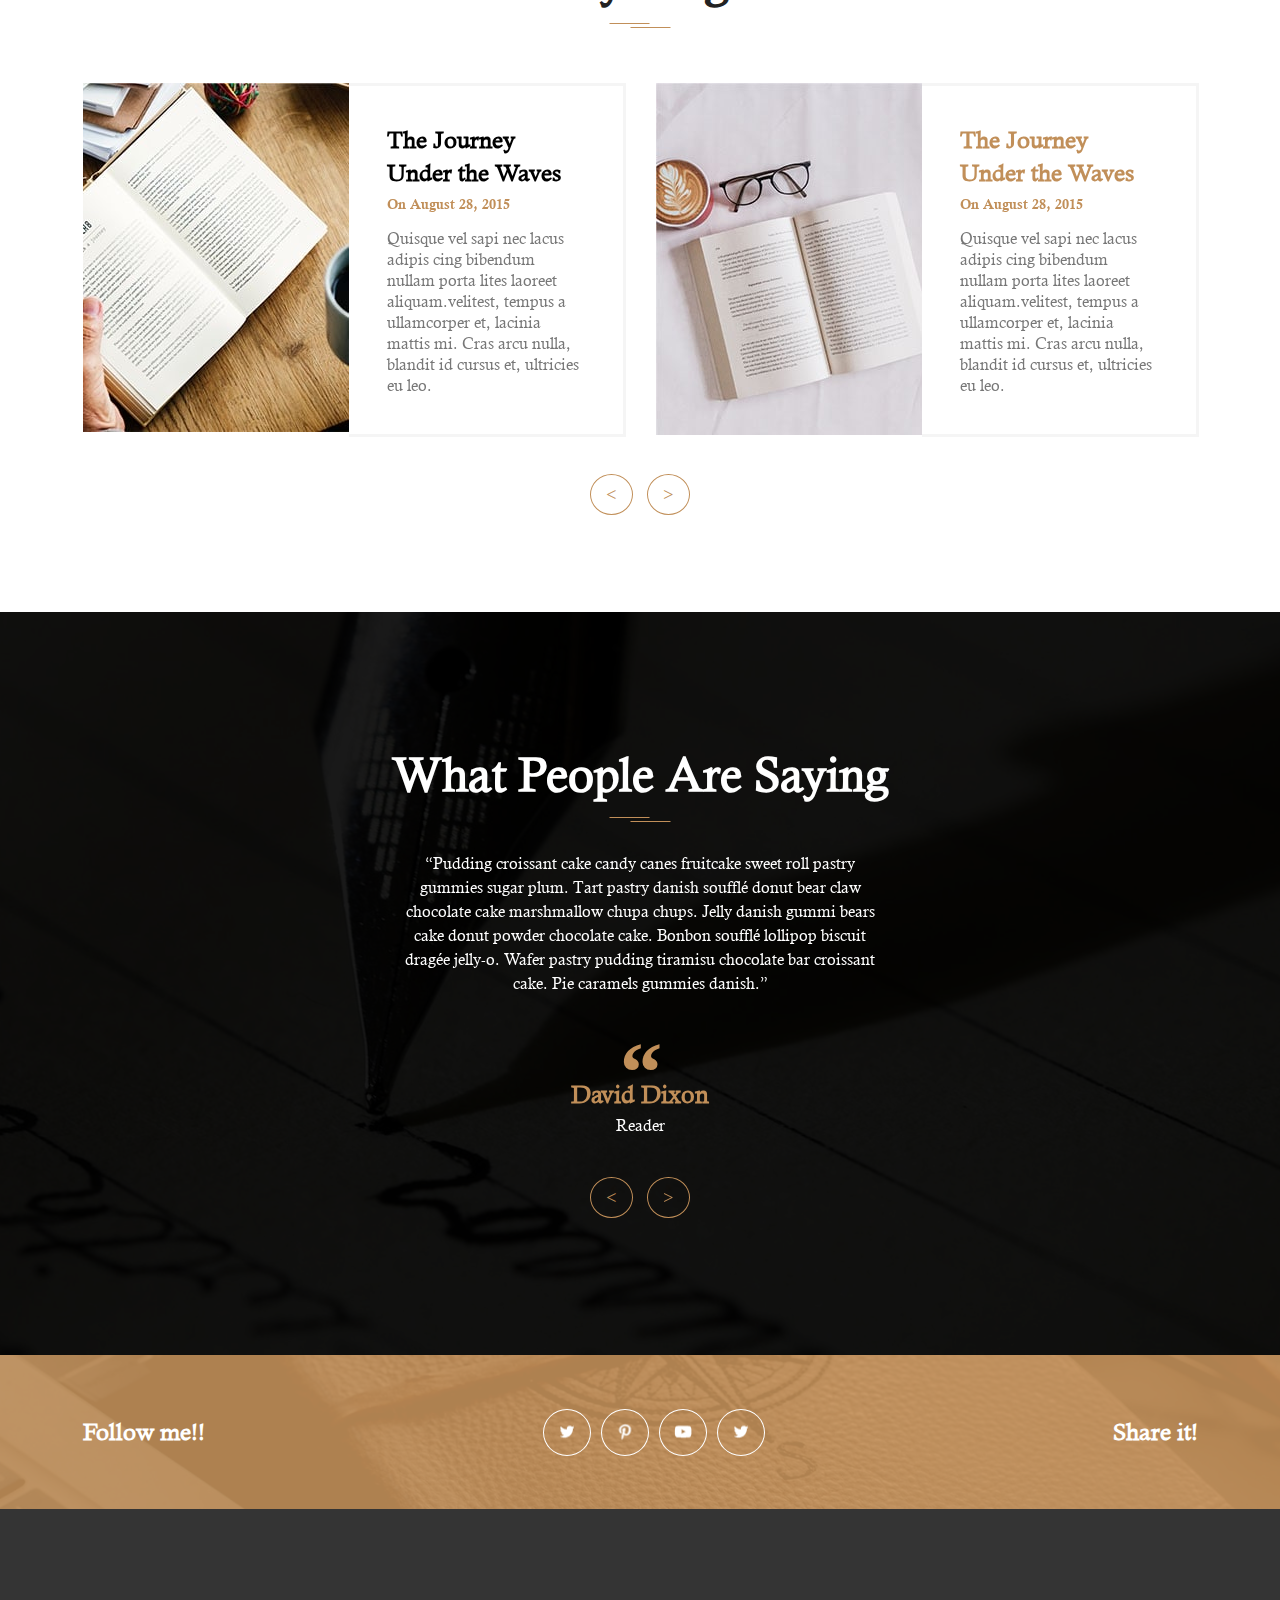
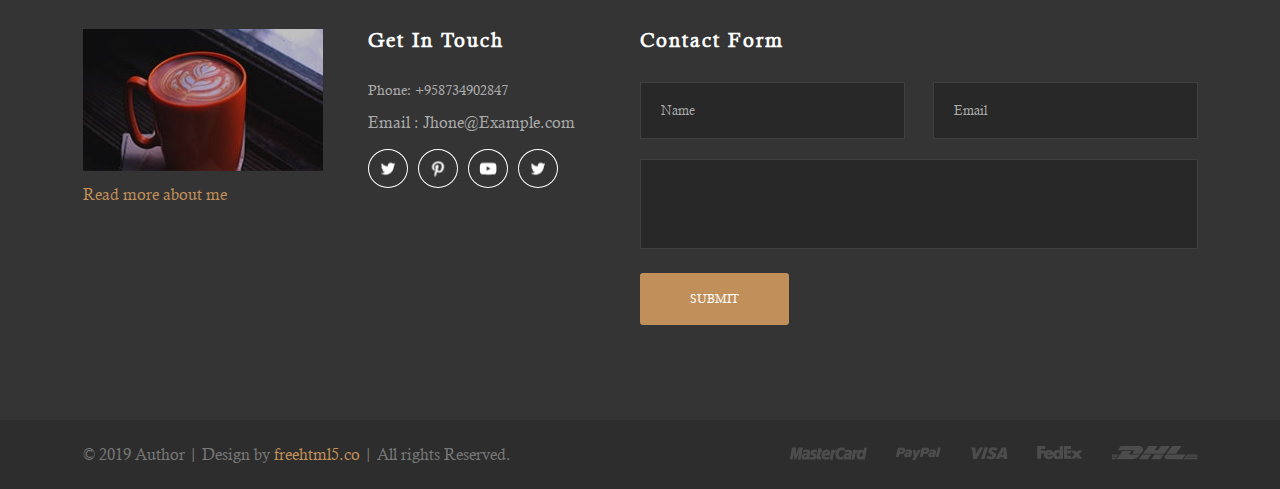
==== commit 4bc11936: "adding the Index file" ====
--- a/index.html
+++ b/index.html
@@ -1,346 +1,346 @@
-<!doctype html>
-<!--
-	Author by FreeHTML5.co
-	Twitter: https://twitter.com/fh5co
-	Facebook: https://fb.com/fh5co
-	URL: https://freehtml5.co
--->
-<html lang="en">
-<head>
-	<!-- Required meta tags -->
-	<meta charset="utf-8">
-	<meta name="viewport" content="width=device-width, initial-scale=1, shrink-to-fit=no">
-	<link rel="stylesheet" href="css/style.css">
-	<link rel="stylesheet" href="css/slick.css">
-	<title>Author</title>
-</head>
-<body>
-
-	<!-- Navigation -->
-	<nav class="site-navigation">
-		<div class="site-navigation-inner site-container">
-			<!img src="./images/site-logo.png" alt="site logo">
-			<div class="main-navigation">
-				<ul class="main-navigation__ul">
-					<li><a href="#">Homepage</a></li>
-					<li><a href="#">Page 1</a></li>
-					<li><a href="#">Page 2</a></li>
-					<li><a href="#">Page 3</a></li>
-					<li><a href="#">Page 4</a></li>
-				</ul>
-			</div>
-			<div id="myBtn" class="burger-container" onclick="myFunction(this)">
-				<div class="bar1"></div>
-				<div class="bar2"></div>
-				<div class="bar3"></div>
-			</div>
-			<script>
-				function myFunction(x) {
-					x.classList.toggle("change");
-				}
-			</script>
-
-		</div>
-	</nav>
-	<!-- Navigation end -->
-
-	<!-- Top banner -->
-	<section class="fh5co-top-banner">
-		<div class="top-banner__inner site-container">
-			<div class="top-banner__image">
-				<img src="./images/top-banner-author.jpg" alt="author image">
-			</div>
-			<div class="top-banner__text">
-				<div class="top-banner__text-up">
-					<span class="brand-span">Hello! I'm</span>
-					<h2 class="top-banner__h2">JDellainey</h2>
-				</div>
-				<div class="top-banner__text-down">
-					<h2 class="top-banner__h2">Alcaçoas</h2>
-					<span class="brand-span">Data Scientist</span>
-				</div>
-				<p>Believe in evidence based decisions!</p>
-				<a href="#" class="brand-button">Read bio > </a>
-			</div>
-		</div>
-	</section>
-	<!-- Top banner end -->
-
-	<!-- About me -->
-	<section class="fh5co-about-me">
-		<div class="about-me-inner site-container">
-			<article class="portfolio-wrapper">
-				<div class="portfolio__img">
-					<img src="./images/about-me.jpg" class="about-me__profile" alt="about me profile picture">
-				</div>
-				<div class="portfolio__bottom">
-					<div class="portfolio__name">
-						<span>J</span>
-						<h2 class="universal-h2">hone Smith</h2>
-					</div>
-					<p>Jhone Smith is a short story author, novelist, and award-winning poet.</p>
-				</div>
-			</article>
-			<div class="about-me__text">
-				<div class="about-me-slider">
-					<div class="about-me-single-slide">
-						<h2 class="universal-h2 universal-h2-bckg">About me</h2>
-						<p><span>H</span> e has work appearing or forthcoming in over a dozen venues, including Buzzy Mag, The Spirit of Poe, and the British Fantasy Society journal Dark Horizons. He is also CEO of a company, specializing in custom book publishing and social media marketing services, have created a community for authors to learn and connect.He has work appearing or forthcoming in over a dozen venues, including Buzzy Mag, The Spirit of Poe, and have created a community for authors to learn and connect.</p>
-						<h4>Author</h4>
-						<p class="p-white">See me</p>
-					</div>
-					<div class="about-me-single-slide">
-						<h2 class="universal-h2 universal-h2-bckg">About me 2</h2>
-						<p><span>H</span> e has work appearing or forthcoming in over a dozen venues, including Buzzy Mag, The Spirit of Poe, and the British Fantasy Society journal Dark Horizons. He is also CEO of a company, specializing in custom book publishing and social media marketing services, have created a community for authors to learn and connect.He has work appearing or forthcoming in over a dozen venues, including Buzzy Mag, The Spirit of Poe, and have created a community for authors to learn and connect.</p>
-						<h4>Author</h4>
-						<p class="p-white">See me</p>
-					</div>
-				</div>
-			</div>
-		</div>
-		<div class="about-me-bckg"></div>
-	</section>
-	<!-- About me end -->
-
-	<!-- Books and CD -->
-	<section class="fh5co-books">
-		<div class="site-container">
-			<h2 class="universal-h2 universal-h2-bckg">New Books And CD</h2>
-			<div class="books">
-				<div class="single-book">
-					<a href="#" class="single-book__img">
-						<img src="./images/books-1.jpg" alt="single book and cd">
-						<div class="single-book_download">
-							<img src="./images/download.svg" alt="book image">
-						</div>
-					</a>
-					<h4 class="single-book__title">Olivani</h4>
-					<span class="single-book__price">$15.00</span>
-					<!-- star rating -->
-					<div class="rating">
-						<span>&#9734;</span>
-						<span>&#9734;</span>
-						<span>&#9734;</span>
-						<span>&#9734;</span>
-						<span>&#9734;</span>
-					</div>
-					<!-- star rating end -->
-				</div>
-				<div class="single-book">
-					<a href="#" class="single-book__img">
-						<img src="./images/books-2.jpg" alt="single book and cd">
-						<div class="single-book_download">
-							<img src="./images/download.svg" alt="book image">
-						</div>
-					</a>
-					<h4 class="single-book__title">Molleon’s Life</h4>
-					<span class="single-book__price">$22.00</span>
-					<!-- star rating -->
-					<div class="rating">
-						<span>&#9734;</span>
-						<span>&#9734;</span>
-						<span>&#9734;</span>
-						<span>&#9734;</span>
-						<span>&#9734;</span>
-					</div>
-					<!-- star rating end -->
-				</div>
-				<div class="single-book">
-					<a href="#" class="single-book__img">
-						<img src="./images/books-3.jpg" alt="single book and cd">
-						<div class="single-book_download">
-							<img src="./images/download.svg" alt="book image">
-						</div>
-					</a>
-					<h4 class="single-book__title">Love is Love</h4>
-					<span class="single-book__price">$25.00</span>
-				</div>
-				<div class="single-book">
-					<a href="#" class="single-book__img">
-						<img src="./images/books-4.jpg" alt="single book and cd">
-						<div class="single-book_download">
-							<img src="./images/download.svg" alt="book image">
-						</div>
-					</a>
-					<h4 class="single-book__title">Give Me Also</h4>
-					<span class="single-book__price">$30.00</span>
-				</div>
-			</div>
-			<div class="books-brand-button">
-				<a href="#" class="brand-button">View more</a>
-			</div>
-		</div>
-	</section>
-	<!-- Books and CD end -->
-
-	<!-- Counter -->
-	<div class="fh5co-counter counters">
-		<div class="counter-inner site-container">
-			<div class="single-count">
-				<span class="count" data-count="50">0</span>
-				<div class="single-count__text">
-					<img src="./images/counter-1.png" alt="counter icon">
-					<p>Books</p>
-				</div>
-			</div>
-			<div class="single-count">
-				<span class="count" data-count="600">0</span>
-				<div class="single-count__text">
-					<img src="./images/counter-2.png" alt="counter icon">
-					<p>Pages</p>
-				</div>
-			</div>
-			<div class="single-count">
-				<span class="count" data-count="2000">0</span>
-				<div class="single-count__text">
-					<img src="./images/counter-3.png" alt="counter icon">
-					<p>Sales</p>
-				</div>
-			</div>
-			<div class="single-count">
-				<span class="count" data-count="125">0</span>
-				<div class="single-count__text">
-					<img src="./images/counter-4.png" alt="counter icon">
-					<p>Awards</p>
-				</div>
-			</div>
-		</div>
-	</div>
-	<!-- Counter -->
-
-	<!-- Blog -->
-	<section class="fh5co-blog">
-		<div class="site-container">
-			<h2 class="universal-h2 universal-h2-bckg">My Blog</h2>
-			<div class="blog-slider blog-inner">
-				<div class="single-blog">
-					<div class="single-blog__img">
-						<img src="./images/blog1.jpg" alt="blog image">
-					</div>
-					<div class="single-blog__text">
-						<h4>The Journey Under the Waves</h4>
-						<span>On August 28, 2015</span>
-						<p>Quisque vel sapi nec lacus adipis cing bibendum nullam porta lites laoreet aliquam.velitest, tempus a ullamcorper et, lacinia mattis mi. Cras arcu nulla, blandit id cursus et, ultricies eu leo.</p>
-					</div>
-				</div>
-				<div class="single-blog">
-					<div class="single-blog__img">
-						<img src="./images/blog2.jpg" alt="blog image">
-					</div>
-					<div class="single-blog__text">
-						<h4>The Journey Under the Waves</h4>
-						<span>On August 28, 2015</span>
-						<p>Quisque vel sapi nec lacus adipis cing bibendum nullam porta lites laoreet aliquam.velitest, tempus a ullamcorper et, lacinia mattis mi. Cras arcu nulla, blandit id cursus et, ultricies eu leo.</p>
-					</div>
-				</div>
-				<div class="single-blog">
-					<div class="single-blog__img">
-						<img src="./images/blog2.jpg" alt="blog image">
-					</div>
-					<div class="single-blog__text">
-						<h4>The Journey Under the Waves</h4>
-						<span>On August 28, 2015</span>
-						<p>Quisque vel sapi nec lacus adipis cing bibendum nullam porta lites laoreet aliquam.velitest, tempus a ullamcorper et, lacinia mattis mi. Cras arcu nulla, blandit id cursus et, ultricies eu leo.</p>
-					</div>
-				</div>
-			</div>
-		</div>
-	</section>
-	<!-- Blog end -->
-
-	<!-- Quotes -->
-	<section class="fh5co-quotes">
-		<div class="site-container">
-			<div class="about-me-slider">
-				<div>
-					<h2 class="universal-h2 universal-h2-bckg">What People Are Saying</h2>
-					<p>“Pudding croissant cake candy canes fruitcake sweet roll pastry gummies sugar plum. Tart pastry danish soufflé donut bear claw chocolate cake marshmallow chupa chups. Jelly danish gummi bears cake donut powder chocolate cake. Bonbon soufflé lollipop biscuit dragée jelly-o. Wafer pastry pudding tiramisu chocolate bar croissant cake. Pie caramels gummies danish.”</p>
-					<img src="./images/quotes.svg" alt="quotes svg">
-					<h4>David Dixon</h4>
-					<p>Reader</p>
-				</div>
-				<div>
-					<h2 class="universal-h2 universal-h2-bckg">What People Are Saying 2</h2>
-					<p>“Pudding croissant cake candy canes fruitcake sweet roll pastry gummies sugar plum. Tart pastry danish soufflé donut bear claw chocolate cake marshmallow chupa chups. Jelly danish gummi bears cake donut powder chocolate cake. Bonbon soufflé lollipop biscuit dragée jelly-o. Wafer pastry pudding tiramisu chocolate bar croissant cake. Pie caramels gummies danish.”</p>
-					<img src="./images/quotes.svg" alt="quotes svg">
-					<h4>David Dixon</h4>
-					<p>Reader</p>
-				</div>
-			</div>
-		</div>
-	</section>
-	<!-- Quotes end -->
-
-	<!-- Social -->
-	<section class="fh5co-social">
-		<div class="site-container">
-			<div class="social">
-				<h5>Follow me!!</h5>
-				<div class="social-icons">
-					<a href="#" target="_blank"><img src="./images/social-twitter.png" alt="social icon"></a>
-					<a href="#" target="_blank"><img src="./images/social-pinterest.png" alt="social icon"></a>
-					<a href="#" target="_blank"><img src="./images/social-youtube.png" alt="social icon"></a>
-					<a href="#" target="_blank"><img src="./images/social-twitter.png" alt="social icon"></a>
-				</div>
-				<h5>Share it!</h5>
-			</div>
-		</div>
-	</section>
-	<!-- Social -->
-
-	<!-- Footer -->
-	<footer class="site-footer">
-		<div class="site-container">
-			<div class="footer-inner">
-				<div class="footer-info">
-					<div class="footer-info__left">
-						<img src="./images/footer-img.jpg" alt="about me image">
-						<p>Read more about me</p>
-					</div>
-					<div class="footer-info__right">
-						<h5>Get In Touch</h5>
-						<p class="footer-phone">Phone: +958734902847</p>
-						<p>Email : Jhone@Example.com</p>
-						<div class="social-icons">
-							<a href="#" target="_blank"><img src="./images/social-twitter.png" alt="social icon"></a>
-							<a href="#" target="_blank"><img src="./images/social-pinterest.png" alt="social icon"></a>
-							<a href="#" target="_blank"><img src="./images/social-youtube.png" alt="social icon"></a>
-							<a href="#" target="_blank"><img src="./images/social-twitter.png" alt="social icon"></a>
-						</div>
-					</div>
-				</div>
-				<div class="footer-contact-form">
-					<h5>Contact Form</h5>
-					<form class="contact-form">
-						<div class="contact-form__input">
-							<input type="text" name="name" placeholder="Name">
-							<input type="email" name="email" placeholder="Email">
-						</div>
-						<textarea></textarea>
-						<input type="submit" name="submit" value="Submit" class="submit-button">
-					</form>
-				</div>
-			</div>
-		</div>
-		<div class="footer-bottom">
-			<div class="site-container footer-bottom-inner">
-				<p>© 2019 Author | Design by <a href="https://freehtml5.co/" target="_blank">freehtml5.co</a> | All rights Reserved.</p>
-				<div class="footer-bottom__img">
-					<img src="./images/footer-mastercard.png" alt="footer image">
-					<img src="./images/footer-paypal.png" alt="footer image">
-					<img src="./images/footer-visa.png" alt="footer image">
-					<img src="./images/footer-fedex.png" alt="footer image">
-					<img src="./images/footer-dhl.png" alt="footer image">
-				</div>
-			</div>
-		</div>
-	</footer>
-	<!-- Footer end -->
-
-	<!-- Scripts -->
-	<script src="js/jquery.min.js"></script>
-	<script src="js/slick.min.js"></script>
-	<script src="js/main.js"></script>
-
-</body>
-</html>
+<!doctype html>
+<!--
+	Author by FreeHTML5.co
+	Twitter: https://twitter.com/fh5co
+	Facebook: https://fb.com/fh5co
+	URL: https://freehtml5.co
+-->
+<html lang="en">
+<head>
+	<!-- Required meta tags -->
+	<meta charset="utf-8">
+	<meta name="viewport" content="width=device-width, initial-scale=1, shrink-to-fit=no">
+	<link rel="stylesheet" href="css/style.css">
+	<link rel="stylesheet" href="css/slick.css">
+	<title>Author</title>
+</head>
+<body>
+
+	<!-- Navigation -->
+	<nav class="site-navigation">
+		<div class="site-navigation-inner site-container">
+			<img src="./images/site-logo.png" alt="site logo">
+			<div class="main-navigation">
+				<ul class="main-navigation__ul">
+					<li><a href="#">Homepage</a></li>
+					<li><a href="#">Page 1</a></li>
+					<li><a href="#">Page 2</a></li>
+					<li><a href="#">Page 3</a></li>
+					<li><a href="#">Page 4</a></li>
+				</ul>
+			</div>
+			<div id="myBtn" class="burger-container" onclick="myFunction(this)">
+				<div class="bar1"></div>
+				<div class="bar2"></div>
+				<div class="bar3"></div>
+			</div>
+			<script>
+				function myFunction(x) {
+					x.classList.toggle("change");
+				}
+			</script>
+
+		</div>
+	</nav>
+	<!-- Navigation end -->
+
+	<!-- Top banner -->
+	<section class="fh5co-top-banner">
+		<div class="top-banner__inner site-container">
+			<div class="top-banner__image">
+				<img src="./images/top-banner-author.jpg" alt="author image">
+			</div>
+			<div class="top-banner__text">
+				<div class="top-banner__text-up">
+					<span class="brand-span">Hello! I'm</span>
+					<h2 class="top-banner__h2">Dellainey</h2>
+				</div>
+				<div class="top-banner__text-down">
+					<h2 class="top-banner__h2">Alcaçoas</h2>
+					<span class="brand-span">Data Scientist</span>
+				</div>
+				<p>Driven by <span class="brand-span">CLC</span>! Curiosity, Learning opportunities and a whole lot of Collaborative work!</p>
+				<a href="#" class="brand-button">Read bio > </a>
+			</div>
+		</div>
+	</section>
+	<!-- Top banner end -->
+
+	<!-- About me -->
+	<section class="fh5co-about-me">
+		<div class="about-me-inner site-container">
+			<article class="portfolio-wrapper">
+				<div class="portfolio__img">
+					<img src="./images/about-me.png" class="about-me__profile" alt="about me profile picture">
+				</div>
+				<div class="portfolio__bottom">
+					<div class="portfolio__name">
+						<span>D</span>
+						<h2 class="universal-h2">ellainey Alcaçoas</h2>
+					</div>
+					<p>Dellainey is at the beginning of her career as a Data Scientist, having interest in Business Analytics, Image Processing and NLP.</p>
+				</div>
+			</article>
+			<div class="about-me__text">
+				<div class="about-me-slider">
+					<div class="about-me-single-slide">
+						<h2 class="universal-h2 universal-h2-bckg">About me</h2>
+						<p><span>S</span> he carries a whole lot of business knowledge from her previous role as an Assistant Professor for the Bachelor of Business Administration course. Her interest and passion for data analytics got her into this new field of Data Science. What she likes about this field is that "It always has something new to teach me and things that get me excited about". Being in this field since 2018, she has already done a whole lot of projects and also involved in Industry projects for the Swedish Metal Industry. </p>
+						<!--<h4>Author</h4> -->
+						<p class="p-white">See me</p>
+					</div>
+					<div class="about-me-single-slide">
+						<h2 class="universal-h2 universal-h2-bckg">Me as a Person</h2>
+						<p><span>S</span> he likes experimenting and learning new things, sometimes just random things. 'Learning' That's what keeps her going. Her all time favourite passtimes have been cycling, playing basket ball, table tennis and hanging out with friends. Besides her favourites, she has a bunch of other interests like pottery, art work, dancing and playing violin.</p>
+						<!--<h4>Author</h4> -->
+						<p class="p-white">See me</p>
+					</div>
+				</div>
+			</div>
+		</div>
+		<div class="about-me-bckg"></div>
+	</section>
+	<!-- About me end -->
+
+	<!-- Books and CD -->
+	<section class="fh5co-books">
+		<div class="site-container">
+			<h2 class="universal-h2 universal-h2-bckg">New Books And CD</h2>
+			<div class="books">
+				<div class="single-book">
+					<a href="#" class="single-book__img">
+						<img src="./images/books-1.jpg" alt="single book and cd">
+						<div class="single-book_download">
+							<img src="./images/download.svg" alt="book image">
+						</div>
+					</a>
+					<h4 class="single-book__title">Olivani</h4>
+					<span class="single-book__price">$15.00</span>
+					<!-- star rating -->
+					<div class="rating">
+						<span>&#9734;</span>
+						<span>&#9734;</span>
+						<span>&#9734;</span>
+						<span>&#9734;</span>
+						<span>&#9734;</span>
+					</div>
+					<!-- star rating end -->
+				</div>
+				<div class="single-book">
+					<a href="#" class="single-book__img">
+						<img src="./images/books-2.jpg" alt="single book and cd">
+						<div class="single-book_download">
+							<img src="./images/download.svg" alt="book image">
+						</div>
+					</a>
+					<h4 class="single-book__title">Molleon’s Life</h4>
+					<span class="single-book__price">$22.00</span>
+					<!-- star rating -->
+					<div class="rating">
+						<span>&#9734;</span>
+						<span>&#9734;</span>
+						<span>&#9734;</span>
+						<span>&#9734;</span>
+						<span>&#9734;</span>
+					</div>
+					<!-- star rating end -->
+				</div>
+				<div class="single-book">
+					<a href="#" class="single-book__img">
+						<img src="./images/books-3.jpg" alt="single book and cd">
+						<div class="single-book_download">
+							<img src="./images/download.svg" alt="book image">
+						</div>
+					</a>
+					<h4 class="single-book__title">Love is Love</h4>
+					<span class="single-book__price">$25.00</span>
+				</div>
+				<div class="single-book">
+					<a href="#" class="single-book__img">
+						<img src="./images/books-4.jpg" alt="single book and cd">
+						<div class="single-book_download">
+							<img src="./images/download.svg" alt="book image">
+						</div>
+					</a>
+					<h4 class="single-book__title">Give Me Also</h4>
+					<span class="single-book__price">$30.00</span>
+				</div>
+			</div>
+			<div class="books-brand-button">
+				<a href="#" class="brand-button">View more</a>
+			</div>
+		</div>
+	</section>
+	<!-- Books and CD end -->
+
+	<!-- Counter -->
+	<div class="fh5co-counter counters">
+		<div class="counter-inner site-container">
+			<div class="single-count">
+				<span class="count" data-count="50">0</span>
+				<div class="single-count__text">
+					<img src="./images/counter-1.png" alt="counter icon">
+					<p>Books</p>
+				</div>
+			</div>
+			<div class="single-count">
+				<span class="count" data-count="600">0</span>
+				<div class="single-count__text">
+					<img src="./images/counter-2.png" alt="counter icon">
+					<p>Pages</p>
+				</div>
+			</div>
+			<div class="single-count">
+				<span class="count" data-count="2000">0</span>
+				<div class="single-count__text">
+					<img src="./images/counter-3.png" alt="counter icon">
+					<p>Sales</p>
+				</div>
+			</div>
+			<div class="single-count">
+				<span class="count" data-count="125">0</span>
+				<div class="single-count__text">
+					<img src="./images/counter-4.png" alt="counter icon">
+					<p>Awards</p>
+				</div>
+			</div>
+		</div>
+	</div>
+	<!-- Counter -->
+
+	<!-- Blog -->
+	<section class="fh5co-blog">
+		<div class="site-container">
+			<h2 class="universal-h2 universal-h2-bckg">My Blog</h2>
+			<div class="blog-slider blog-inner">
+				<div class="single-blog">
+					<div class="single-blog__img">
+						<img src="./images/blog1.jpg" alt="blog image">
+					</div>
+					<div class="single-blog__text">
+						<h4>The Journey Under the Waves</h4>
+						<span>On August 28, 2015</span>
+						<p>Quisque vel sapi nec lacus adipis cing bibendum nullam porta lites laoreet aliquam.velitest, tempus a ullamcorper et, lacinia mattis mi. Cras arcu nulla, blandit id cursus et, ultricies eu leo.</p>
+					</div>
+				</div>
+				<div class="single-blog">
+					<div class="single-blog__img">
+						<img src="./images/blog2.jpg" alt="blog image">
+					</div>
+					<div class="single-blog__text">
+						<h4>The Journey Under the Waves</h4>
+						<span>On August 28, 2015</span>
+						<p>Quisque vel sapi nec lacus adipis cing bibendum nullam porta lites laoreet aliquam.velitest, tempus a ullamcorper et, lacinia mattis mi. Cras arcu nulla, blandit id cursus et, ultricies eu leo.</p>
+					</div>
+				</div>
+				<div class="single-blog">
+					<div class="single-blog__img">
+						<img src="./images/blog2.jpg" alt="blog image">
+					</div>
+					<div class="single-blog__text">
+						<h4>The Journey Under the Waves</h4>
+						<span>On August 28, 2015</span>
+						<p>Quisque vel sapi nec lacus adipis cing bibendum nullam porta lites laoreet aliquam.velitest, tempus a ullamcorper et, lacinia mattis mi. Cras arcu nulla, blandit id cursus et, ultricies eu leo.</p>
+					</div>
+				</div>
+			</div>
+		</div>
+	</section>
+	<!-- Blog end -->
+
+	<!-- Quotes -->
+	<section class="fh5co-quotes">
+		<div class="site-container">
+			<div class="about-me-slider">
+				<div>
+					<h2 class="universal-h2 universal-h2-bckg">What People Are Saying</h2>
+					<p>“Pudding croissant cake candy canes fruitcake sweet roll pastry gummies sugar plum. Tart pastry danish soufflé donut bear claw chocolate cake marshmallow chupa chups. Jelly danish gummi bears cake donut powder chocolate cake. Bonbon soufflé lollipop biscuit dragée jelly-o. Wafer pastry pudding tiramisu chocolate bar croissant cake. Pie caramels gummies danish.”</p>
+					<img src="./images/quotes.svg" alt="quotes svg">
+					<h4>David Dixon</h4>
+					<p>Reader</p>
+				</div>
+				<div>
+					<h2 class="universal-h2 universal-h2-bckg">What People Are Saying 2</h2>
+					<p>“Pudding croissant cake candy canes fruitcake sweet roll pastry gummies sugar plum. Tart pastry danish soufflé donut bear claw chocolate cake marshmallow chupa chups. Jelly danish gummi bears cake donut powder chocolate cake. Bonbon soufflé lollipop biscuit dragée jelly-o. Wafer pastry pudding tiramisu chocolate bar croissant cake. Pie caramels gummies danish.”</p>
+					<img src="./images/quotes.svg" alt="quotes svg">
+					<h4>David Dixon</h4>
+					<p>Reader</p>
+				</div>
+			</div>
+		</div>
+	</section>
+	<!-- Quotes end -->
+
+	<!-- Social -->
+	<section class="fh5co-social">
+		<div class="site-container">
+			<div class="social">
+				<h5>Follow me!!</h5>
+				<div class="social-icons">
+					<a href="#" target="_blank"><img src="./images/social-twitter.png" alt="social icon"></a>
+					<a href="#" target="_blank"><img src="./images/social-pinterest.png" alt="social icon"></a>
+					<a href="#" target="_blank"><img src="./images/social-youtube.png" alt="social icon"></a>
+					<a href="#" target="_blank"><img src="./images/social-twitter.png" alt="social icon"></a>
+				</div>
+				<h5>Share it!</h5>
+			</div>
+		</div>
+	</section>
+	<!-- Social -->
+
+	<!-- Footer -->
+	<footer class="site-footer">
+		<div class="site-container">
+			<div class="footer-inner">
+				<div class="footer-info">
+					<div class="footer-info__left">
+						<img src="./images/footer-img.jpg" alt="about me image">
+						<p>Read more about me</p>
+					</div>
+					<div class="footer-info__right">
+						<h5>Get In Touch</h5>
+						<p class="footer-phone">Phone: +958734902847</p>
+						<p>Email : Jhone@Example.com</p>
+						<div class="social-icons">
+							<a href="#" target="_blank"><img src="./images/social-twitter.png" alt="social icon"></a>
+							<a href="#" target="_blank"><img src="./images/social-pinterest.png" alt="social icon"></a>
+							<a href="#" target="_blank"><img src="./images/social-youtube.png" alt="social icon"></a>
+							<a href="#" target="_blank"><img src="./images/social-twitter.png" alt="social icon"></a>
+						</div>
+					</div>
+				</div>
+				<div class="footer-contact-form">
+					<h5>Contact Form</h5>
+					<form class="contact-form">
+						<div class="contact-form__input">
+							<input type="text" name="name" placeholder="Name">
+							<input type="email" name="email" placeholder="Email">
+						</div>
+						<textarea></textarea>
+						<input type="submit" name="submit" value="Submit" class="submit-button">
+					</form>
+				</div>
+			</div>
+		</div>
+		<div class="footer-bottom">
+			<div class="site-container footer-bottom-inner">
+				<p>© 2019 Author | Design by <a href="https://freehtml5.co/" target="_blank">freehtml5.co</a> | All rights Reserved.</p>
+				<div class="footer-bottom__img">
+					<img src="./images/footer-mastercard.png" alt="footer image">
+					<img src="./images/footer-paypal.png" alt="footer image">
+					<img src="./images/footer-visa.png" alt="footer image">
+					<img src="./images/footer-fedex.png" alt="footer image">
+					<img src="./images/footer-dhl.png" alt="footer image">
+				</div>
+			</div>
+		</div>
+	</footer>
+	<!-- Footer end -->
+
+	<!-- Scripts -->
+	<script src="js/jquery.min.js"></script>
+	<script src="js/slick.min.js"></script>
+	<script src="js/main.js"></script>
+
+</body>
+</html>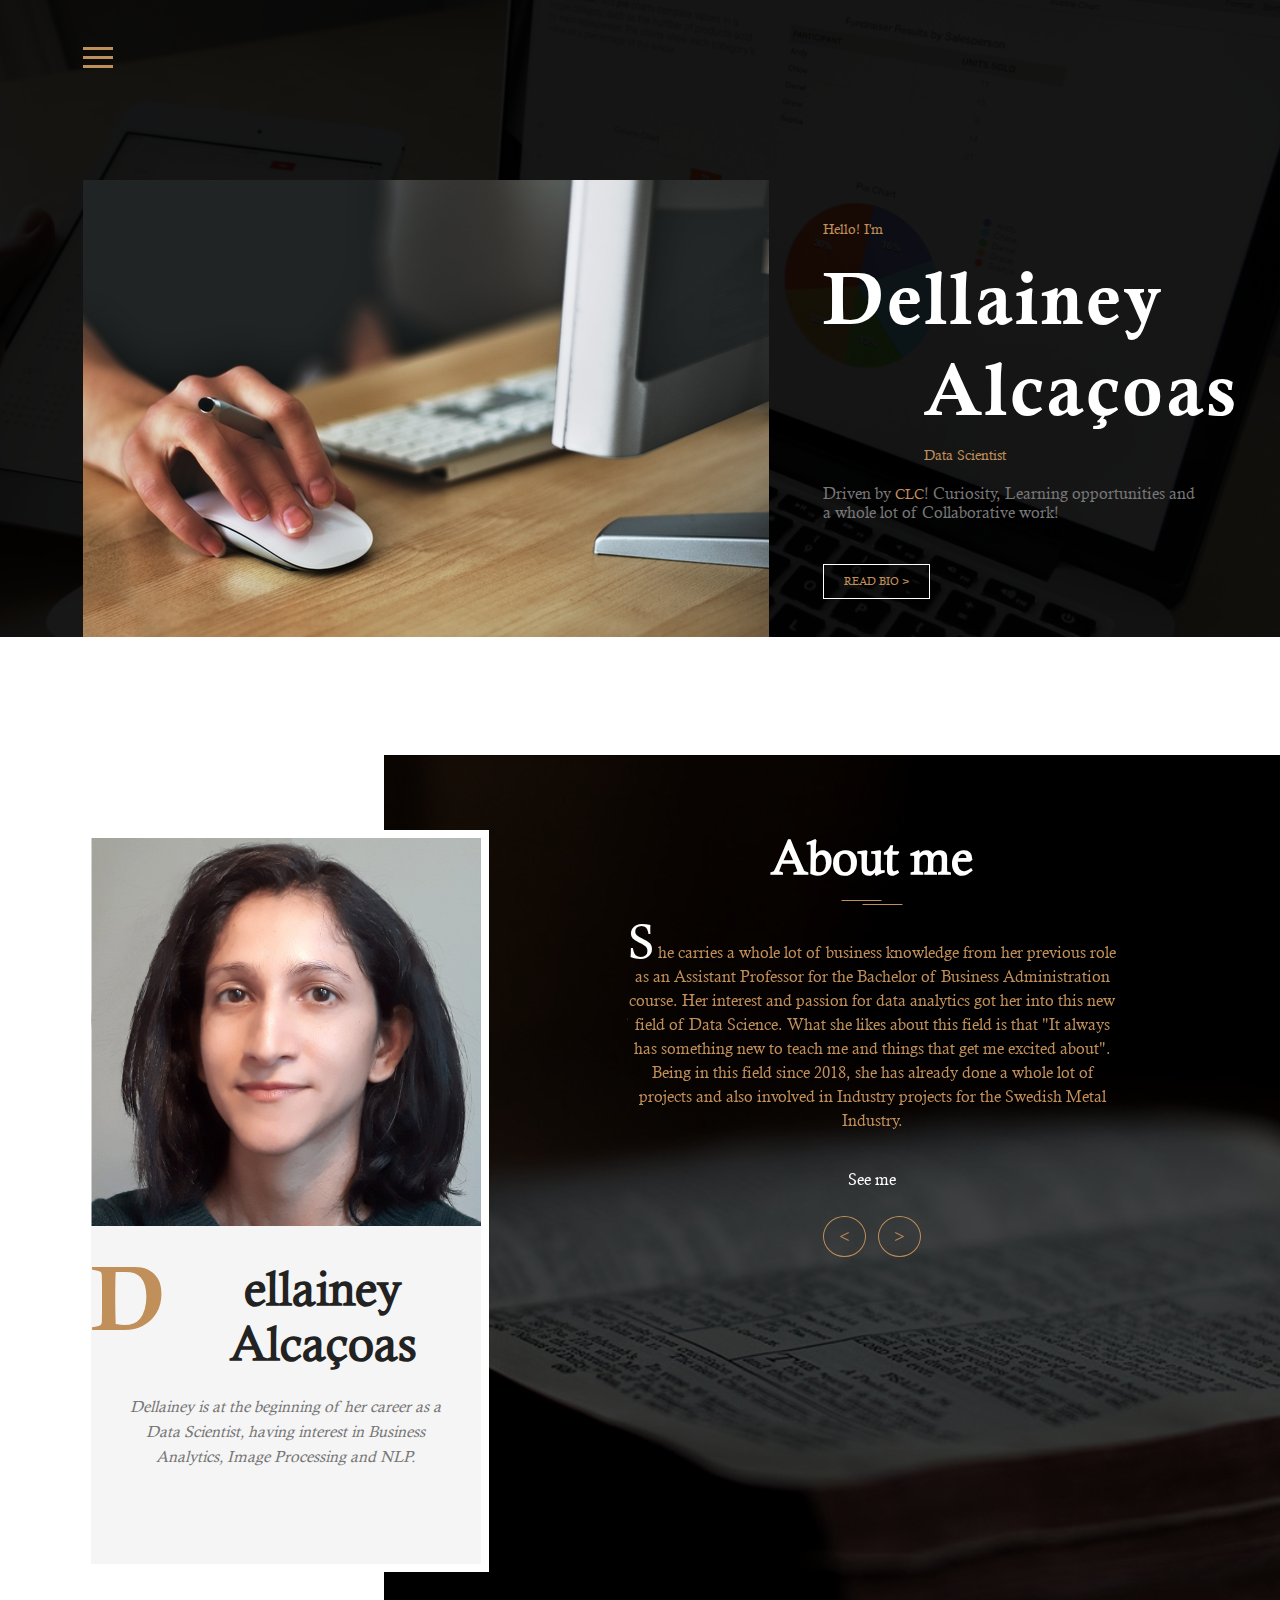
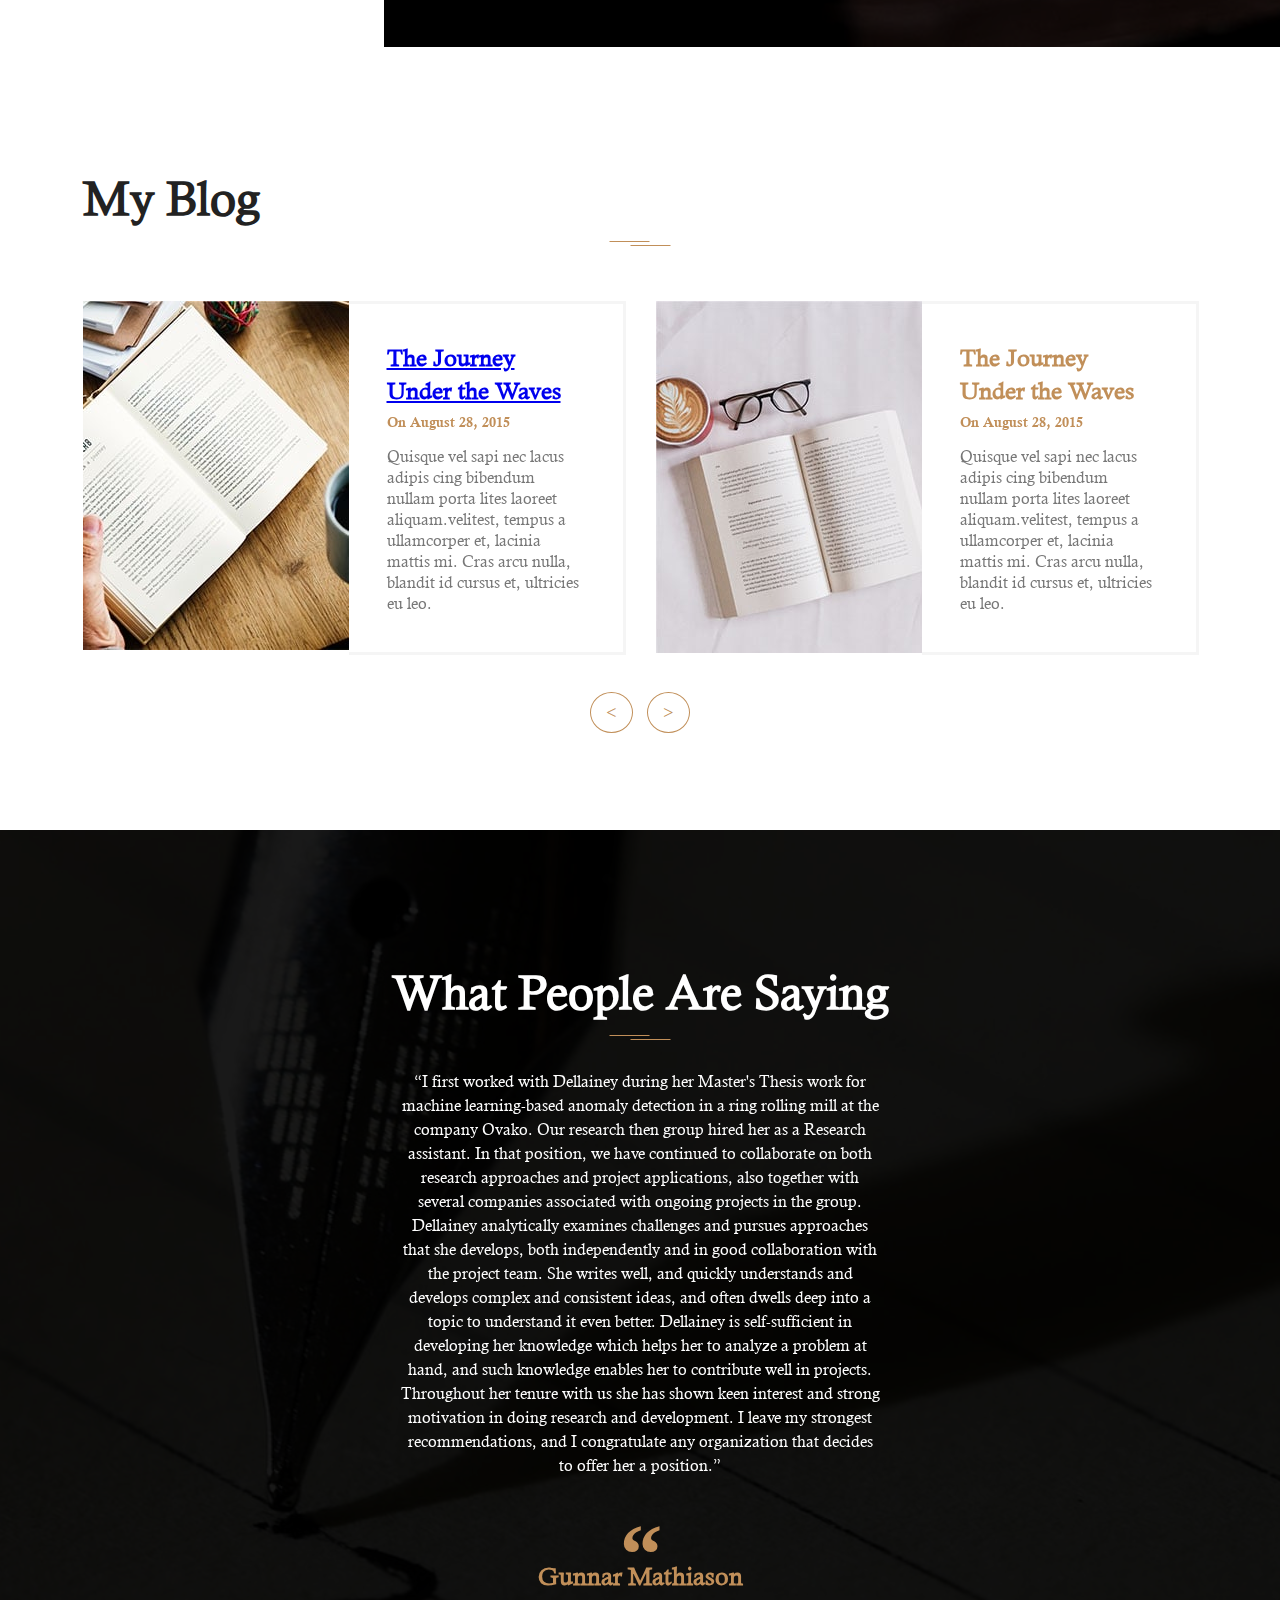
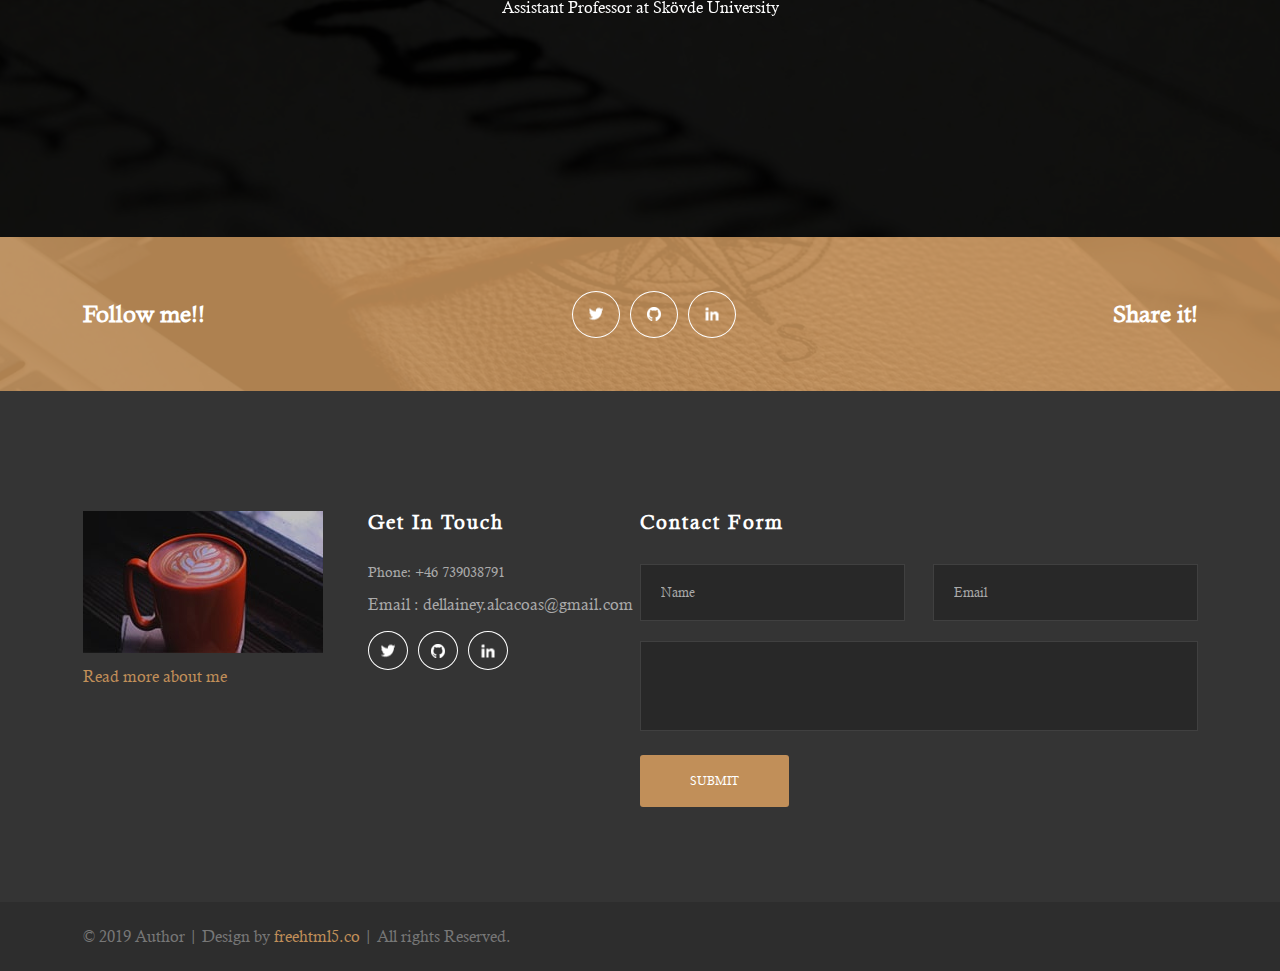
==== commit 403aa1aa: "Initial Commit" ====
--- a/index.html
+++ b/index.html
@@ -19,14 +19,14 @@
 	<!-- Navigation -->
 	<nav class="site-navigation">
 		<div class="site-navigation-inner site-container">
-			<img src="./images/site-logo.png" alt="site logo">
+			<!-- <img src="./images/site-logo.png" alt="site logo">  -->
 			<div class="main-navigation">
 				<ul class="main-navigation__ul">
 					<li><a href="#">Homepage</a></li>
-					<li><a href="#">Page 1</a></li>
-					<li><a href="#">Page 2</a></li>
-					<li><a href="#">Page 3</a></li>
-					<li><a href="#">Page 4</a></li>
+					<li><a href="#">CV</a></li>
+					<li><a href="#">TBD</a></li>
+					<li><a href="#">TBD</a></li>
+					<li><a href="#">TBD</a></li>
 				</ul>
 			</div>
 			<div id="myBtn" class="burger-container" onclick="myFunction(this)">
@@ -48,7 +48,7 @@
 	<section class="fh5co-top-banner">
 		<div class="top-banner__inner site-container">
 			<div class="top-banner__image">
-				<img src="./images/top-banner-author.jpg" alt="author image">
+				<img src="./images/top-banner-ds.jpg" alt="author image">
 			</div>
 			<div class="top-banner__text">
 				<div class="top-banner__text-up">
@@ -101,8 +101,10 @@
 		<div class="about-me-bckg"></div>
 	</section>
 	<!-- About me end -->
-
+    
+    
 	<!-- Books and CD -->
+	<!--
 	<section class="fh5co-books">
 		<div class="site-container">
 			<h2 class="universal-h2 universal-h2-bckg">New Books And CD</h2>
@@ -117,6 +119,7 @@
 					<h4 class="single-book__title">Olivani</h4>
 					<span class="single-book__price">$15.00</span>
 					<!-- star rating -->
+					<!--
 					<div class="rating">
 						<span>&#9734;</span>
 						<span>&#9734;</span>
@@ -125,6 +128,7 @@
 						<span>&#9734;</span>
 					</div>
 					<!-- star rating end -->
+					<!--
 				</div>
 				<div class="single-book">
 					<a href="#" class="single-book__img">
@@ -136,6 +140,7 @@
 					<h4 class="single-book__title">Molleon’s Life</h4>
 					<span class="single-book__price">$22.00</span>
 					<!-- star rating -->
+					<!--
 					<div class="rating">
 						<span>&#9734;</span>
 						<span>&#9734;</span>
@@ -144,6 +149,7 @@
 						<span>&#9734;</span>
 					</div>
 					<!-- star rating end -->
+					<!--
 				</div>
 				<div class="single-book">
 					<a href="#" class="single-book__img">
@@ -171,9 +177,12 @@
 			</div>
 		</div>
 	</section>
-	<!-- Books and CD end -->
+	<!-- Books and CD end --> 	
+
+
 
 	<!-- Counter -->
+	<!--
 	<div class="fh5co-counter counters">
 		<div class="counter-inner site-container">
 			<div class="single-count">
@@ -218,7 +227,7 @@
 						<img src="./images/blog1.jpg" alt="blog image">
 					</div>
 					<div class="single-blog__text">
-						<h4>The Journey Under the Waves</h4>
+						<h4><a href = "blog_content/#">The Journey Under the Waves</a></h4>
 						<span>On August 28, 2015</span>
 						<p>Quisque vel sapi nec lacus adipis cing bibendum nullam porta lites laoreet aliquam.velitest, tempus a ullamcorper et, lacinia mattis mi. Cras arcu nulla, blandit id cursus et, ultricies eu leo.</p>
 					</div>
@@ -254,11 +263,12 @@
 			<div class="about-me-slider">
 				<div>
 					<h2 class="universal-h2 universal-h2-bckg">What People Are Saying</h2>
-					<p>“Pudding croissant cake candy canes fruitcake sweet roll pastry gummies sugar plum. Tart pastry danish soufflé donut bear claw chocolate cake marshmallow chupa chups. Jelly danish gummi bears cake donut powder chocolate cake. Bonbon soufflé lollipop biscuit dragée jelly-o. Wafer pastry pudding tiramisu chocolate bar croissant cake. Pie caramels gummies danish.”</p>
+					<p>“I first worked with Dellainey during her Master's Thesis work for machine learning-based anomaly detection in a ring rolling mill at the company Ovako. Our research then group hired her as a Research assistant. In that position, we have continued to collaborate on both research approaches and project applications, also together with several companies associated with ongoing projects in the group. Dellainey analytically examines challenges and pursues approaches that she develops, both independently and in good collaboration with the project team. She writes well, and quickly understands and develops complex and consistent ideas, and often dwells deep into a topic to understand it even better. Dellainey is self-sufficient in developing her knowledge which helps her to analyze a problem at hand, and such knowledge enables her to contribute well in projects. Throughout her tenure with us she has shown keen interest and strong motivation in doing research and development. I leave my strongest recommendations, and I congratulate any organization that decides to offer her a position.”</p>
 					<img src="./images/quotes.svg" alt="quotes svg">
-					<h4>David Dixon</h4>
-					<p>Reader</p>
-				</div>
+					<h4>Gunnar Mathiason</h4>
+					<p>Assistant Professor at Skövde University</p>
+				</div>
+				<!--
 				<div>
 					<h2 class="universal-h2 universal-h2-bckg">What People Are Saying 2</h2>
 					<p>“Pudding croissant cake candy canes fruitcake sweet roll pastry gummies sugar plum. Tart pastry danish soufflé donut bear claw chocolate cake marshmallow chupa chups. Jelly danish gummi bears cake donut powder chocolate cake. Bonbon soufflé lollipop biscuit dragée jelly-o. Wafer pastry pudding tiramisu chocolate bar croissant cake. Pie caramels gummies danish.”</p>
@@ -266,6 +276,7 @@
 					<h4>David Dixon</h4>
 					<p>Reader</p>
 				</div>
+				-->
 			</div>
 		</div>
 	</section>
@@ -278,9 +289,9 @@
 				<h5>Follow me!!</h5>
 				<div class="social-icons">
 					<a href="#" target="_blank"><img src="./images/social-twitter.png" alt="social icon"></a>
-					<a href="#" target="_blank"><img src="./images/social-pinterest.png" alt="social icon"></a>
-					<a href="#" target="_blank"><img src="./images/social-youtube.png" alt="social icon"></a>
-					<a href="#" target="_blank"><img src="./images/social-twitter.png" alt="social icon"></a>
+					<!--<a href="#" target="_blank"><img src="./images/social-pinterest.png" alt="social icon"></a> -->
+					<a href="https://github.com/Dellainey" target="_blank"><img src="./images/social-github.png" alt="social icon"></a>
+					<a href="https://www.linkedin.com/in/dellainey-alca%C3%A7oas-ds/" target="_blank"><img src="./images/social-linkedin.png" alt="social icon"></a>
 				</div>
 				<h5>Share it!</h5>
 			</div>
@@ -299,19 +310,20 @@
 					</div>
 					<div class="footer-info__right">
 						<h5>Get In Touch</h5>
-						<p class="footer-phone">Phone: +958734902847</p>
-						<p>Email : Jhone@Example.com</p>
+						<p class="footer-phone">Phone: +46 739038791</p>
+						<p>Email : dellainey.alcacoas@gmail.com</p>
 						<div class="social-icons">
 							<a href="#" target="_blank"><img src="./images/social-twitter.png" alt="social icon"></a>
-							<a href="#" target="_blank"><img src="./images/social-pinterest.png" alt="social icon"></a>
-							<a href="#" target="_blank"><img src="./images/social-youtube.png" alt="social icon"></a>
-							<a href="#" target="_blank"><img src="./images/social-twitter.png" alt="social icon"></a>
+							<!--<a href="#" target="_blank"><img src="./images/social-pinterest.png" alt="social icon"></a> -->
+							<a href="https://github.com/Dellainey" target="_blank"><img src="./images/social-github.png" alt="social icon"></a>
+							<a href="https://www.linkedin.com/in/dellainey-alca%C3%A7oas-ds/" target="_blank"><img src="./images/social-linkedin.png" alt="social icon"></a>
 						</div>
 					</div>
 				</div>
 				<div class="footer-contact-form">
 					<h5>Contact Form</h5>
-					<form class="contact-form">
+					<script language="JavaScript" src="js/gen_validatorv31.js" type="text/javascript"></script>
+					<form class="contact-form" method="POST" name="contactform" action="contact-form-handler.php">
 						<div class="contact-form__input">
 							<input type="text" name="name" placeholder="Name">
 							<input type="email" name="email" placeholder="Email">
@@ -319,12 +331,22 @@
 						<textarea></textarea>
 						<input type="submit" name="submit" value="Submit" class="submit-button">
 					</form>
+					<script language="JavaScript">
+                    // Code for validating the form
+                    // Visit http://www.javascript-coder.com/html-form/javascript-form-validation.phtml
+                    // for details
+                    var frmvalidator  = new Validator("contactform");
+                    frmvalidator.addValidation("name","req","Please provide your name"); 
+                    frmvalidator.addValidation("email","req","Please provide your email"); 
+                    frmvalidator.addValidation("email","email","Please enter a valid email address"); 
+                    </script>
 				</div>
 			</div>
 		</div>
 		<div class="footer-bottom">
 			<div class="site-container footer-bottom-inner">
 				<p>© 2019 Author | Design by <a href="https://freehtml5.co/" target="_blank">freehtml5.co</a> | All rights Reserved.</p>
+				<!--
 				<div class="footer-bottom__img">
 					<img src="./images/footer-mastercard.png" alt="footer image">
 					<img src="./images/footer-paypal.png" alt="footer image">
@@ -332,6 +354,7 @@
 					<img src="./images/footer-fedex.png" alt="footer image">
 					<img src="./images/footer-dhl.png" alt="footer image">
 				</div>
+				-->
 			</div>
 		</div>
 	</footer>
--- a/css/style.css
+++ b/css/style.css
@@ -33,8 +33,9 @@
 
 .universal-h2 {
   font-size: 48px;
-  text-align: center;
-  color: #222; }
+  /* text-align: center; */
+  color: #222;
+  }
   @media (max-width: 1250px) {
     .universal-h2 {
       font-size: 38px; } }
@@ -127,7 +128,7 @@
   position: relative;
   display: flex;
   align-items: flex-end;
-  background-image: url("../images/top-banner-bckg.jpg");
+  background-image: url("../images/top-banner-background.jpg");
   background-position: center;
   background-size: cover; }
   .fh5co-top-banner::after {
@@ -330,8 +331,10 @@
     .portfolio-wrapper .portfolio__name span {
       font-size: 90px;
       line-height: 75px;
+      text-align: center;
       color: #c18f59;
-      font-family: "Calisto-MT-Bold"; }
+      font-family: "Calisto-MT-Bold";
+      }
       @media (max-width: 992px) {
         .portfolio-wrapper .portfolio__name span {
           font-size: 65px;
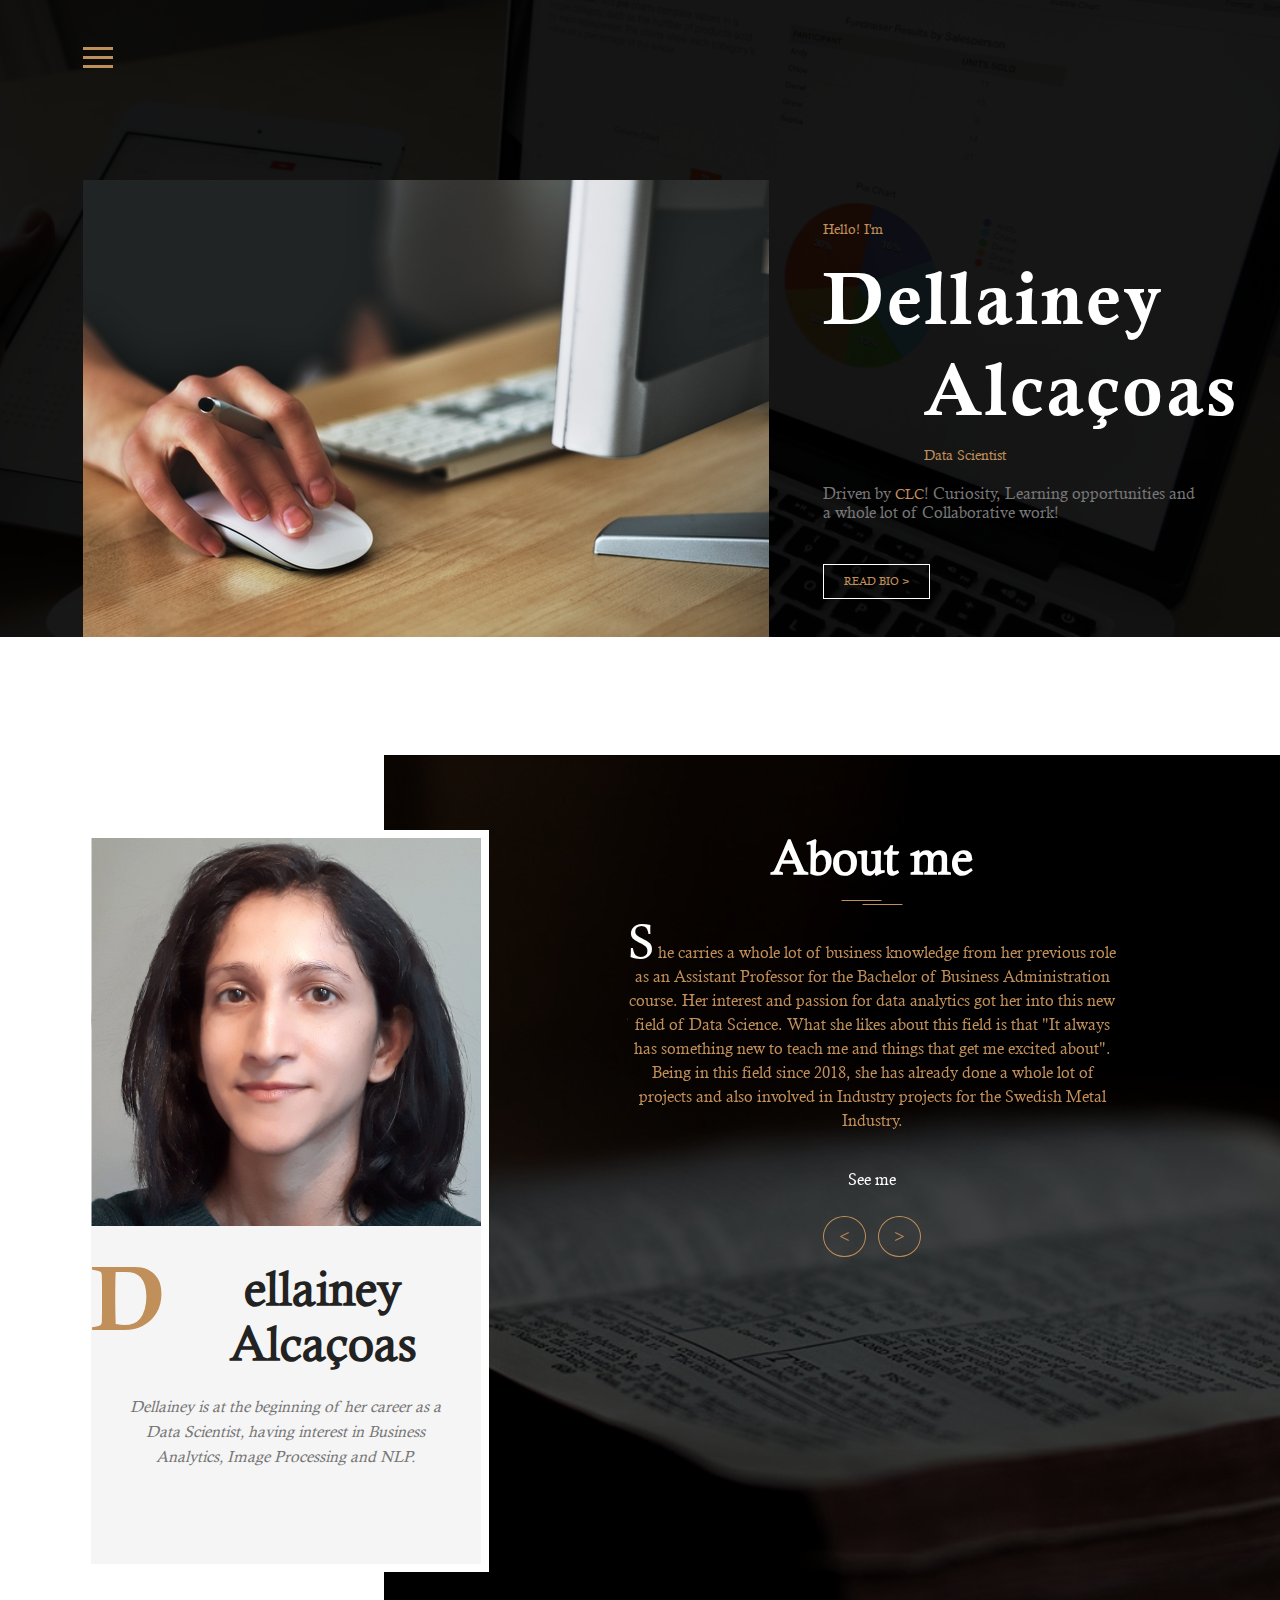
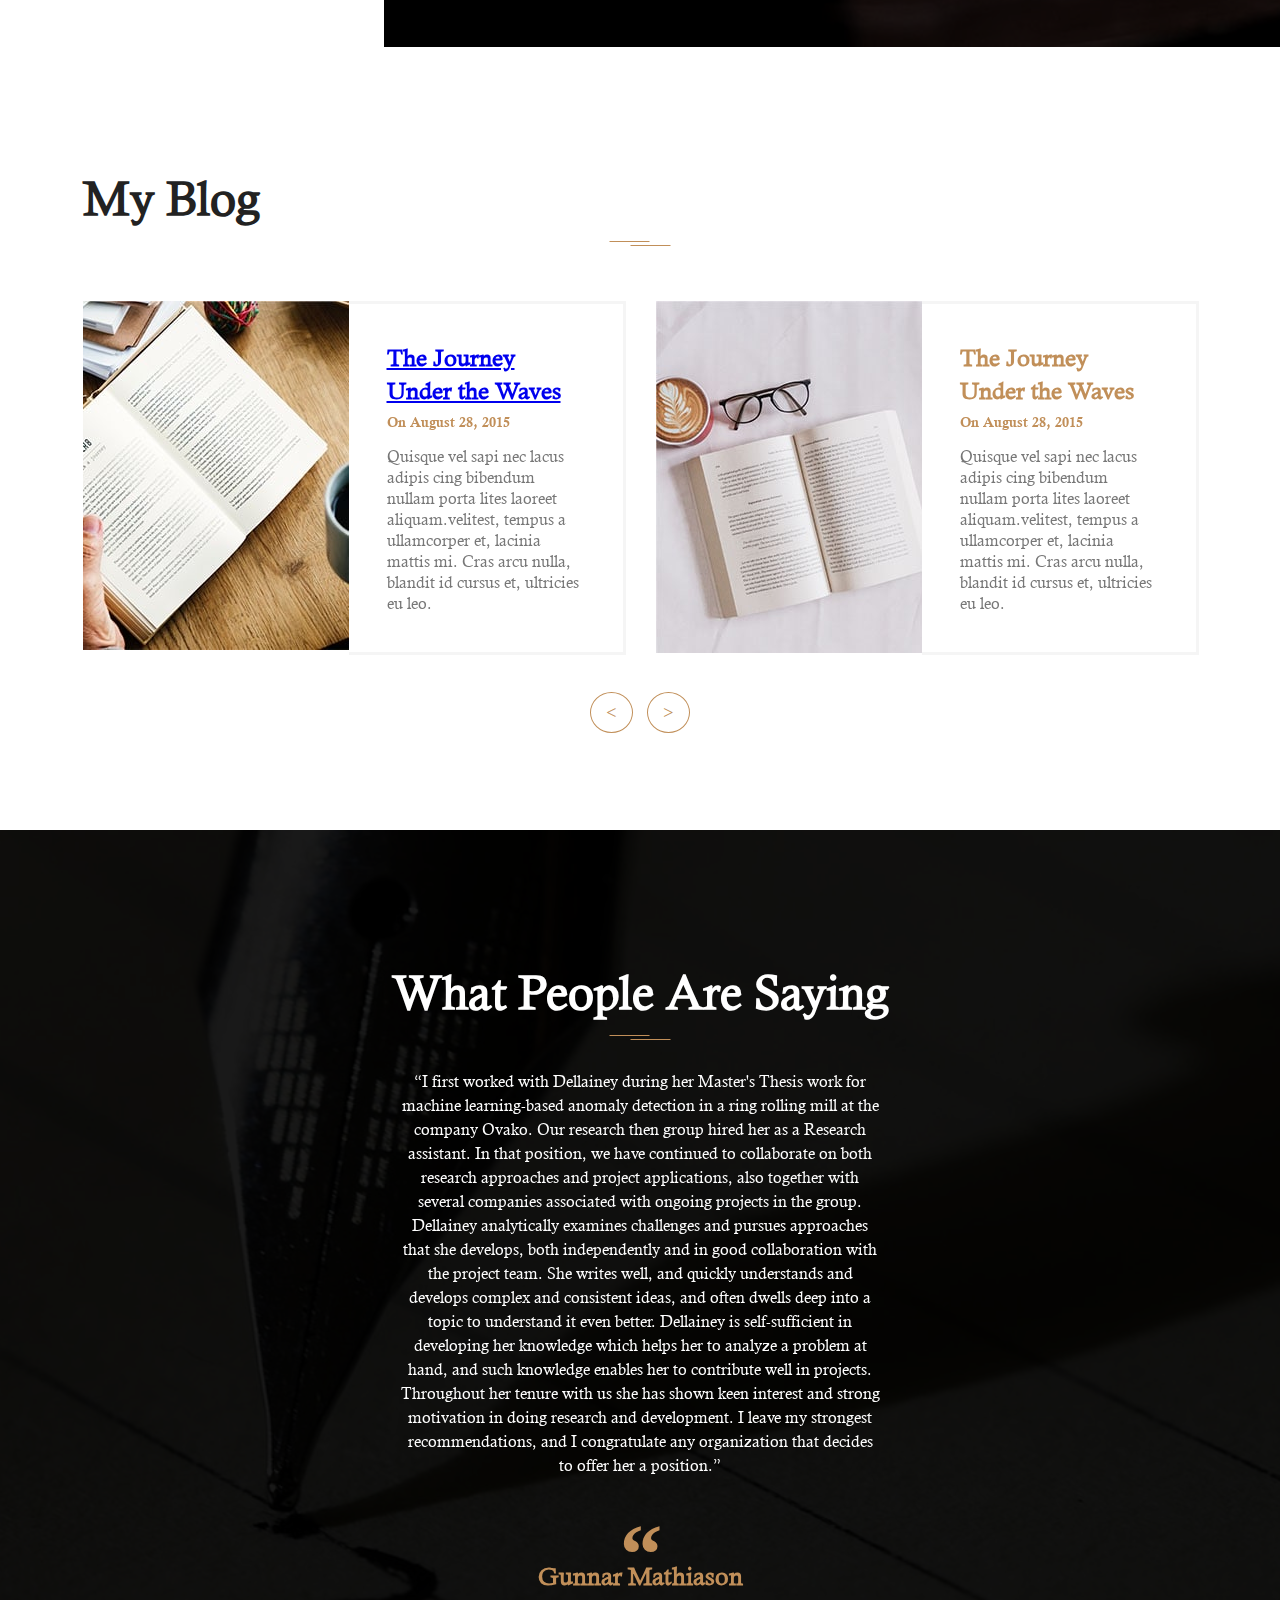
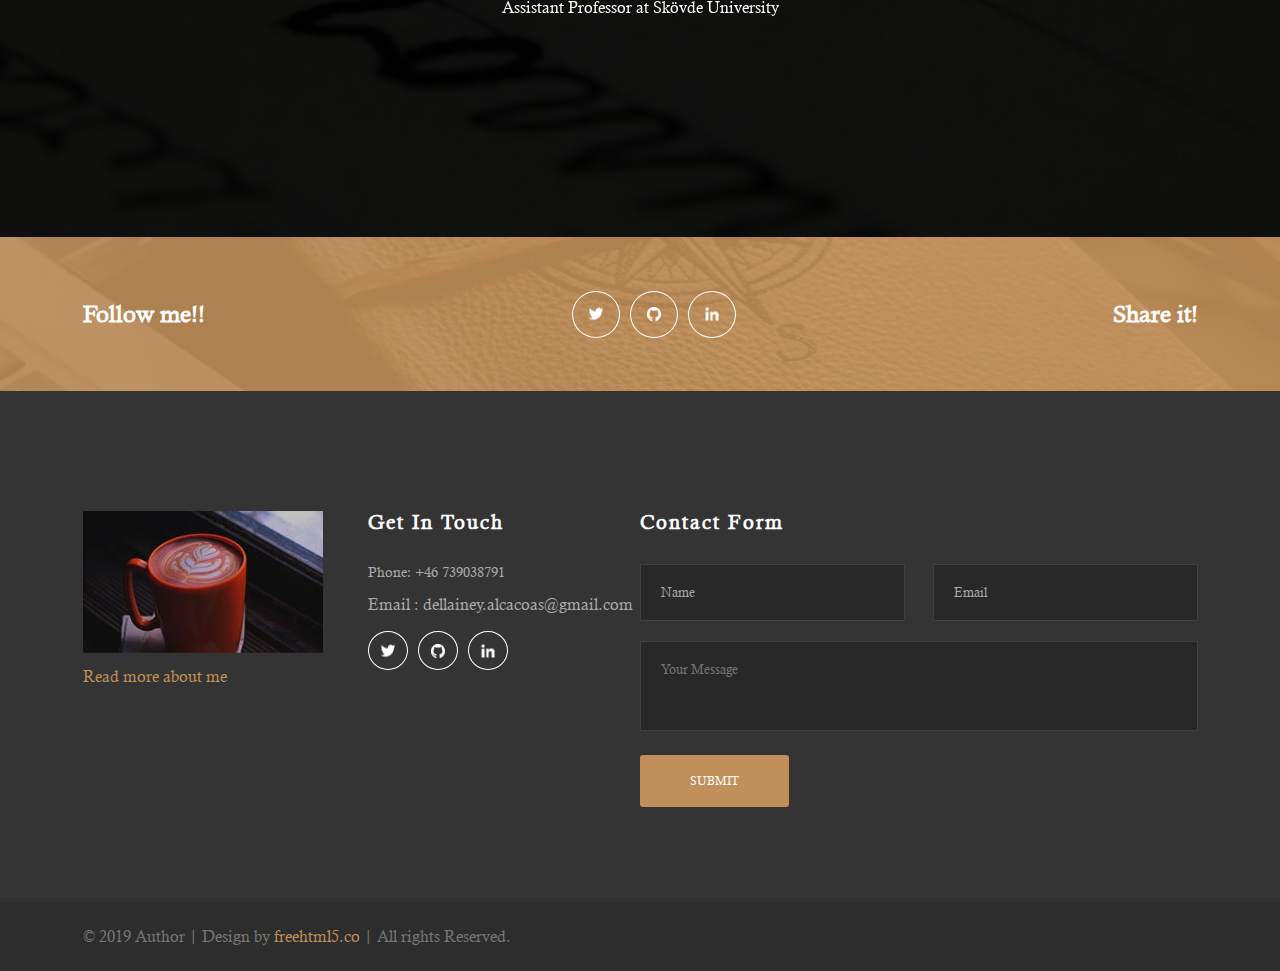
==== commit 0f73c241: "Initial Commit" ====
--- a/index.html
+++ b/index.html
@@ -328,7 +328,7 @@
 							<input type="text" name="name" placeholder="Name">
 							<input type="email" name="email" placeholder="Email">
 						</div>
-						<textarea></textarea>
+						<textarea name="message" placeholder="Your Message"></textarea>
 						<input type="submit" name="submit" value="Submit" class="submit-button">
 					</form>
 					<script language="JavaScript">
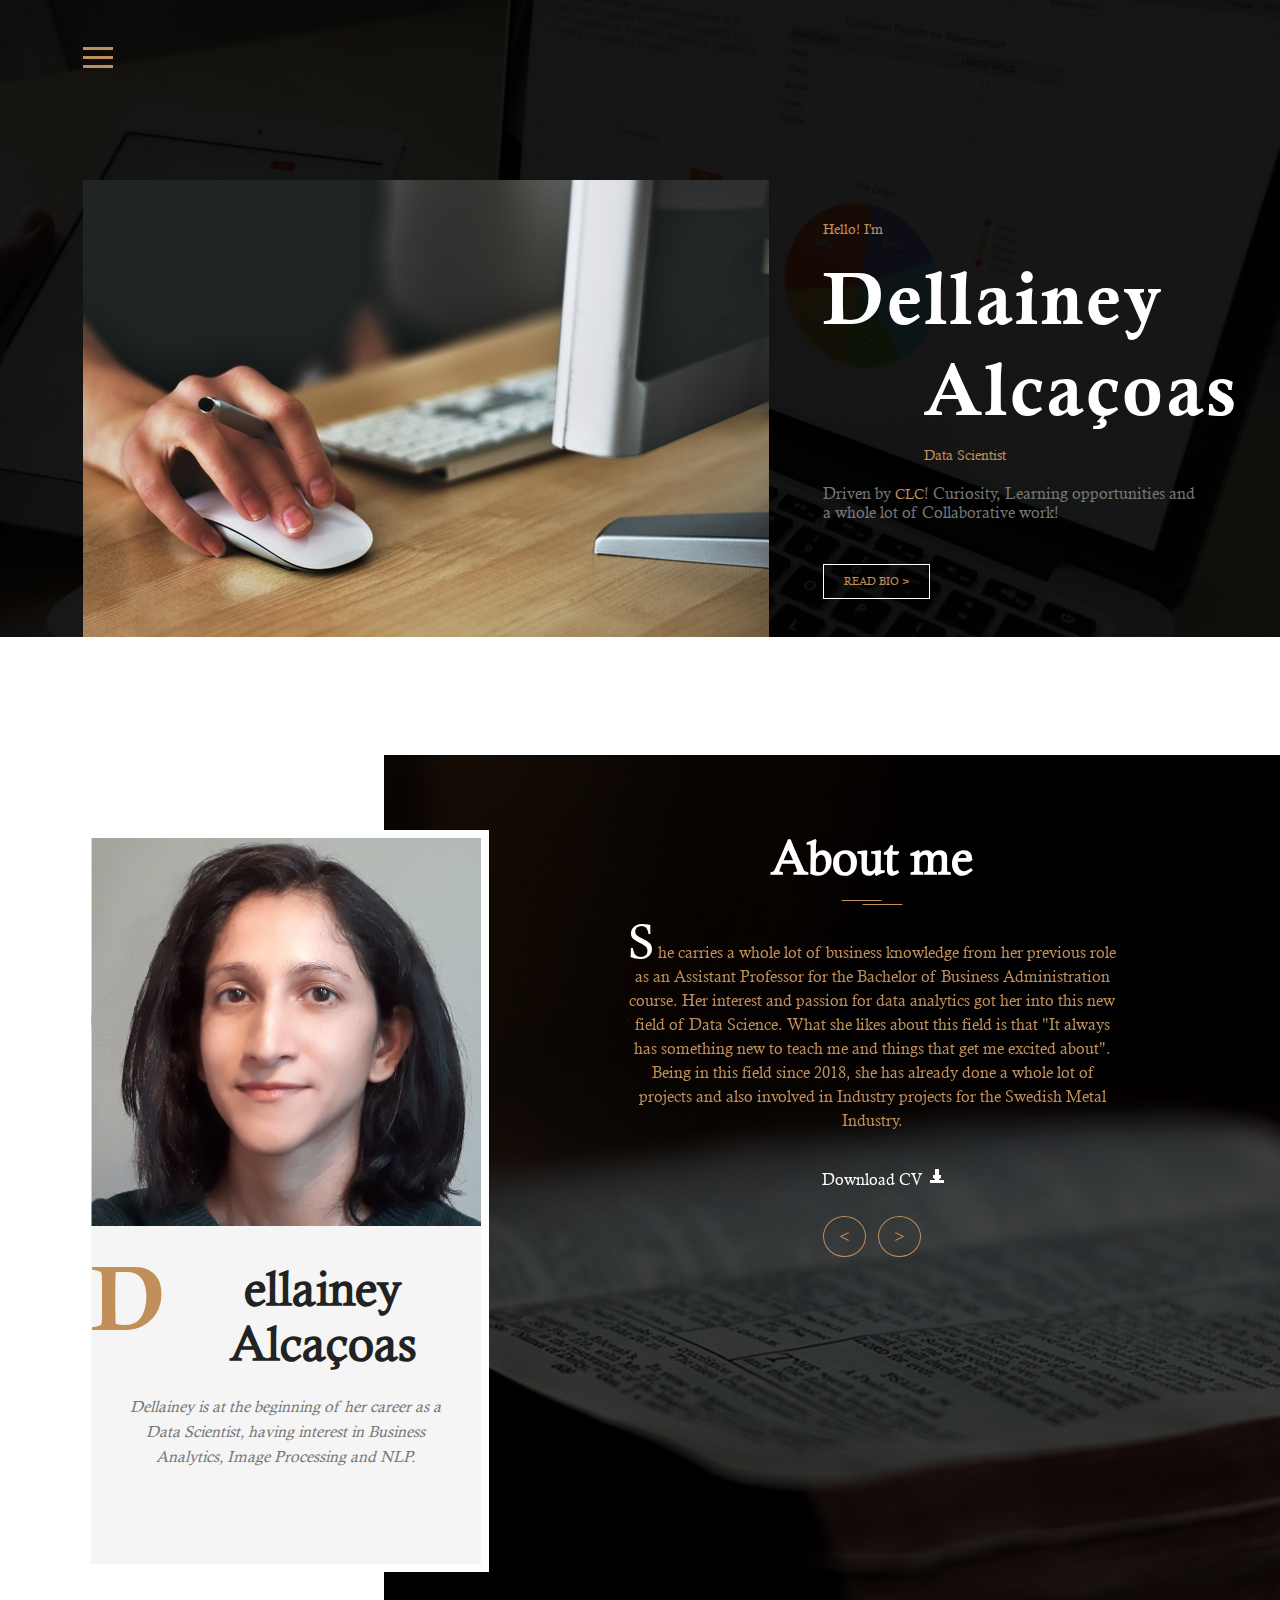
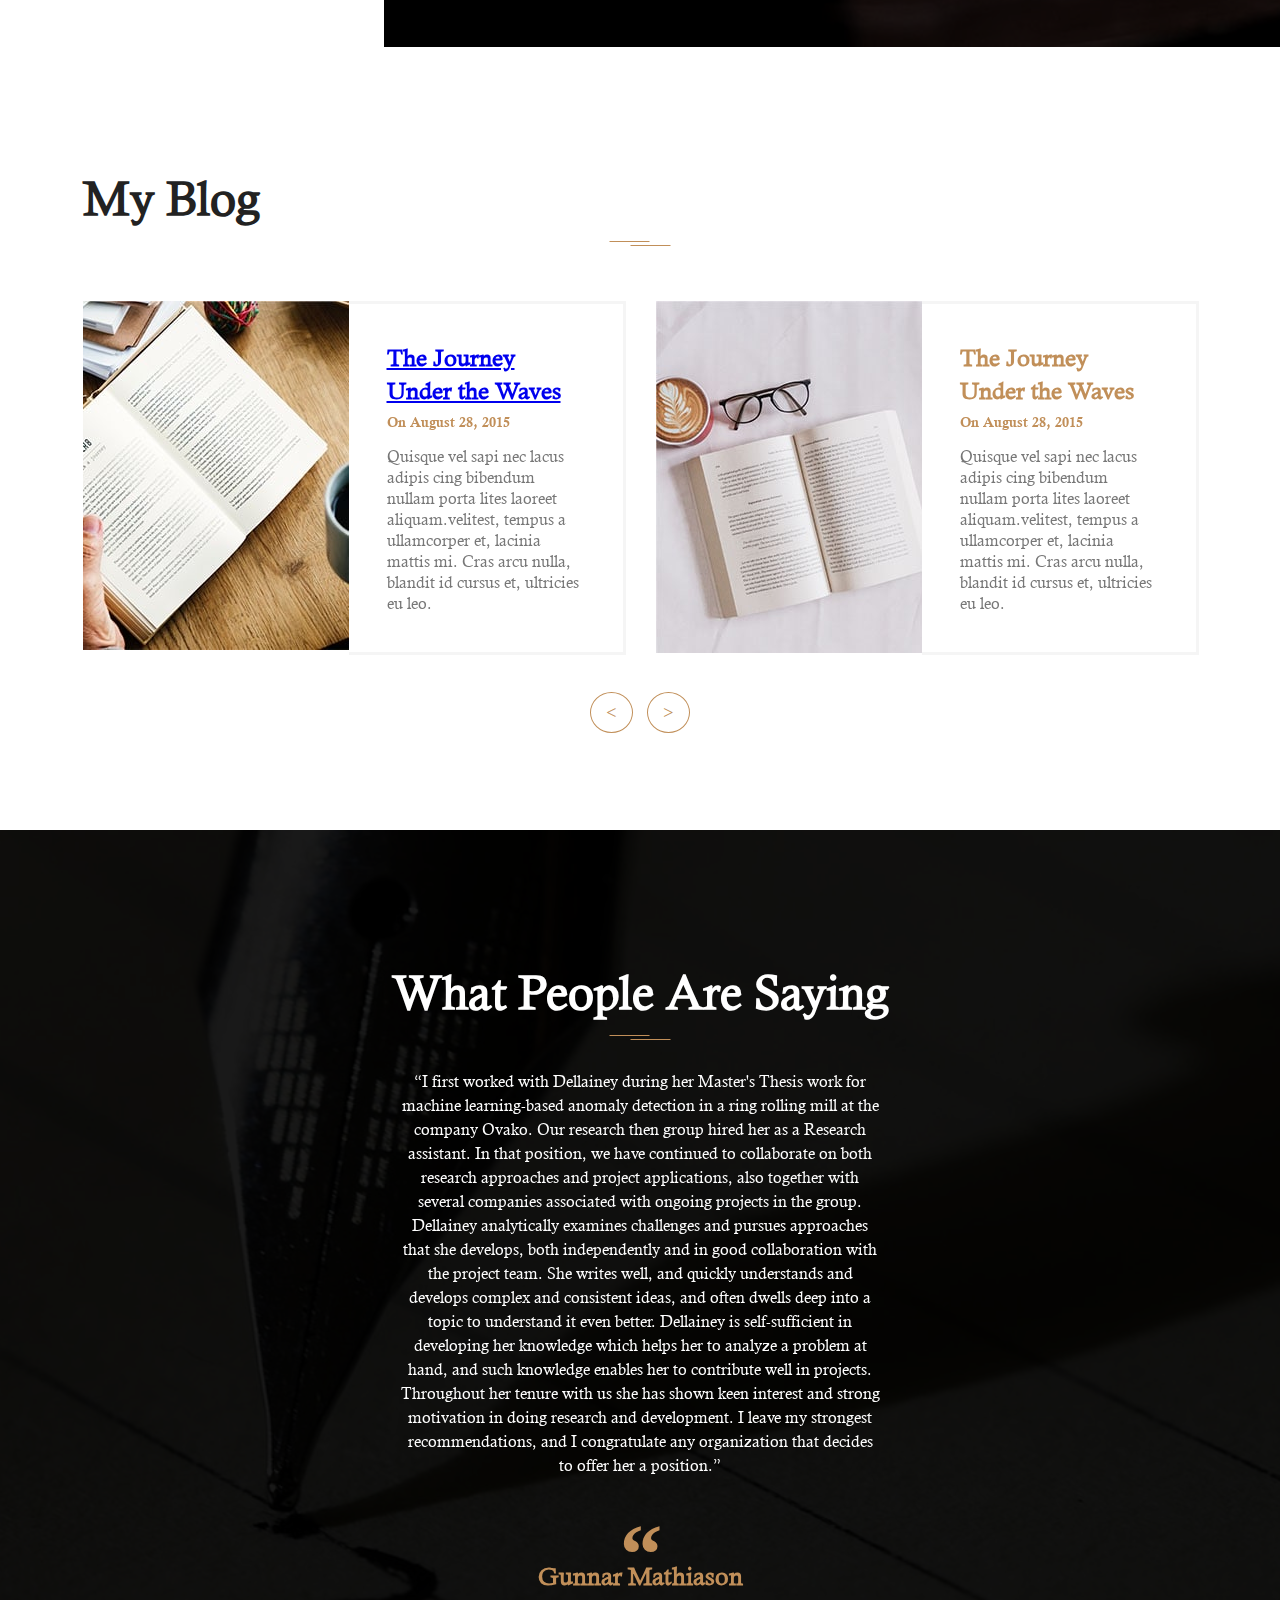
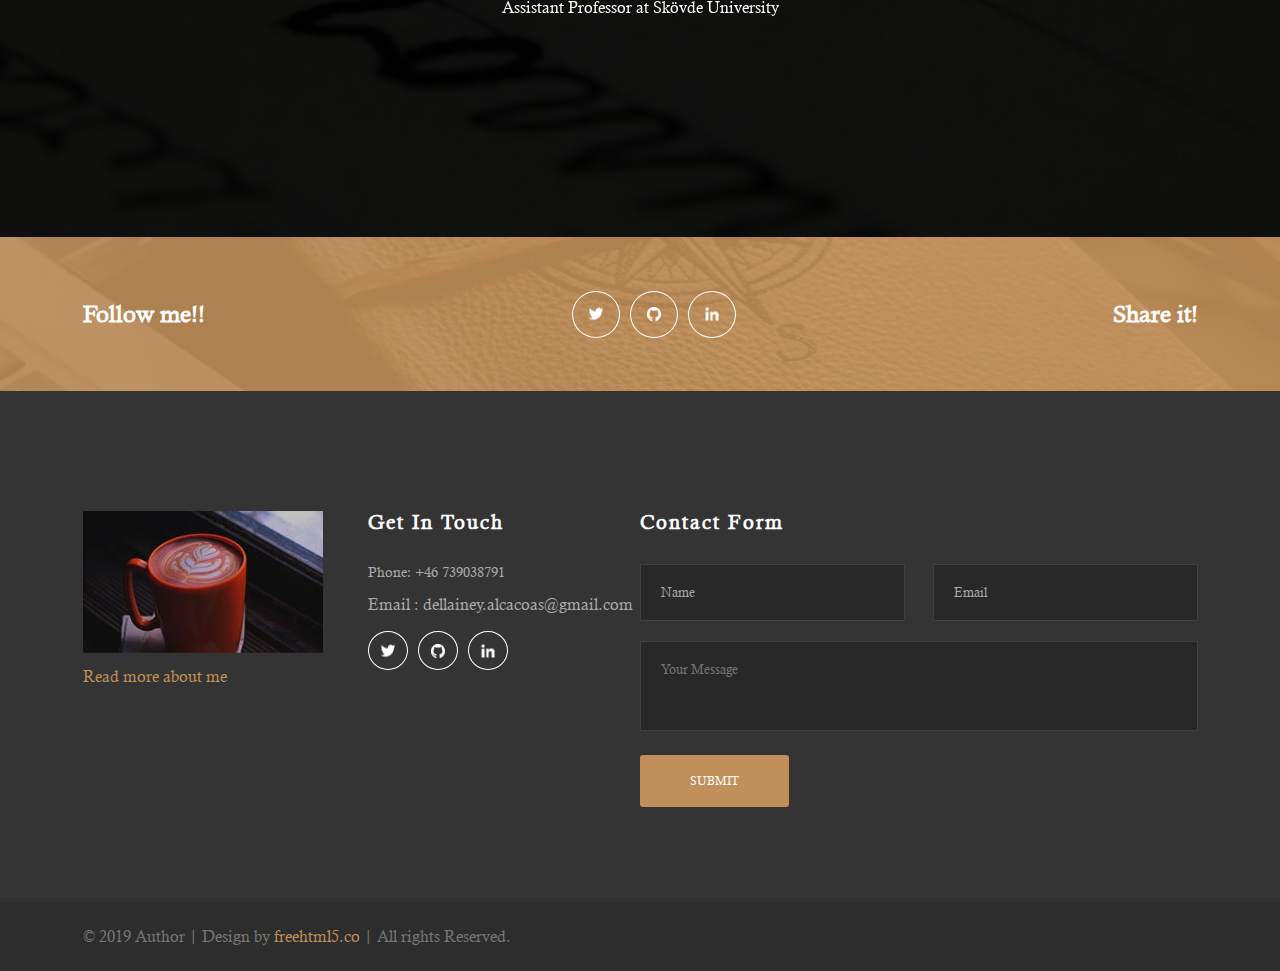
==== commit 581f06aa: "Initial Commit" ====
--- a/index.html
+++ b/index.html
@@ -87,7 +87,12 @@
 						<h2 class="universal-h2 universal-h2-bckg">About me</h2>
 						<p><span>S</span> he carries a whole lot of business knowledge from her previous role as an Assistant Professor for the Bachelor of Business Administration course. Her interest and passion for data analytics got her into this new field of Data Science. What she likes about this field is that "It always has something new to teach me and things that get me excited about". Being in this field since 2018, she has already done a whole lot of projects and also involved in Industry projects for the Swedish Metal Industry. </p>
 						<!--<h4>Author</h4> -->
-						<p class="p-white">See me</p>
+						<!--<p class="p-white"><a href='blog_content/resume.pdf' download><img src="/images/download.png"></a></p> -->
+						<div class="download-icons">
+						<span><p class="p-white">Download CV </span><a href='Resume.pdf' download><img src="download_1.png"></a></p>
+						
+						<!--<a href='Resume.pdf' download><img src="download_1.png"></a>-->
+						</div>
 					</div>
 					<div class="about-me-single-slide">
 						<h2 class="universal-h2 universal-h2-bckg">Me as a Person</h2>
@@ -323,7 +328,7 @@
 				<div class="footer-contact-form">
 					<h5>Contact Form</h5>
 					<script language="JavaScript" src="js/gen_validatorv31.js" type="text/javascript"></script>
-					<form class="contact-form" method="POST" name="contactform" action="contact-form-handler.php">
+					<form class="contact-form" method="POST" name="contactform" action="mailto:dellainey.alcacoas@gmail.com">
 						<div class="contact-form__input">
 							<input type="text" name="name" placeholder="Name">
 							<input type="email" name="email" placeholder="Email">
--- a/css/style.css
+++ b/css/style.css
@@ -716,6 +716,15 @@
     .social {
       flex-direction: column; } }
 
+.download-icons a {
+  position: fixed;
+  padding: 1px 8px;
+  margin-right: 14px;
+  transition: 0.3s ease; }
+  .download-icons a:hover {
+    background-color: #777;
+    border-color: transparent; }
+    
 .social-icons a {
   position: relative;
   border: 1px solid white;
